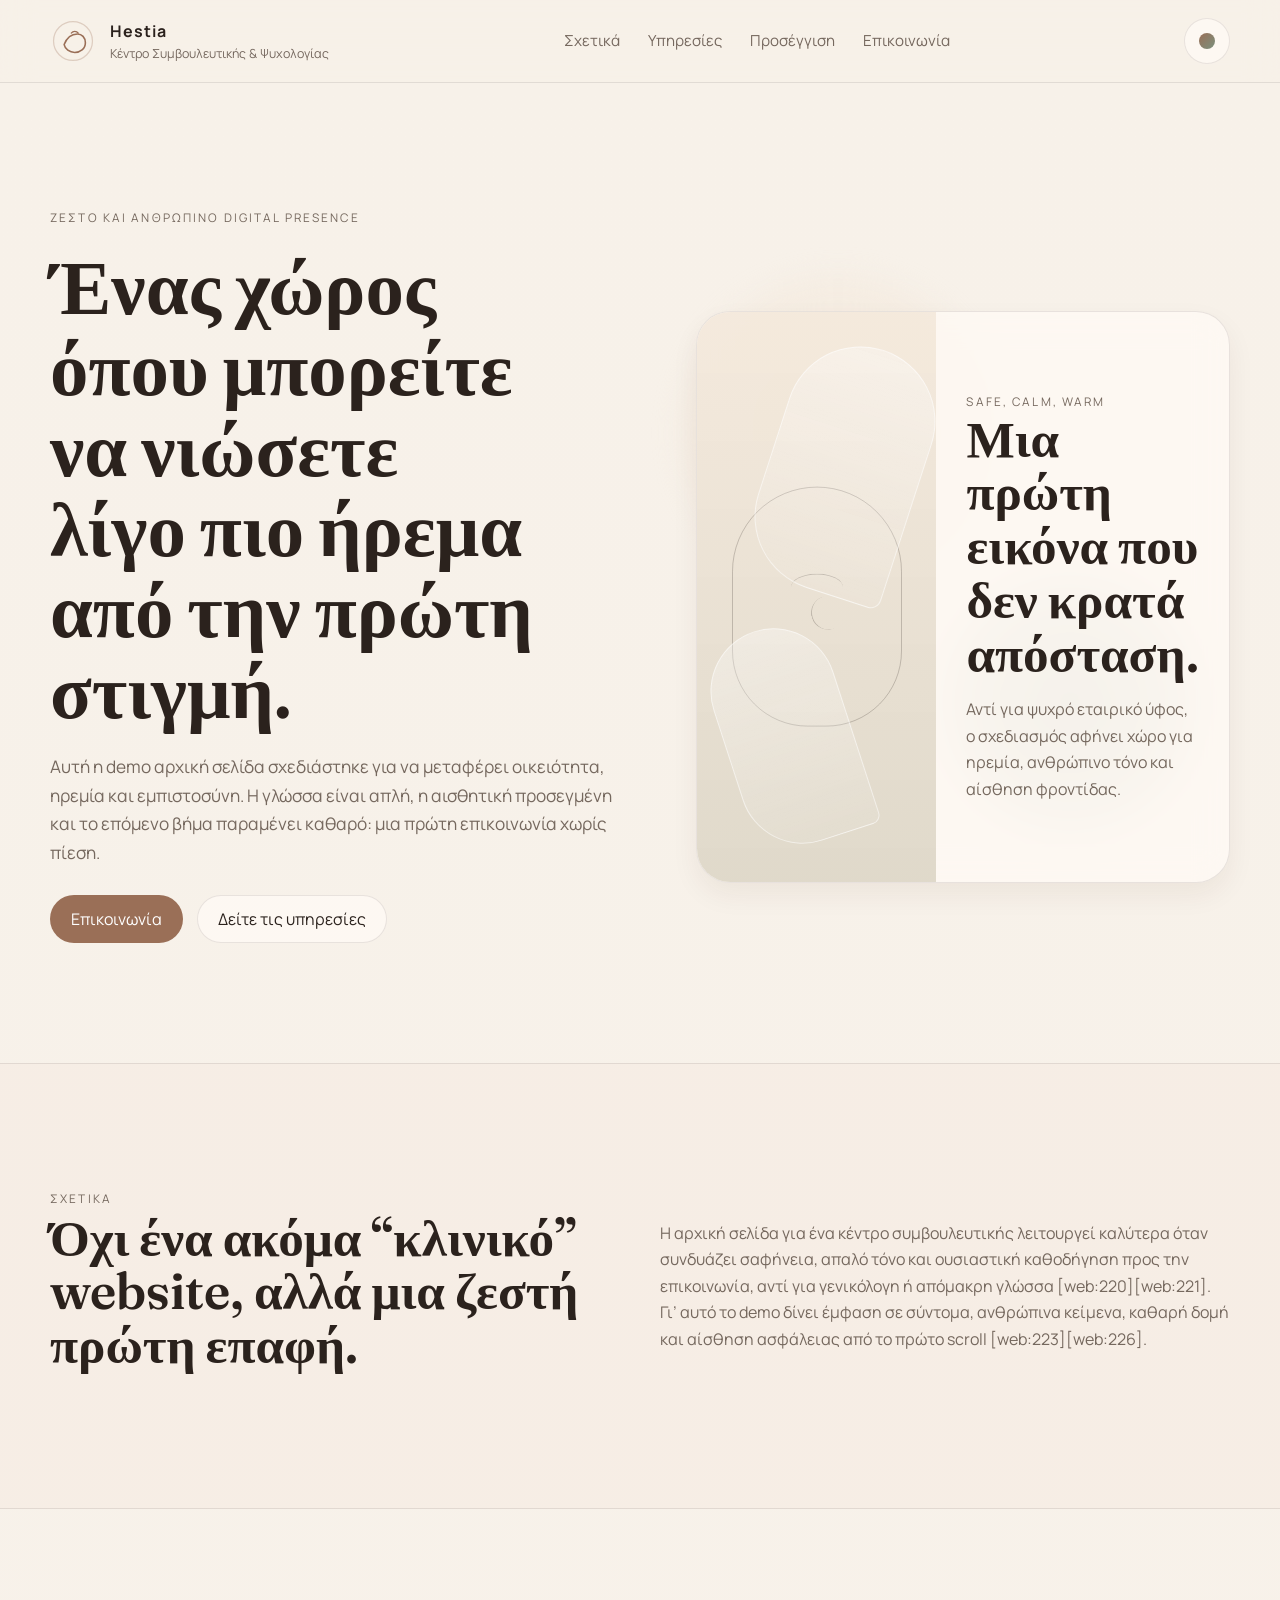
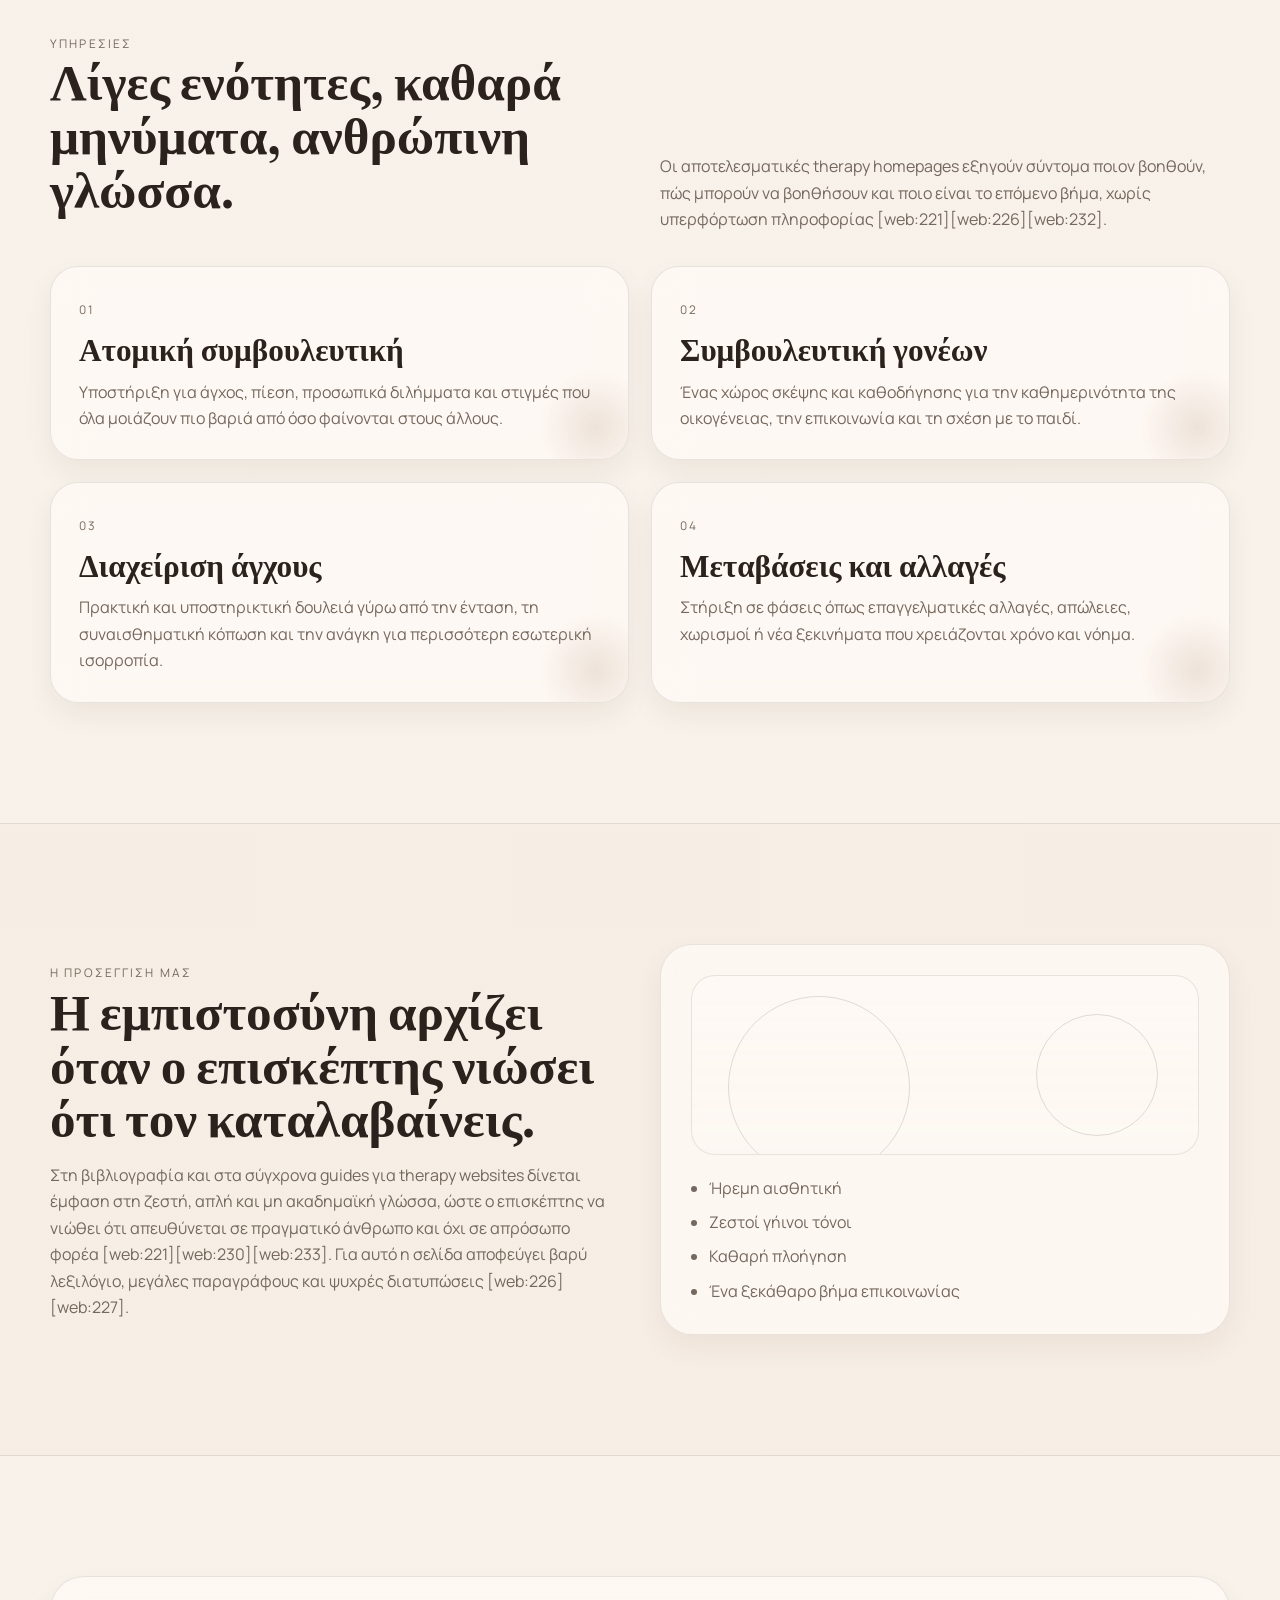
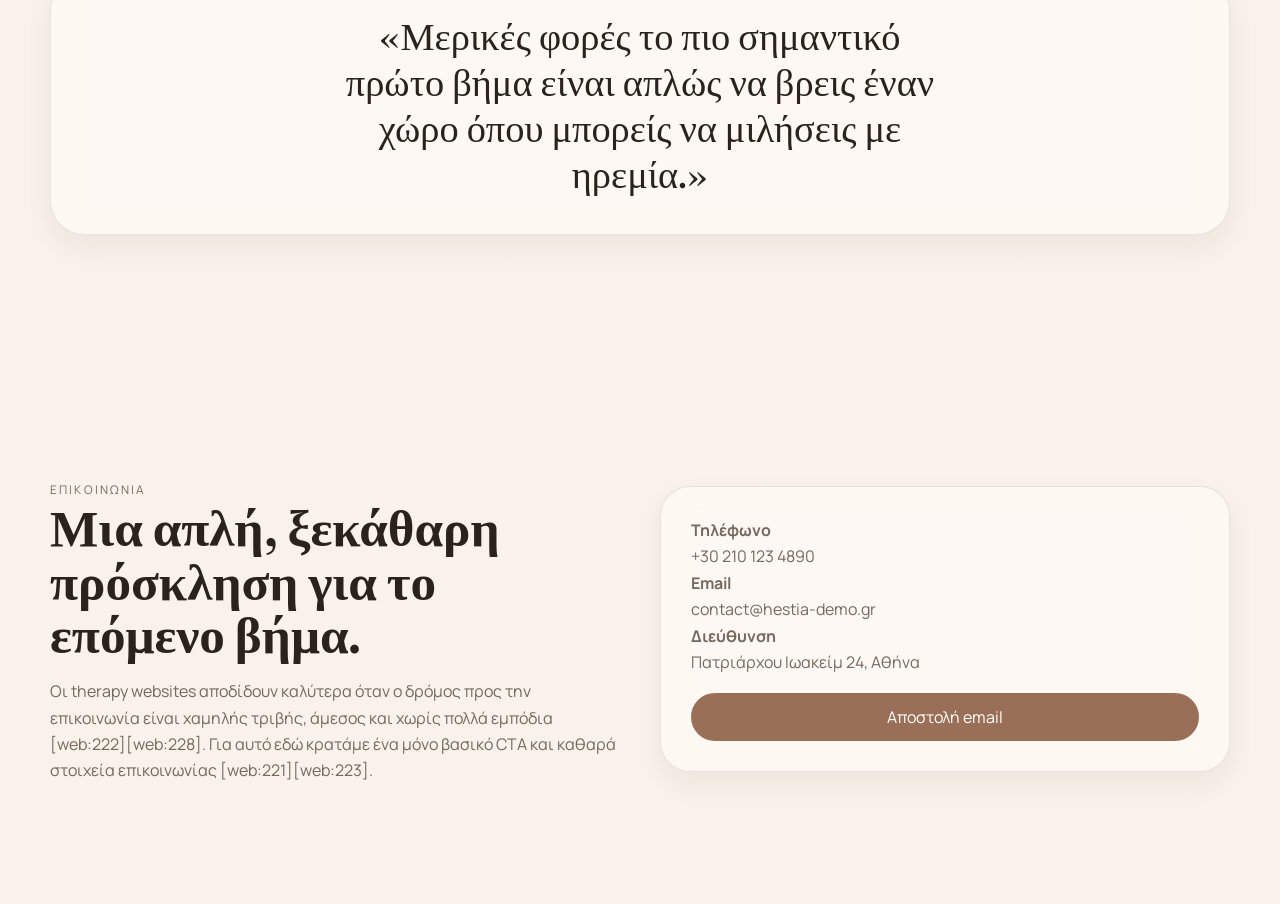
==== index.html @ 9607d393 "Add files via upload" ====
<!DOCTYPE html>
<html lang="el" data-theme="light">
<head>
  <meta charset="UTF-8" />
  <meta name="viewport" content="width=device-width, initial-scale=1.0" />
  <title>Hestia | Κέντρο Συμβουλευτικής & Ψυχολογίας</title>
  <meta name="description" content="Ζεστή και ανθρώπινη demo αρχική σελίδα για κέντρο συμβουλευτικής και ψυχολογίας." />
  <link rel="preconnect" href="https://fonts.googleapis.com">
  <link rel="preconnect" href="https://fonts.gstatic.com" crossorigin>
  <link href="https://fonts.googleapis.com/css2?family=Fraunces:opsz,wght@9..144,500;9..144,600&family=Manrope:wght@400;500;600;700&display=swap" rel="stylesheet">
  <link rel="stylesheet" href="style.css" />
</head>
<body>
  <a class="skip-link" href="#main-content">Μετάβαση στο περιεχόμενο</a>

  <header class="site-header">
    <div class="container nav-bar">
      <a href="#hero" class="brand" aria-label="Hestia αρχική">
        <svg class="brand-logo" viewBox="0 0 52 52" fill="none" aria-hidden="true">
          <circle cx="26" cy="26" r="22" stroke="currentColor" stroke-width="1.4" opacity="0.28"></circle>
          <path d="M16 30C19 22 25 18 31 18C36 18 40 22 40 28C40 35 34 39 28 39C22 39 17 35 16 30Z" stroke="currentColor" stroke-width="1.8" stroke-linecap="round" stroke-linejoin="round"></path>
          <path d="M24 17C24 17 25.5 15 28 15C30.5 15 32 17 32 17" stroke="currentColor" stroke-width="1.4" stroke-linecap="round"></path>
        </svg>
        <span>
          <strong>Hestia</strong>
          <small>Κέντρο Συμβουλευτικής & Ψυχολογίας</small>
        </span>
      </a>

      <nav class="main-nav" aria-label="Κύρια πλοήγηση">
        <a href="#about">Σχετικά</a>
        <a href="#services">Υπηρεσίες</a>
        <a href="#approach">Προσέγγιση</a>
        <a href="#contact">Επικοινωνία</a>
      </nav>

      <button class="theme-toggle" data-theme-toggle aria-label="Αλλαγή θέματος">
        <span class="theme-core"></span>
      </button>
    </div>
  </header>

  <main id="main-content">
    <section id="hero" class="hero section">
      <div class="container hero-grid">
        <div class="hero-copy reveal">
          <p class="eyebrow">Ζεστό και ανθρώπινο digital presence</p>
          <h1>Ένας χώρος όπου μπορείτε να νιώσετε λίγο πιο ήρεμα από την πρώτη στιγμή.</h1>
          <p class="lead">Αυτή η demo αρχική σελίδα σχεδιάστηκε για να μεταφέρει οικειότητα, ηρεμία και εμπιστοσύνη. Η γλώσσα είναι απλή, η αισθητική προσεγμένη και το επόμενο βήμα παραμένει καθαρό: μια πρώτη επικοινωνία χωρίς πίεση.</p>
          <div class="hero-actions">
            <a class="button button-primary" href="#contact">Επικοινωνία</a>
            <a class="button button-secondary" href="#services">Δείτε τις υπηρεσίες</a>
          </div>
        </div>

        <div class="hero-visual reveal" aria-hidden="true">
          <div class="warm-glow glow-a"></div>
          <div class="warm-glow glow-b"></div>
          <div class="portrait-card glass-card floating-card">
            <div class="portrait-illustration">
              <div class="face-outline"></div>
              <div class="leaf leaf-left"></div>
              <div class="leaf leaf-right"></div>
            </div>
            <div class="portrait-copy">
              <span class="mini-label">Safe, calm, warm</span>
              <h2>Μια πρώτη εικόνα που δεν κρατά απόσταση.</h2>
              <p>Αντί για ψυχρό εταιρικό ύφος, ο σχεδιασμός αφήνει χώρο για ηρεμία, ανθρώπινο τόνο και αίσθηση φροντίδας.</p>
            </div>
          </div>
        </div>
      </div>
    </section>

    <section id="about" class="section section-soft">
      <div class="container split-grid">
        <div class="reveal">
          <p class="section-kicker">Σχετικά</p>
          <h2>Όχι ένα ακόμα “κλινικό” website, αλλά μια ζεστή πρώτη επαφή.</h2>
        </div>
        <div class="reveal delay-1">
          <p>Η αρχική σελίδα για ένα κέντρο συμβουλευτικής λειτουργεί καλύτερα όταν συνδυάζει σαφήνεια, απαλό τόνο και ουσιαστική καθοδήγηση προς την επικοινωνία, αντί για γενικόλογη ή απόμακρη γλώσσα [web:220][web:221]. Γι’ αυτό το demo δίνει έμφαση σε σύντομα, ανθρώπινα κείμενα, καθαρή δομή και αίσθηση ασφάλειας από το πρώτο scroll [web:223][web:226].</p>
        </div>
      </div>
    </section>

    <section id="services" class="section">
      <div class="container">
        <div class="section-head reveal">
          <div>
            <p class="section-kicker">Υπηρεσίες</p>
            <h2>Λίγες ενότητες, καθαρά μηνύματα, ανθρώπινη γλώσσα.</h2>
          </div>
          <p>Οι αποτελεσματικές therapy homepages εξηγούν σύντομα ποιον βοηθούν, πώς μπορούν να βοηθήσουν και ποιο είναι το επόμενο βήμα, χωρίς υπερφόρτωση πληροφορίας [web:221][web:226][web:232].</p>
        </div>

        <div class="services-grid">
          <article class="service-card reveal">
            <span class="service-no">01</span>
            <h3>Ατομική συμβουλευτική</h3>
            <p>Υποστήριξη για άγχος, πίεση, προσωπικά διλήμματα και στιγμές που όλα μοιάζουν πιο βαριά από όσο φαίνονται στους άλλους.</p>
          </article>
          <article class="service-card reveal delay-1">
            <span class="service-no">02</span>
            <h3>Συμβουλευτική γονέων</h3>
            <p>Ένας χώρος σκέψης και καθοδήγησης για την καθημερινότητα της οικογένειας, την επικοινωνία και τη σχέση με το παιδί.</p>
          </article>
          <article class="service-card reveal delay-2">
            <span class="service-no">03</span>
            <h3>Διαχείριση άγχους</h3>
            <p>Πρακτική και υποστηρικτική δουλειά γύρω από την ένταση, τη συναισθηματική κόπωση και την ανάγκη για περισσότερη εσωτερική ισορροπία.</p>
          </article>
          <article class="service-card reveal delay-3">
            <span class="service-no">04</span>
            <h3>Μεταβάσεις και αλλαγές</h3>
            <p>Στήριξη σε φάσεις όπως επαγγελματικές αλλαγές, απώλειες, χωρισμοί ή νέα ξεκινήματα που χρειάζονται χρόνο και νόημα.</p>
          </article>
        </div>
      </div>
    </section>

    <section id="approach" class="section section-soft">
      <div class="container approach-grid">
        <div class="approach-copy reveal">
          <p class="section-kicker">Η προσέγγισή μας</p>
          <h2>Η εμπιστοσύνη αρχίζει όταν ο επισκέπτης νιώσει ότι τον καταλαβαίνεις.</h2>
          <p>Στη βιβλιογραφία και στα σύγχρονα guides για therapy websites δίνεται έμφαση στη ζεστή, απλή και μη ακαδημαϊκή γλώσσα, ώστε ο επισκέπτης να νιώθει ότι απευθύνεται σε πραγματικό άνθρωπο και όχι σε απρόσωπο φορέα [web:221][web:230][web:233]. Για αυτό η σελίδα αποφεύγει βαρύ λεξιλόγιο, μεγάλες παραγράφους και ψυχρές διατυπώσεις [web:226][web:227].</p>
        </div>
        <div class="approach-visual reveal delay-1" aria-hidden="true">
          <div class="approach-card glass-card">
            <div class="line-figure"></div>
            <ul>
              <li>Ήρεμη αισθητική</li>
              <li>Ζεστοί γήινοι τόνοι</li>
              <li>Καθαρή πλοήγηση</li>
              <li>Ένα ξεκάθαρο βήμα επικοινωνίας</li>
            </ul>
          </div>
        </div>
      </div>
    </section>

    <section class="section quote-section">
      <div class="container">
        <div class="quote-panel reveal">
          <p>«Μερικές φορές το πιο σημαντικό πρώτο βήμα είναι απλώς να βρεις έναν χώρο όπου μπορείς να μιλήσεις με ηρεμία.»</p>
        </div>
      </div>
    </section>

    <section id="contact" class="section contact-section">
      <div class="container contact-grid">
        <div class="reveal">
          <p class="section-kicker">Επικοινωνία</p>
          <h2>Μια απλή, ξεκάθαρη πρόσκληση για το επόμενο βήμα.</h2>
          <p>Οι therapy websites αποδίδουν καλύτερα όταν ο δρόμος προς την επικοινωνία είναι χαμηλής τριβής, άμεσος και χωρίς πολλά εμπόδια [web:222][web:228]. Για αυτό εδώ κρατάμε ένα μόνο βασικό CTA και καθαρά στοιχεία επικοινωνίας [web:221][web:223].</p>
        </div>
        <div class="contact-card glass-card reveal delay-1">
          <p><strong>Τηλέφωνο</strong><br><a href="tel:+302101234890">+30 210 123 4890</a></p>
          <p><strong>Email</strong><br><a href="mailto:contact@hestia-demo.gr">contact@hestia-demo.gr</a></p>
          <p><strong>Διεύθυνση</strong><br>Πατριάρχου Ιωακείμ 24, Αθήνα</p>
          <a class="button button-primary full-button" href="mailto:contact@hestia-demo.gr">Αποστολή email</a>
        </div>
      </div>
    </section>
  </main>

  <script src="script.js"></script>
</body>
</html>
---- style.css ----
:root,
[data-theme="light"] {
  --bg: #f7f1e9;
  --surface: rgba(255, 250, 245, 0.78);
  --surface-2: rgba(246, 237, 227, 0.9);
  --surface-strong: #eddcc8;
  --text: #2b221d;
  --muted: #75685e;
  --faint: #ad9f94;
  --line: rgba(43, 34, 29, 0.1);
  --primary: #9a6f57;
  --primary-hover: #835b45;
  --sage: #7a907d;
  --cream: #f3e7d9;
  --shadow-sm: 0 12px 28px rgba(63, 39, 20, 0.06);
  --shadow-lg: 0 30px 80px rgba(63, 39, 20, 0.11);
}

[data-theme="dark"] {
  --bg: #181412;
  --surface: rgba(39, 31, 27, 0.8);
  --surface-2: rgba(49, 40, 35, 0.92);
  --surface-strong: #3d2d24;
  --text: #efe3d8;
  --muted: #c1b1a4;
  --faint: #8e7f73;
  --line: rgba(239, 227, 216, 0.1);
  --primary: #c18d6e;
  --primary-hover: #d59f7f;
  --sage: #8da98f;
  --cream: #58453a;
  --shadow-sm: 0 12px 28px rgba(0, 0, 0, 0.2);
  --shadow-lg: 0 30px 80px rgba(0, 0, 0, 0.35);
}

* { box-sizing: border-box; }
html { scroll-behavior: smooth; }
body {
  margin: 0;
  min-height: 100vh;
  font-family: 'Manrope', sans-serif;
  color: var(--text);
  line-height: 1.65;
  overflow-x: hidden;
  background:
    radial-gradient(circle at 15% 15%, rgba(243, 231, 217, 0.95), transparent 0 26%),
    radial-gradient(circle at 86% 20%, rgba(122, 144, 125, 0.22), transparent 0 20%),
    linear-gradient(180deg, var(--bg) 0%, color-mix(in srgb, var(--bg) 92%, white 8%) 100%);
}

a { color: inherit; text-decoration: none; }
button { font: inherit; }

.skip-link {
  position: absolute;
  left: -9999px;
}
.skip-link:focus {
  left: 12px;
  top: 12px;
  padding: 12px 14px;
  background: var(--surface-strong);
  border-radius: 12px;
  z-index: 999;
}

.container {
  width: min(1180px, calc(100% - 40px));
  margin: 0 auto;
}

.section {
  padding: clamp(70px, 10vw, 120px) 0;
}

.site-header {
  position: sticky;
  top: 0;
  z-index: 50;
  background: color-mix(in srgb, var(--bg) 74%, transparent 26%);
  backdrop-filter: blur(16px);
  border-bottom: 1px solid var(--line);
}

.nav-bar {
  min-height: 82px;
  display: flex;
  align-items: center;
  justify-content: space-between;
  gap: 22px;
}

.brand {
  display: inline-flex;
  align-items: center;
  gap: 14px;
}

.brand-logo {
  width: 46px;
  height: 46px;
  color: var(--primary);
}

.brand strong {
  display: block;
  font-size: 1rem;
  letter-spacing: 0.06em;
}

.brand small {
  display: block;
  font-size: 0.78rem;
  color: var(--muted);
}

.main-nav {
  display: flex;
  gap: 28px;
}

.main-nav a {
  color: var(--muted);
  font-size: 0.95rem;
  position: relative;
}

.main-nav a::after {
  content: "";
  position: absolute;
  left: 0;
  bottom: -8px;
  width: 100%;
  height: 1px;
  background: currentColor;
  transform: scaleX(0);
  transform-origin: left;
  transition: transform 180ms ease;
}

.main-nav a:hover::after { transform: scaleX(1); }

.theme-toggle {
  width: 46px;
  height: 46px;
  border-radius: 999px;
  border: 1px solid var(--line);
  background: var(--surface);
  display: inline-flex;
  align-items: center;
  justify-content: center;
  cursor: pointer;
}

.theme-core {
  width: 16px;
  height: 16px;
  border-radius: 50%;
  background: linear-gradient(135deg, var(--primary), var(--sage));
}

.hero-grid,
.split-grid,
.approach-grid,
.contact-grid,
.section-head {
  display: grid;
  grid-template-columns: repeat(2, minmax(0, 1fr));
  gap: 40px;
  align-items: center;
}

.eyebrow,
.section-kicker,
.mini-label,
.service-no {
  display: inline-block;
  text-transform: uppercase;
  letter-spacing: 0.18em;
  font-size: 0.74rem;
  color: var(--muted);
}

h1, h2, h3 {
  margin: 0;
  font-family: 'Fraunces', serif;
  line-height: 1.05;
  font-weight: 600;
}

h1 {
  font-size: clamp(3.1rem, 6vw, 6.2rem);
  margin: 18px 0 22px;
  max-width: 10ch;
}

h2 {
  font-size: clamp(2.35rem, 4vw, 4rem);
  margin-bottom: 16px;
}

h3 {
  font-size: 1.95rem;
  margin: 12px 0 12px;
}

p {
  margin: 0;
  color: var(--muted);
  max-width: 68ch;
}

.lead {
  font-size: 1.08rem;
  max-width: 58ch;
}

.hero-actions {
  display: flex;
  flex-wrap: wrap;
  gap: 14px;
  margin-top: 28px;
}

.button {
  min-height: 48px;
  padding: 0 20px;
  border-radius: 999px;
  display: inline-flex;
  align-items: center;
  justify-content: center;
  border: 1px solid var(--line);
  transition: transform 180ms ease, background 180ms ease;
}

.button:hover { transform: translateY(-1px); }

.button-primary {
  background: var(--primary);
  color: white;
  border-color: transparent;
}

.button-primary:hover { background: var(--primary-hover); }

.button-secondary {
  background: var(--surface);
  color: var(--text);
}

.full-button {
  width: 100%;
  margin-top: 18px;
}

.hero-visual {
  position: relative;
  min-height: 620px;
}

.warm-glow {
  position: absolute;
  border-radius: 50%;
  filter: blur(12px);
  animation: drift 9s ease-in-out infinite;
}

.glow-a {
  width: 320px;
  height: 320px;
  background: radial-gradient(circle, rgba(243, 231, 217, 0.95), rgba(243, 231, 217, 0.06));
  left: 18px;
  top: 10px;
}

.glow-b {
  width: 260px;
  height: 260px;
  background: radial-gradient(circle, rgba(122, 144, 125, 0.32), rgba(122, 144, 125, 0.04));
  right: 30px;
  bottom: 50px;
  animation-delay: -2.5s;
}

.glass-card,
.service-card,
.approach-card,
.quote-panel,
.contact-card {
  background: var(--surface);
  border: 1px solid var(--line);
  backdrop-filter: blur(16px);
  box-shadow: var(--shadow-sm);
}

.portrait-card {
  position: absolute;
  inset: 48px 0 0 36px;
  display: grid;
  grid-template-columns: 0.9fr 1.1fr;
  gap: 0;
  border-radius: 34px;
  overflow: hidden;
}

.portrait-illustration {
  position: relative;
  min-height: 420px;
  background:
    linear-gradient(180deg, color-mix(in srgb, var(--cream) 85%, transparent 15%), color-mix(in srgb, var(--sage) 16%, var(--cream) 84%));
}

.face-outline {
  position: absolute;
  width: 170px;
  height: 240px;
  border: 1.4px solid rgba(43, 34, 29, 0.22);
  border-radius: 90px 90px 80px 80px;
  left: 50%;
  top: 50%;
  transform: translate(-50%, -46%);
}

.face-outline::before,
.face-outline::after {
  content: "";
  position: absolute;
  border-radius: 50%;
}

.face-outline::before {
  width: 52px;
  height: 26px;
  border-top: 1.4px solid rgba(43, 34, 29, 0.24);
  left: 58px;
  top: 86px;
}

.face-outline::after {
  width: 34px;
  height: 34px;
  border-left: 1.4px solid rgba(43, 34, 29, 0.24);
  left: 78px;
  top: 108px;
  transform: rotate(-18deg);
}

.leaf {
  position: absolute;
  border-radius: 110px 110px 16px 110px;
  border: 1px solid rgba(255,255,255,0.5);
  background: linear-gradient(180deg, rgba(255,255,255,0.34), rgba(255,255,255,0.08));
  animation: sway 8s ease-in-out infinite;
}

.leaf-left {
  width: 126px;
  height: 220px;
  left: 28px;
  bottom: 36px;
  transform: rotate(-18deg);
}

.leaf-right {
  width: 150px;
  height: 250px;
  right: 16px;
  top: 32px;
  transform: rotate(18deg);
  animation-delay: -2s;
}

.portrait-copy {
  padding: 34px 30px;
  display: flex;
  flex-direction: column;
  justify-content: center;
}

.section-soft {
  background: color-mix(in srgb, var(--surface-2) 76%, transparent 24%);
  border-top: 1px solid var(--line);
  border-bottom: 1px solid var(--line);
}

.section-head {
  align-items: end;
  margin-bottom: 34px;
}

.services-grid {
  display: grid;
  grid-template-columns: repeat(2, minmax(0, 1fr));
  gap: 22px;
}

.service-card {
  border-radius: 28px;
  padding: 28px;
  position: relative;
  overflow: hidden;
}

.service-card::after {
  content: "";
  position: absolute;
  right: -28px;
  bottom: -28px;
  width: 120px;
  height: 120px;
  border-radius: 50%;
  background: radial-gradient(circle, rgba(154, 111, 87, 0.16), transparent 68%);
}

.approach-card {
  border-radius: 32px;
  padding: 30px;
}

.line-figure {
  width: 100%;
  height: 180px;
  border-radius: 24px;
  background:
    radial-gradient(circle at 25% 30%, rgba(154,111,87,0.2), transparent 0 18%),
    radial-gradient(circle at 72% 62%, rgba(122,144,125,0.22), transparent 0 16%),
    linear-gradient(180deg, rgba(255,255,255,0.24), rgba(255,255,255,0.06));
  border: 1px solid var(--line);
  margin-bottom: 20px;
  position: relative;
  overflow: hidden;
}

.line-figure::before,
.line-figure::after {
  content: "";
  position: absolute;
  border: 1px solid rgba(43, 34, 29, 0.14);
  border-radius: 999px;
}

.line-figure::before {
  width: 180px;
  height: 180px;
  left: 36px;
  top: 20px;
}

.line-figure::after {
  width: 120px;
  height: 120px;
  right: 40px;
  bottom: 18px;
}

.approach-card ul {
  margin: 0;
  padding-left: 18px;
  color: var(--muted);
  display: grid;
  gap: 8px;
}

.quote-panel {
  border-radius: 34px;
  padding: 36px;
  text-align: center;
}

.quote-panel p {
  max-width: 24ch;
  margin: 0 auto;
  color: var(--text);
  font-family: 'Fraunces', serif;
  font-size: clamp(1.8rem, 3vw, 2.7rem);
  line-height: 1.2;
}

.contact-card {
  border-radius: 30px;
  padding: 30px;
}

.reveal {
  opacity: 0;
  transform: translateY(24px);
  transition: opacity 700ms ease, transform 700ms ease;
}

.reveal.is-visible {
  opacity: 1;
  transform: translateY(0);
}

.delay-1 { transition-delay: 120ms; }
.delay-2 { transition-delay: 220ms; }
.delay-3 { transition-delay: 320ms; }

.floating-card {
  animation: floaty 7s ease-in-out infinite;
}

@keyframes floaty {
  0%, 100% { transform: translateY(0px); }
  50% { transform: translateY(-10px); }
}

@keyframes drift {
  0%, 100% { transform: translate3d(0, 0, 0) scale(1); }
  50% { transform: translate3d(0, -10px, 0) scale(1.04); }
}

@keyframes sway {
  0%, 100% { transform: rotate(-18deg) translateY(0px); }
  50% { transform: rotate(-14deg) translateY(-8px); }
}

.leaf-right {
  animation-name: sway-right;
}

@keyframes sway-right {
  0%, 100% { transform: rotate(18deg) translateY(0px); }
  50% { transform: rotate(14deg) translateY(-8px); }
}

@media (max-width: 980px) {
  .hero-grid,
  .split-grid,
  .approach-grid,
  .contact-grid,
  .section-head,
  .services-grid {
    grid-template-columns: 1fr;
  }

  .main-nav {
    display: none;
  }

  .hero-visual {
    min-height: 520px;
  }

  .portrait-card {
    inset: 18px 0 0 0;
  }

  h1 {
    max-width: none;
  }
}

@media (max-width: 680px) {
  .container {
    width: min(calc(100% - 24px), 1180px);
  }

  .brand small {
    display: none;
  }

  .portrait-card {
    grid-template-columns: 1fr;
  }

  .portrait-illustration {
    min-height: 260px;
  }

  .portrait-copy,
  .service-card,
  .approach-card,
  .contact-card,
  .quote-panel {
    padding: 22px;
  }
}

@media (prefers-reduced-motion: reduce) {
  *, *::before, *::after {
    animation-duration: 0.01ms !important;
    animation-iteration-count: 1 !important;
    transition-duration: 0.01ms !important;
    scroll-behavior: auto !important;
  }

  .reveal {
    opacity: 1;
    transform: none;
  }
}
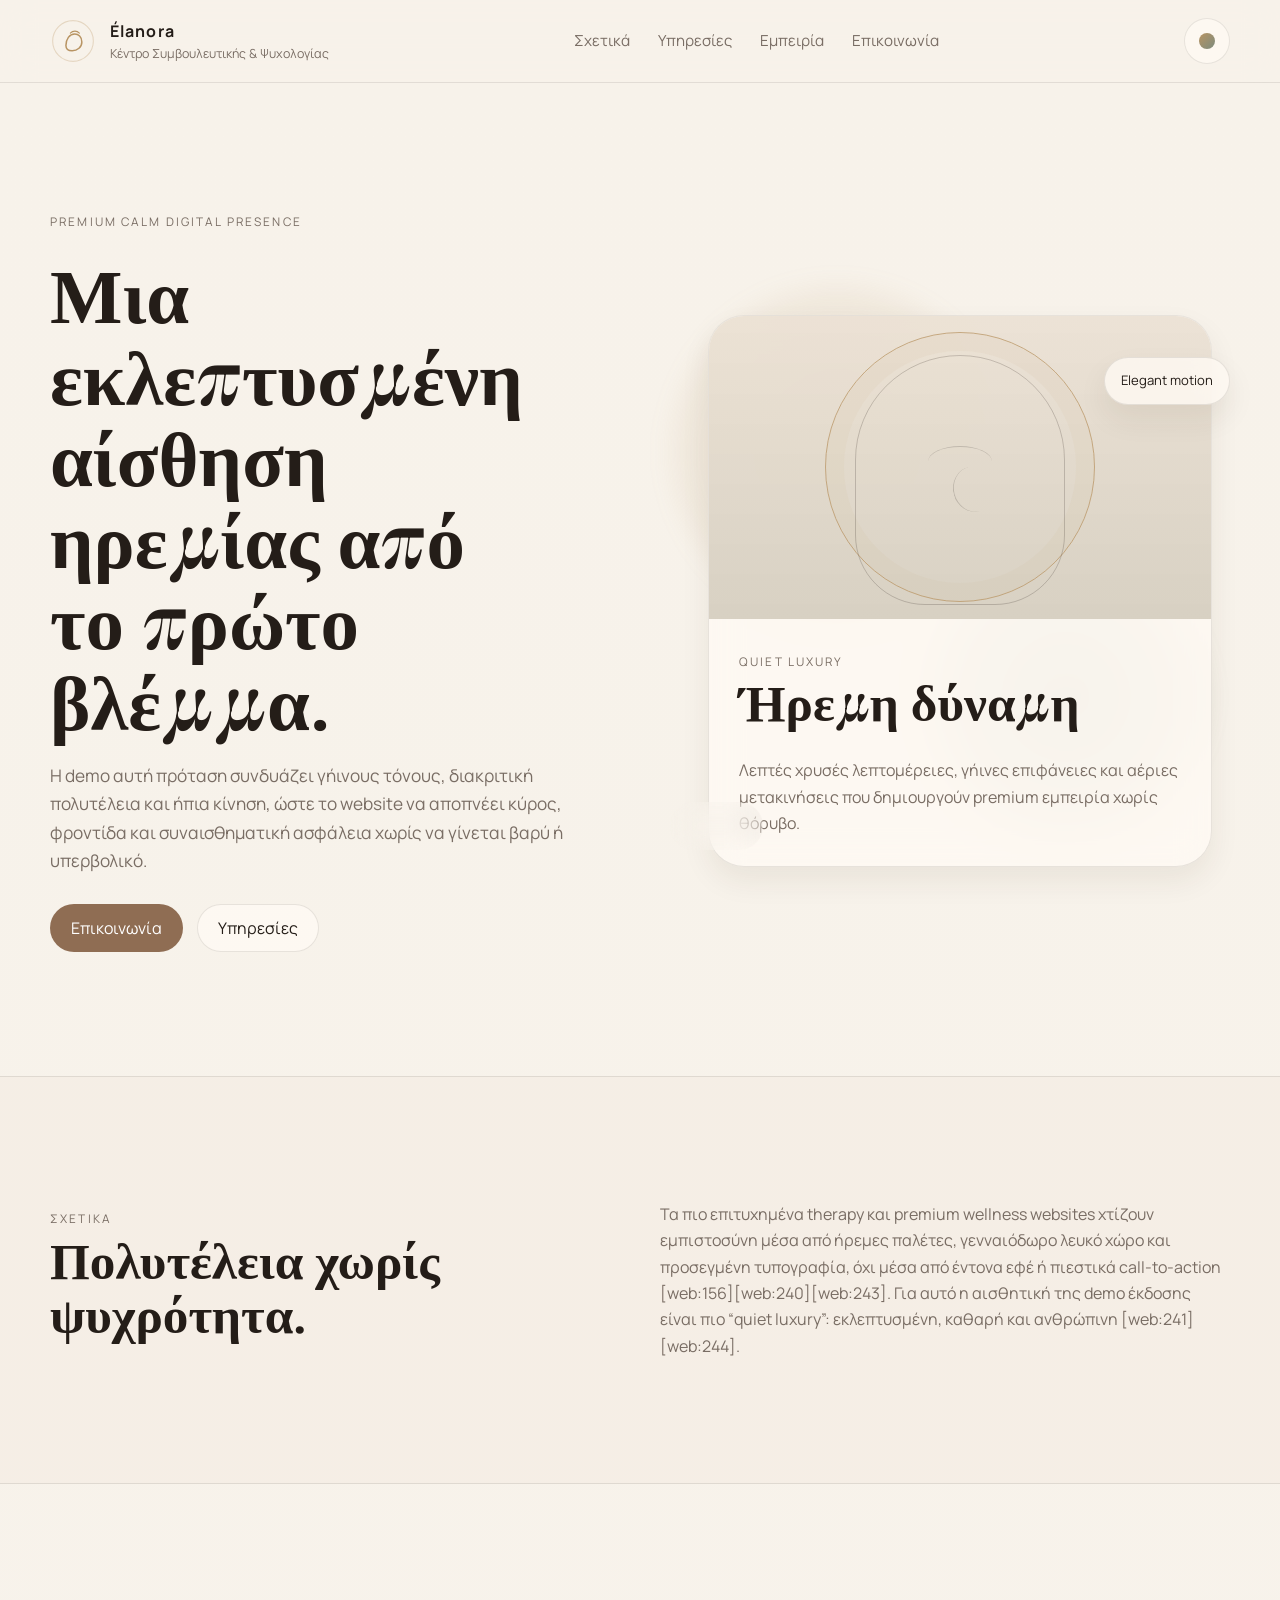
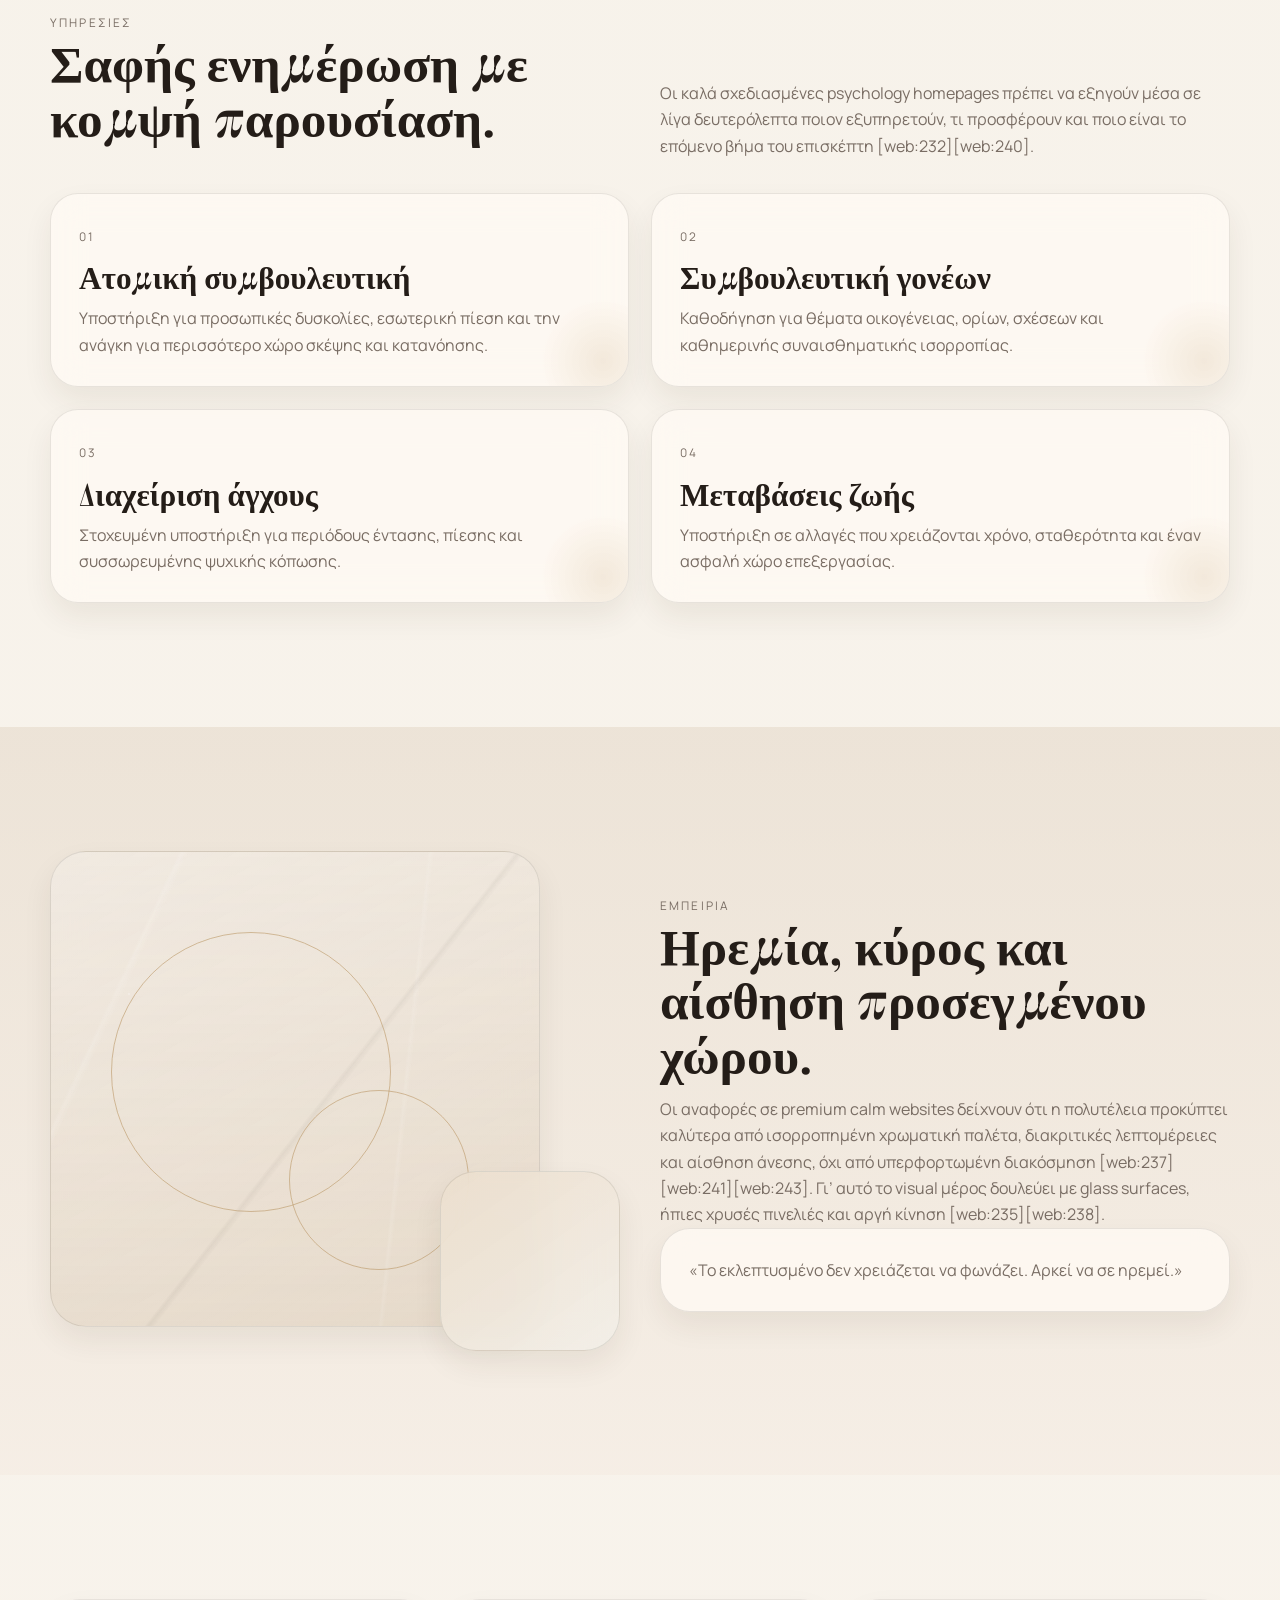
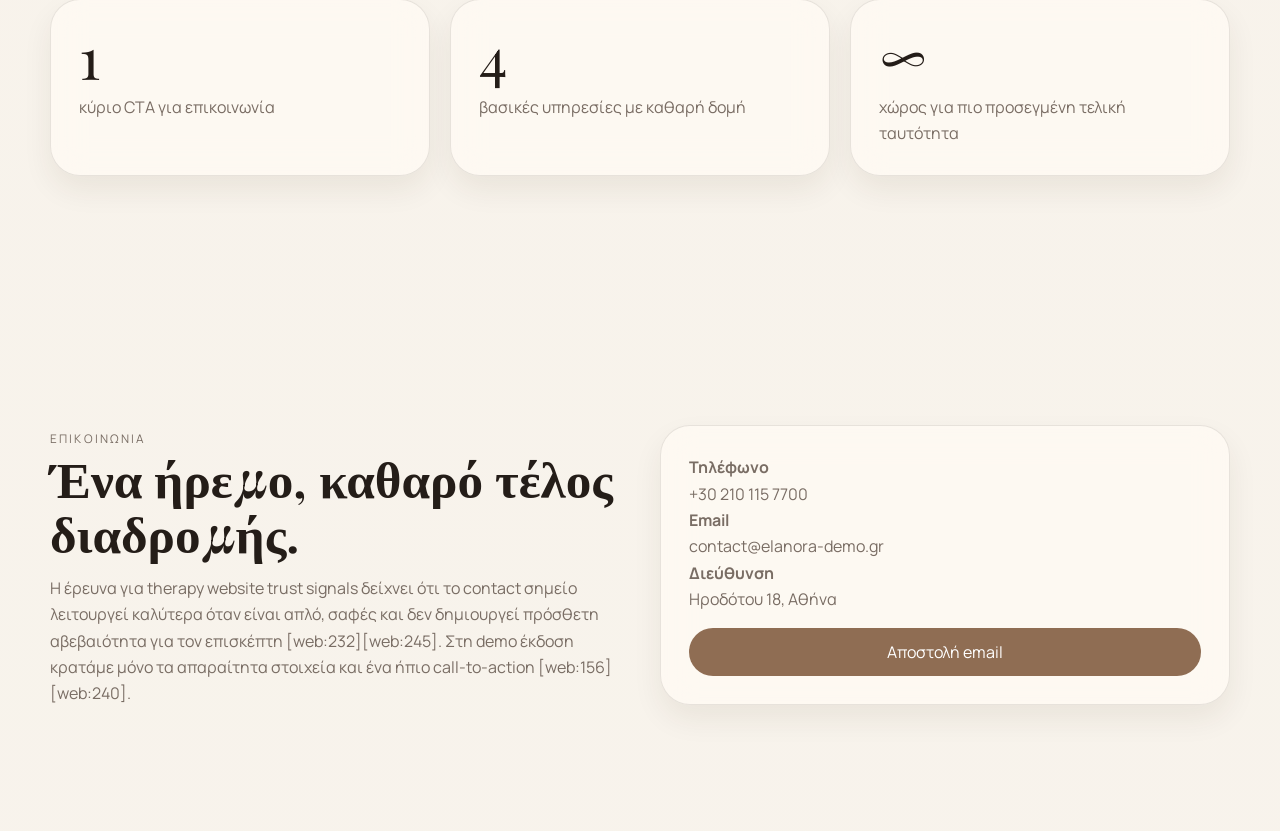
==== commit 4a3b48b5: "Add files via upload" ====
--- a/index.html
+++ b/index.html
@@ -3,11 +3,11 @@
 <head>
   <meta charset="UTF-8" />
   <meta name="viewport" content="width=device-width, initial-scale=1.0" />
-  <title>Hestia | Κέντρο Συμβουλευτικής & Ψυχολογίας</title>
-  <meta name="description" content="Ζεστή και ανθρώπινη demo αρχική σελίδα για κέντρο συμβουλευτικής και ψυχολογίας." />
+  <title>Élanora | Κέντρο Συμβουλευτικής & Ψυχολογίας</title>
+  <meta name="description" content="Πολυτελής και ήρεμη demo αρχική σελίδα για κέντρο συμβουλευτικής και ψυχολογίας." />
   <link rel="preconnect" href="https://fonts.googleapis.com">
   <link rel="preconnect" href="https://fonts.gstatic.com" crossorigin>
-  <link href="https://fonts.googleapis.com/css2?family=Fraunces:opsz,wght@9..144,500;9..144,600&family=Manrope:wght@400;500;600;700&display=swap" rel="stylesheet">
+  <link href="https://fonts.googleapis.com/css2?family=Manrope:wght@400;500;600;700&family=Playfair+Display:wght@500;600;700&display=swap" rel="stylesheet">
   <link rel="stylesheet" href="style.css" />
 </head>
 <body>
@@ -15,14 +15,14 @@
 
   <header class="site-header">
     <div class="container nav-bar">
-      <a href="#hero" class="brand" aria-label="Hestia αρχική">
+      <a href="#hero" class="brand" aria-label="Élanora αρχική">
         <svg class="brand-logo" viewBox="0 0 52 52" fill="none" aria-hidden="true">
-          <circle cx="26" cy="26" r="22" stroke="currentColor" stroke-width="1.4" opacity="0.28"></circle>
-          <path d="M16 30C19 22 25 18 31 18C36 18 40 22 40 28C40 35 34 39 28 39C22 39 17 35 16 30Z" stroke="currentColor" stroke-width="1.8" stroke-linecap="round" stroke-linejoin="round"></path>
-          <path d="M24 17C24 17 25.5 15 28 15C30.5 15 32 17 32 17" stroke="currentColor" stroke-width="1.4" stroke-linecap="round"></path>
+          <circle cx="26" cy="26" r="23" stroke="currentColor" stroke-width="1.25" opacity="0.3"></circle>
+          <path d="M18 31C18 24 22 18 28 18C32 18 36 21 36 27C36 33 31 37 25 37C21 37 18 35 18 31Z" stroke="currentColor" stroke-width="1.7" stroke-linecap="round" stroke-linejoin="round"></path>
+          <path d="M23 17C24.4 15.5 26 14.8 28.2 14.8C30.2 14.8 31.8 15.5 33.2 17" stroke="currentColor" stroke-width="1.3" stroke-linecap="round"></path>
         </svg>
         <span>
-          <strong>Hestia</strong>
+          <strong>Élanora</strong>
           <small>Κέντρο Συμβουλευτικής & Ψυχολογίας</small>
         </span>
       </a>
@@ -30,7 +30,7 @@
       <nav class="main-nav" aria-label="Κύρια πλοήγηση">
         <a href="#about">Σχετικά</a>
         <a href="#services">Υπηρεσίες</a>
-        <a href="#approach">Προσέγγιση</a>
+        <a href="#experience">Εμπειρία</a>
         <a href="#contact">Επικοινωνία</a>
       </nav>
 
@@ -44,29 +44,36 @@
     <section id="hero" class="hero section">
       <div class="container hero-grid">
         <div class="hero-copy reveal">
-          <p class="eyebrow">Ζεστό και ανθρώπινο digital presence</p>
-          <h1>Ένας χώρος όπου μπορείτε να νιώσετε λίγο πιο ήρεμα από την πρώτη στιγμή.</h1>
-          <p class="lead">Αυτή η demo αρχική σελίδα σχεδιάστηκε για να μεταφέρει οικειότητα, ηρεμία και εμπιστοσύνη. Η γλώσσα είναι απλή, η αισθητική προσεγμένη και το επόμενο βήμα παραμένει καθαρό: μια πρώτη επικοινωνία χωρίς πίεση.</p>
+          <p class="eyebrow">Premium calm digital presence</p>
+          <h1>Μια εκλεπτυσμένη αίσθηση ηρεμίας από το πρώτο βλέμμα.</h1>
+          <p class="lead">Η demo αυτή πρόταση συνδυάζει γήινους τόνους, διακριτική πολυτέλεια και ήπια κίνηση, ώστε το website να αποπνέει κύρος, φροντίδα και συναισθηματική ασφάλεια χωρίς να γίνεται βαρύ ή υπερβολικό.</p>
           <div class="hero-actions">
             <a class="button button-primary" href="#contact">Επικοινωνία</a>
-            <a class="button button-secondary" href="#services">Δείτε τις υπηρεσίες</a>
+            <a class="button button-secondary" href="#services">Υπηρεσίες</a>
           </div>
         </div>
 
         <div class="hero-visual reveal" aria-hidden="true">
-          <div class="warm-glow glow-a"></div>
-          <div class="warm-glow glow-b"></div>
-          <div class="portrait-card glass-card floating-card">
-            <div class="portrait-illustration">
-              <div class="face-outline"></div>
-              <div class="leaf leaf-left"></div>
-              <div class="leaf leaf-right"></div>
+          <div class="halo halo-one"></div>
+          <div class="halo halo-two"></div>
+          <div class="composition-frame glass-card floating-card">
+            <div class="composition-top">
+              <div class="gold-ring"></div>
+              <div class="silhouette-line"></div>
             </div>
-            <div class="portrait-copy">
-              <span class="mini-label">Safe, calm, warm</span>
-              <h2>Μια πρώτη εικόνα που δεν κρατά απόσταση.</h2>
-              <p>Αντί για ψυχρό εταιρικό ύφος, ο σχεδιασμός αφήνει χώρο για ηρεμία, ανθρώπινο τόνο και αίσθηση φροντίδας.</p>
+            <div class="composition-bottom">
+              <div>
+                <span class="mini-label">Quiet luxury</span>
+                <h2>Ήρεμη δύναμη</h2>
+              </div>
+              <p>Λεπτές χρυσές λεπτομέρειες, γήινες επιφάνειες και αέριες μετακινήσεις που δημιουργούν premium εμπειρία χωρίς θόρυβο.</p>
             </div>
+          </div>
+          <div class="floating-note glass-card note-a">
+            <span>Elegant motion</span>
+          </div>
+          <div class="floating-note glass-card note-b">
+            <span>Soft trust</span>
           </div>
         </div>
       </div>
@@ -76,10 +83,10 @@
       <div class="container split-grid">
         <div class="reveal">
           <p class="section-kicker">Σχετικά</p>
-          <h2>Όχι ένα ακόμα “κλινικό” website, αλλά μια ζεστή πρώτη επαφή.</h2>
+          <h2>Πολυτέλεια χωρίς ψυχρότητα.</h2>
         </div>
         <div class="reveal delay-1">
-          <p>Η αρχική σελίδα για ένα κέντρο συμβουλευτικής λειτουργεί καλύτερα όταν συνδυάζει σαφήνεια, απαλό τόνο και ουσιαστική καθοδήγηση προς την επικοινωνία, αντί για γενικόλογη ή απόμακρη γλώσσα [web:220][web:221]. Γι’ αυτό το demo δίνει έμφαση σε σύντομα, ανθρώπινα κείμενα, καθαρή δομή και αίσθηση ασφάλειας από το πρώτο scroll [web:223][web:226].</p>
+          <p>Τα πιο επιτυχημένα therapy και premium wellness websites χτίζουν εμπιστοσύνη μέσα από ήρεμες παλέτες, γενναιόδωρο λευκό χώρο και προσεγμένη τυπογραφία, όχι μέσα από έντονα εφέ ή πιεστικά call-to-action [web:156][web:240][web:243]. Για αυτό η αισθητική της demo έκδοσης είναι πιο “quiet luxury”: εκλεπτυσμένη, καθαρή και ανθρώπινη [web:241][web:244].</p>
         </div>
       </div>
     </section>
@@ -89,61 +96,70 @@
         <div class="section-head reveal">
           <div>
             <p class="section-kicker">Υπηρεσίες</p>
-            <h2>Λίγες ενότητες, καθαρά μηνύματα, ανθρώπινη γλώσσα.</h2>
+            <h2>Σαφής ενημέρωση με κομψή παρουσίαση.</h2>
           </div>
-          <p>Οι αποτελεσματικές therapy homepages εξηγούν σύντομα ποιον βοηθούν, πώς μπορούν να βοηθήσουν και ποιο είναι το επόμενο βήμα, χωρίς υπερφόρτωση πληροφορίας [web:221][web:226][web:232].</p>
+          <p>Οι καλά σχεδιασμένες psychology homepages πρέπει να εξηγούν μέσα σε λίγα δευτερόλεπτα ποιον εξυπηρετούν, τι προσφέρουν και ποιο είναι το επόμενο βήμα του επισκέπτη [web:232][web:240].</p>
         </div>
 
         <div class="services-grid">
           <article class="service-card reveal">
             <span class="service-no">01</span>
             <h3>Ατομική συμβουλευτική</h3>
-            <p>Υποστήριξη για άγχος, πίεση, προσωπικά διλήμματα και στιγμές που όλα μοιάζουν πιο βαριά από όσο φαίνονται στους άλλους.</p>
+            <p>Υποστήριξη για προσωπικές δυσκολίες, εσωτερική πίεση και την ανάγκη για περισσότερο χώρο σκέψης και κατανόησης.</p>
           </article>
           <article class="service-card reveal delay-1">
             <span class="service-no">02</span>
             <h3>Συμβουλευτική γονέων</h3>
-            <p>Ένας χώρος σκέψης και καθοδήγησης για την καθημερινότητα της οικογένειας, την επικοινωνία και τη σχέση με το παιδί.</p>
+            <p>Καθοδήγηση για θέματα οικογένειας, ορίων, σχέσεων και καθημερινής συναισθηματικής ισορροπίας.</p>
           </article>
           <article class="service-card reveal delay-2">
             <span class="service-no">03</span>
             <h3>Διαχείριση άγχους</h3>
-            <p>Πρακτική και υποστηρικτική δουλειά γύρω από την ένταση, τη συναισθηματική κόπωση και την ανάγκη για περισσότερη εσωτερική ισορροπία.</p>
+            <p>Στοχευμένη υποστήριξη για περιόδους έντασης, πίεσης και συσσωρευμένης ψυχικής κόπωσης.</p>
           </article>
           <article class="service-card reveal delay-3">
             <span class="service-no">04</span>
-            <h3>Μεταβάσεις και αλλαγές</h3>
-            <p>Στήριξη σε φάσεις όπως επαγγελματικές αλλαγές, απώλειες, χωρισμοί ή νέα ξεκινήματα που χρειάζονται χρόνο και νόημα.</p>
+            <h3>Μεταβάσεις ζωής</h3>
+            <p>Υποστήριξη σε αλλαγές που χρειάζονται χρόνο, σταθερότητα και έναν ασφαλή χώρο επεξεργασίας.</p>
           </article>
         </div>
       </div>
     </section>
 
-    <section id="approach" class="section section-soft">
-      <div class="container approach-grid">
-        <div class="approach-copy reveal">
-          <p class="section-kicker">Η προσέγγισή μας</p>
-          <h2>Η εμπιστοσύνη αρχίζει όταν ο επισκέπτης νιώσει ότι τον καταλαβαίνεις.</h2>
-          <p>Στη βιβλιογραφία και στα σύγχρονα guides για therapy websites δίνεται έμφαση στη ζεστή, απλή και μη ακαδημαϊκή γλώσσα, ώστε ο επισκέπτης να νιώθει ότι απευθύνεται σε πραγματικό άνθρωπο και όχι σε απρόσωπο φορέα [web:221][web:230][web:233]. Για αυτό η σελίδα αποφεύγει βαρύ λεξιλόγιο, μεγάλες παραγράφους και ψυχρές διατυπώσεις [web:226][web:227].</p>
+    <section id="experience" class="section section-darkband">
+      <div class="container experience-grid">
+        <div class="experience-visual reveal" aria-hidden="true">
+          <div class="slab large-slab">
+            <div class="marble-lines"></div>
+            <div class="gold-arc gold-arc-one"></div>
+            <div class="gold-arc gold-arc-two"></div>
+          </div>
+          <div class="slab small-slab floating-card-soft"></div>
         </div>
-        <div class="approach-visual reveal delay-1" aria-hidden="true">
-          <div class="approach-card glass-card">
-            <div class="line-figure"></div>
-            <ul>
-              <li>Ήρεμη αισθητική</li>
-              <li>Ζεστοί γήινοι τόνοι</li>
-              <li>Καθαρή πλοήγηση</li>
-              <li>Ένα ξεκάθαρο βήμα επικοινωνίας</li>
-            </ul>
+        <div class="experience-copy reveal delay-1">
+          <p class="section-kicker">Εμπειρία</p>
+          <h2>Ηρεμία, κύρος και αίσθηση προσεγμένου χώρου.</h2>
+          <p>Οι αναφορές σε premium calm websites δείχνουν ότι η πολυτέλεια προκύπτει καλύτερα από ισορροπημένη χρωματική παλέτα, διακριτικές λεπτομέρειες και αίσθηση άνεσης, όχι από υπερφορτωμένη διακόσμηση [web:237][web:241][web:243]. Γι’ αυτό το visual μέρος δουλεύει με glass surfaces, ήπιες χρυσές πινελιές και αργή κίνηση [web:235][web:238].</p>
+          <div class="quote-card glass-card">
+            <p>«Το εκλεπτυσμένο δεν χρειάζεται να φωνάζει. Αρκεί να σε ηρεμεί.»</p>
           </div>
         </div>
       </div>
     </section>
 
-    <section class="section quote-section">
-      <div class="container">
-        <div class="quote-panel reveal">
-          <p>«Μερικές φορές το πιο σημαντικό πρώτο βήμα είναι απλώς να βρεις έναν χώρο όπου μπορείς να μιλήσεις με ηρεμία.»</p>
+    <section class="section metrics-section">
+      <div class="container metrics-grid">
+        <div class="metric-card reveal">
+          <span class="metric-value">1</span>
+          <span class="metric-label">κύριο CTA για επικοινωνία</span>
+        </div>
+        <div class="metric-card reveal delay-1">
+          <span class="metric-value">4</span>
+          <span class="metric-label">βασικές υπηρεσίες με καθαρή δομή</span>
+        </div>
+        <div class="metric-card reveal delay-2">
+          <span class="metric-value">∞</span>
+          <span class="metric-label">χώρος για πιο προσεγμένη τελική ταυτότητα</span>
         </div>
       </div>
     </section>
@@ -152,14 +168,14 @@
       <div class="container contact-grid">
         <div class="reveal">
           <p class="section-kicker">Επικοινωνία</p>
-          <h2>Μια απλή, ξεκάθαρη πρόσκληση για το επόμενο βήμα.</h2>
-          <p>Οι therapy websites αποδίδουν καλύτερα όταν ο δρόμος προς την επικοινωνία είναι χαμηλής τριβής, άμεσος και χωρίς πολλά εμπόδια [web:222][web:228]. Για αυτό εδώ κρατάμε ένα μόνο βασικό CTA και καθαρά στοιχεία επικοινωνίας [web:221][web:223].</p>
+          <h2>Ένα ήρεμο, καθαρό τέλος διαδρομής.</h2>
+          <p>Η έρευνα για therapy website trust signals δείχνει ότι το contact σημείο λειτουργεί καλύτερα όταν είναι απλό, σαφές και δεν δημιουργεί πρόσθετη αβεβαιότητα για τον επισκέπτη [web:232][web:245]. Στη demo έκδοση κρατάμε μόνο τα απαραίτητα στοιχεία και ένα ήπιο call-to-action [web:156][web:240].</p>
         </div>
         <div class="contact-card glass-card reveal delay-1">
-          <p><strong>Τηλέφωνο</strong><br><a href="tel:+302101234890">+30 210 123 4890</a></p>
-          <p><strong>Email</strong><br><a href="mailto:contact@hestia-demo.gr">contact@hestia-demo.gr</a></p>
-          <p><strong>Διεύθυνση</strong><br>Πατριάρχου Ιωακείμ 24, Αθήνα</p>
-          <a class="button button-primary full-button" href="mailto:contact@hestia-demo.gr">Αποστολή email</a>
+          <p><strong>Τηλέφωνο</strong><br><a href="tel:+302101157700">+30 210 115 7700</a></p>
+          <p><strong>Email</strong><br><a href="mailto:contact@elanora-demo.gr">contact@elanora-demo.gr</a></p>
+          <p><strong>Διεύθυνση</strong><br>Ηροδότου 18, Αθήνα</p>
+          <a class="button button-primary full-button" href="mailto:contact@elanora-demo.gr">Αποστολή email</a>
         </div>
       </div>
     </section>
--- a/style.css
+++ b/style.css
@@ -1,36 +1,36 @@
 :root,
 [data-theme="light"] {
-  --bg: #f7f1e9;
-  --surface: rgba(255, 250, 245, 0.78);
-  --surface-2: rgba(246, 237, 227, 0.9);
-  --surface-strong: #eddcc8;
-  --text: #2b221d;
-  --muted: #75685e;
-  --faint: #ad9f94;
-  --line: rgba(43, 34, 29, 0.1);
-  --primary: #9a6f57;
-  --primary-hover: #835b45;
-  --sage: #7a907d;
-  --cream: #f3e7d9;
-  --shadow-sm: 0 12px 28px rgba(63, 39, 20, 0.06);
-  --shadow-lg: 0 30px 80px rgba(63, 39, 20, 0.11);
+  --bg: #f7f2ea;
+  --surface: rgba(255, 250, 244, 0.78);
+  --surface-2: rgba(245, 237, 228, 0.9);
+  --surface-deep: #e8ddcf;
+  --text: #241d18;
+  --muted: #796d64;
+  --faint: #ab9d92;
+  --line: rgba(36, 29, 24, 0.1);
+  --primary: #8f6d53;
+  --primary-hover: #765741;
+  --gold: #b89463;
+  --sage: #7c8b7d;
+  --shadow-sm: 0 14px 30px rgba(55, 37, 20, 0.07);
+  --shadow-lg: 0 32px 90px rgba(55, 37, 20, 0.12);
 }
 
 [data-theme="dark"] {
-  --bg: #181412;
-  --surface: rgba(39, 31, 27, 0.8);
-  --surface-2: rgba(49, 40, 35, 0.92);
-  --surface-strong: #3d2d24;
-  --text: #efe3d8;
-  --muted: #c1b1a4;
-  --faint: #8e7f73;
-  --line: rgba(239, 227, 216, 0.1);
-  --primary: #c18d6e;
-  --primary-hover: #d59f7f;
-  --sage: #8da98f;
-  --cream: #58453a;
-  --shadow-sm: 0 12px 28px rgba(0, 0, 0, 0.2);
-  --shadow-lg: 0 30px 80px rgba(0, 0, 0, 0.35);
+  --bg: #151210;
+  --surface: rgba(35, 29, 25, 0.82);
+  --surface-2: rgba(45, 37, 32, 0.92);
+  --surface-deep: #342b25;
+  --text: #efe5dc;
+  --muted: #c0b2a5;
+  --faint: #8f8278;
+  --line: rgba(239, 229, 220, 0.1);
+  --primary: #c09a77;
+  --primary-hover: #d4ab86;
+  --gold: #d2b07a;
+  --sage: #95a191;
+  --shadow-sm: 0 14px 30px rgba(0, 0, 0, 0.22);
+  --shadow-lg: 0 32px 90px rgba(0, 0, 0, 0.35);
 }
 
 * { box-sizing: border-box; }
@@ -38,13 +38,13 @@
 body {
   margin: 0;
   min-height: 100vh;
+  overflow-x: hidden;
   font-family: 'Manrope', sans-serif;
   color: var(--text);
   line-height: 1.65;
-  overflow-x: hidden;
   background:
-    radial-gradient(circle at 15% 15%, rgba(243, 231, 217, 0.95), transparent 0 26%),
-    radial-gradient(circle at 86% 20%, rgba(122, 144, 125, 0.22), transparent 0 20%),
+    radial-gradient(circle at 14% 14%, rgba(232, 221, 207, 0.8), transparent 0 24%),
+    radial-gradient(circle at 86% 18%, rgba(124, 139, 125, 0.18), transparent 0 18%),
     linear-gradient(180deg, var(--bg) 0%, color-mix(in srgb, var(--bg) 92%, white 8%) 100%);
 }
 
@@ -59,7 +59,7 @@
   left: 12px;
   top: 12px;
   padding: 12px 14px;
-  background: var(--surface-strong);
+  background: var(--surface-deep);
   border-radius: 12px;
   z-index: 999;
 }
@@ -70,14 +70,14 @@
 }
 
 .section {
-  padding: clamp(70px, 10vw, 120px) 0;
+  padding: clamp(74px, 10vw, 124px) 0;
 }
 
 .site-header {
   position: sticky;
   top: 0;
   z-index: 50;
-  background: color-mix(in srgb, var(--bg) 74%, transparent 26%);
+  background: color-mix(in srgb, var(--bg) 76%, transparent 24%);
   backdrop-filter: blur(16px);
   border-bottom: 1px solid var(--line);
 }
@@ -87,7 +87,7 @@
   display: flex;
   align-items: center;
   justify-content: space-between;
-  gap: 22px;
+  gap: 24px;
 }
 
 .brand {
@@ -99,13 +99,13 @@
 .brand-logo {
   width: 46px;
   height: 46px;
-  color: var(--primary);
+  color: var(--gold);
 }
 
 .brand strong {
   display: block;
   font-size: 1rem;
-  letter-spacing: 0.06em;
+  letter-spacing: 0.07em;
 }
 
 .brand small {
@@ -156,12 +156,12 @@
   width: 16px;
   height: 16px;
   border-radius: 50%;
-  background: linear-gradient(135deg, var(--primary), var(--sage));
+  background: linear-gradient(135deg, var(--gold), var(--sage));
 }
 
 .hero-grid,
 .split-grid,
-.approach-grid,
+.experience-grid,
 .contact-grid,
 .section-head {
   display: grid;
@@ -183,13 +183,13 @@
 
 h1, h2, h3 {
   margin: 0;
-  font-family: 'Fraunces', serif;
-  line-height: 1.05;
+  font-family: 'Playfair Display', serif;
+  line-height: 1.06;
   font-weight: 600;
 }
 
 h1 {
-  font-size: clamp(3.1rem, 6vw, 6.2rem);
+  font-size: clamp(3.2rem, 6vw, 6.3rem);
   margin: 18px 0 22px;
   max-width: 10ch;
 }
@@ -212,7 +212,7 @@
 
 .lead {
   font-size: 1.08rem;
-  max-width: 58ch;
+  max-width: 56ch;
 }
 
 .hero-actions {
@@ -250,7 +250,7 @@
 
 .full-button {
   width: 100%;
-  margin-top: 18px;
+  margin-top: 16px;
 }
 
 .hero-visual {
@@ -258,127 +258,135 @@
   min-height: 620px;
 }
 
-.warm-glow {
+.halo {
   position: absolute;
   border-radius: 50%;
   filter: blur(12px);
-  animation: drift 9s ease-in-out infinite;
-}
-
-.glow-a {
-  width: 320px;
-  height: 320px;
-  background: radial-gradient(circle, rgba(243, 231, 217, 0.95), rgba(243, 231, 217, 0.06));
-  left: 18px;
-  top: 10px;
-}
-
-.glow-b {
-  width: 260px;
-  height: 260px;
-  background: radial-gradient(circle, rgba(122, 144, 125, 0.32), rgba(122, 144, 125, 0.04));
-  right: 30px;
-  bottom: 50px;
-  animation-delay: -2.5s;
+  animation: drift 10s ease-in-out infinite;
+}
+
+.halo-one {
+  width: 330px;
+  height: 330px;
+  background: radial-gradient(circle, rgba(184, 148, 99, 0.22), rgba(184, 148, 99, 0.03));
+  left: 12px;
+  top: 18px;
+}
+
+.halo-two {
+  width: 280px;
+  height: 280px;
+  background: radial-gradient(circle, rgba(124, 139, 125, 0.24), rgba(124, 139, 125, 0.03));
+  right: 24px;
+  bottom: 52px;
+  animation-delay: -3s;
 }
 
 .glass-card,
 .service-card,
-.approach-card,
-.quote-panel,
-.contact-card {
+.quote-card,
+.metric-card,
+.contact-card,
+.slab,
+.floating-note {
   background: var(--surface);
   border: 1px solid var(--line);
   backdrop-filter: blur(16px);
   box-shadow: var(--shadow-sm);
 }
 
-.portrait-card {
-  position: absolute;
-  inset: 48px 0 0 36px;
+.composition-frame {
+  position: absolute;
+  inset: 46px 18px 22px 48px;
+  border-radius: 36px;
+  overflow: hidden;
   display: grid;
-  grid-template-columns: 0.9fr 1.1fr;
-  gap: 0;
-  border-radius: 34px;
-  overflow: hidden;
-}
-
-.portrait-illustration {
+  grid-template-rows: 1.1fr 0.9fr;
+}
+
+.composition-top {
   position: relative;
-  min-height: 420px;
   background:
-    linear-gradient(180deg, color-mix(in srgb, var(--cream) 85%, transparent 15%), color-mix(in srgb, var(--sage) 16%, var(--cream) 84%));
-}
-
-.face-outline {
-  position: absolute;
-  width: 170px;
-  height: 240px;
-  border: 1.4px solid rgba(43, 34, 29, 0.22);
-  border-radius: 90px 90px 80px 80px;
+    linear-gradient(180deg, color-mix(in srgb, var(--surface-deep) 82%, transparent 18%), color-mix(in srgb, var(--sage) 15%, var(--surface-deep) 85%));
+}
+
+.gold-ring {
+  position: absolute;
+  width: 270px;
+  height: 270px;
+  border-radius: 50%;
+  border: 1px solid rgba(184, 148, 99, 0.75);
   left: 50%;
   top: 50%;
-  transform: translate(-50%, -46%);
-}
-
-.face-outline::before,
-.face-outline::after {
+  transform: translate(-50%, -50%);
+  box-shadow: inset 0 0 0 18px rgba(184, 148, 99, 0.06);
+}
+
+.silhouette-line {
+  position: absolute;
+  width: 210px;
+  height: 250px;
+  left: 50%;
+  top: 54%;
+  transform: translate(-50%, -50%);
+  border: 1.4px solid rgba(36, 29, 24, 0.2);
+  border-radius: 120px 120px 80px 80px;
+}
+
+.silhouette-line::before,
+.silhouette-line::after {
   content: "";
   position: absolute;
   border-radius: 50%;
 }
 
-.face-outline::before {
-  width: 52px;
-  height: 26px;
-  border-top: 1.4px solid rgba(43, 34, 29, 0.24);
-  left: 58px;
-  top: 86px;
-}
-
-.face-outline::after {
-  width: 34px;
-  height: 34px;
-  border-left: 1.4px solid rgba(43, 34, 29, 0.24);
-  left: 78px;
-  top: 108px;
-  transform: rotate(-18deg);
-}
-
-.leaf {
-  position: absolute;
-  border-radius: 110px 110px 16px 110px;
-  border: 1px solid rgba(255,255,255,0.5);
-  background: linear-gradient(180deg, rgba(255,255,255,0.34), rgba(255,255,255,0.08));
-  animation: sway 8s ease-in-out infinite;
-}
-
-.leaf-left {
-  width: 126px;
-  height: 220px;
-  left: 28px;
-  bottom: 36px;
-  transform: rotate(-18deg);
-}
-
-.leaf-right {
-  width: 150px;
-  height: 250px;
-  right: 16px;
-  top: 32px;
-  transform: rotate(18deg);
-  animation-delay: -2s;
-}
-
-.portrait-copy {
-  padding: 34px 30px;
-  display: flex;
-  flex-direction: column;
-  justify-content: center;
+.silhouette-line::before {
+  width: 64px;
+  height: 30px;
+  border-top: 1.4px solid rgba(36, 29, 24, 0.18);
+  left: 72px;
+  top: 90px;
+}
+
+.silhouette-line::after {
+  width: 42px;
+  height: 46px;
+  border-left: 1.4px solid rgba(36, 29, 24, 0.18);
+  left: 97px;
+  top: 110px;
+  transform: rotate(-14deg);
+}
+
+.composition-bottom {
+  padding: 28px 30px 30px;
+  display: grid;
+  align-content: center;
+  gap: 14px;
+}
+
+.floating-card { animation: floaty 8s ease-in-out infinite; }
+.floating-card-soft { animation: floaty 9s ease-in-out infinite; }
+
+.floating-note {
+  position: absolute;
+  padding: 12px 16px;
+  border-radius: 999px;
+  color: var(--text);
+  font-size: 0.82rem;
+}
+
+.note-a {
+  top: 88px;
+  right: 0;
+}
+
+.note-b {
+  left: 10px;
+  bottom: 40px;
 }
 
 .section-soft {
-  background: color-mix(in srgb, var(--surface-2) 76%, transparent 24%);
+  background: color-mix(in srgb, var(--surface-2) 78%, transparent 22%);
   border-top: 1px solid var(--line);
   border-bottom: 1px solid var(--line);
 }
@@ -404,81 +412,101 @@
 .service-card::after {
   content: "";
   position: absolute;
-  right: -28px;
-  bottom: -28px;
-  width: 120px;
-  height: 120px;
+  right: -40px;
+  bottom: -40px;
+  width: 130px;
+  height: 130px;
   border-radius: 50%;
-  background: radial-gradient(circle, rgba(154, 111, 87, 0.16), transparent 68%);
-}
-
-.approach-card {
-  border-radius: 32px;
-  padding: 30px;
-}
-
-.line-figure {
-  width: 100%;
-  height: 180px;
-  border-radius: 24px;
+  background: radial-gradient(circle, rgba(184, 148, 99, 0.16), transparent 68%);
+}
+
+.section-darkband {
+  background: linear-gradient(180deg, color-mix(in srgb, var(--surface-deep) 70%, transparent 30%), color-mix(in srgb, var(--surface-2) 90%, transparent 10%));
+}
+
+.experience-visual {
+  position: relative;
+  min-height: 500px;
+}
+
+.slab {
+  position: absolute;
+  border-radius: 36px;
+}
+
+.large-slab {
+  inset: 0 80px 24px 0;
+  overflow: hidden;
   background:
-    radial-gradient(circle at 25% 30%, rgba(154,111,87,0.2), transparent 0 18%),
-    radial-gradient(circle at 72% 62%, rgba(122,144,125,0.22), transparent 0 16%),
-    linear-gradient(180deg, rgba(255,255,255,0.24), rgba(255,255,255,0.06));
-  border: 1px solid var(--line);
-  margin-bottom: 20px;
-  position: relative;
-  overflow: hidden;
-}
-
-.line-figure::before,
-.line-figure::after {
-  content: "";
-  position: absolute;
-  border: 1px solid rgba(43, 34, 29, 0.14);
-  border-radius: 999px;
-}
-
-.line-figure::before {
+    linear-gradient(150deg, rgba(255,255,255,0.34), rgba(255,255,255,0.08)),
+    linear-gradient(180deg, color-mix(in srgb, var(--surface-deep) 80%, transparent 20%), color-mix(in srgb, var(--gold) 10%, var(--surface-deep) 90%));
+}
+
+.small-slab {
   width: 180px;
   height: 180px;
-  left: 36px;
-  top: 20px;
-}
-
-.line-figure::after {
-  width: 120px;
-  height: 120px;
-  right: 40px;
-  bottom: 18px;
-}
-
-.approach-card ul {
-  margin: 0;
-  padding-left: 18px;
+  right: 0;
+  bottom: 0;
+  background:
+    linear-gradient(145deg, color-mix(in srgb, var(--gold) 22%, var(--surface) 78%), color-mix(in srgb, var(--sage) 8%, var(--surface) 92%));
+}
+
+.marble-lines {
+  position: absolute;
+  inset: 0;
+  background-image:
+    radial-gradient(circle at 16% 30%, rgba(255,255,255,0.38) 0 1px, transparent 1px),
+    linear-gradient(115deg, transparent 0 18%, rgba(255,255,255,0.22) 18.5%, transparent 19.5%),
+    linear-gradient(128deg, transparent 0 54%, rgba(36,29,24,0.08) 54.5%, transparent 55.3%),
+    linear-gradient(96deg, transparent 0 70%, rgba(255,255,255,0.18) 70.5%, transparent 71.3%);
+  opacity: 0.6;
+}
+
+.gold-arc {
+  position: absolute;
+  border: 1px solid rgba(184, 148, 99, 0.58);
+  border-radius: 50%;
+}
+
+.gold-arc-one {
+  width: 280px;
+  height: 280px;
+  left: 60px;
+  top: 80px;
+}
+
+.gold-arc-two {
+  width: 180px;
+  height: 180px;
+  right: 70px;
+  bottom: 56px;
+}
+
+.quote-card,
+.contact-card,
+.metric-card {
+  border-radius: 30px;
+  padding: 28px;
+}
+
+.metrics-grid {
+  display: grid;
+  grid-template-columns: repeat(3, minmax(0, 1fr));
+  gap: 20px;
+}
+
+.metric-value {
+  display: block;
+  font-family: 'Playfair Display', serif;
+  font-size: 3.6rem;
+  line-height: 1;
+  color: var(--text);
+}
+
+.metric-label {
+  display: block;
+  margin-top: 8px;
   color: var(--muted);
-  display: grid;
-  gap: 8px;
-}
-
-.quote-panel {
-  border-radius: 34px;
-  padding: 36px;
-  text-align: center;
-}
-
-.quote-panel p {
-  max-width: 24ch;
-  margin: 0 auto;
-  color: var(--text);
-  font-family: 'Fraunces', serif;
-  font-size: clamp(1.8rem, 3vw, 2.7rem);
-  line-height: 1.2;
-}
-
-.contact-card {
-  border-radius: 30px;
-  padding: 30px;
 }
 
 .reveal {
@@ -496,10 +524,6 @@
 .delay-2 { transition-delay: 220ms; }
 .delay-3 { transition-delay: 320ms; }
 
-.floating-card {
-  animation: floaty 7s ease-in-out infinite;
-}
-
 @keyframes floaty {
   0%, 100% { transform: translateY(0px); }
   50% { transform: translateY(-10px); }
@@ -507,30 +531,17 @@
 
 @keyframes drift {
   0%, 100% { transform: translate3d(0, 0, 0) scale(1); }
-  50% { transform: translate3d(0, -10px, 0) scale(1.04); }
-}
-
-@keyframes sway {
-  0%, 100% { transform: rotate(-18deg) translateY(0px); }
-  50% { transform: rotate(-14deg) translateY(-8px); }
-}
-
-.leaf-right {
-  animation-name: sway-right;
-}
-
-@keyframes sway-right {
-  0%, 100% { transform: rotate(18deg) translateY(0px); }
-  50% { transform: rotate(14deg) translateY(-8px); }
+  50% { transform: translate3d(0, -12px, 0) scale(1.03); }
 }
 
 @media (max-width: 980px) {
   .hero-grid,
   .split-grid,
-  .approach-grid,
+  .experience-grid,
   .contact-grid,
   .section-head,
-  .services-grid {
+  .services-grid,
+  .metrics-grid {
     grid-template-columns: 1fr;
   }
 
@@ -538,12 +549,13 @@
     display: none;
   }
 
-  .hero-visual {
-    min-height: 520px;
-  }
-
-  .portrait-card {
-    inset: 18px 0 0 0;
+  .hero-visual,
+  .experience-visual {
+    min-height: 420px;
+  }
+
+  .composition-frame {
+    inset: 12px 0 12px 0;
   }
 
   h1 {
@@ -560,20 +572,22 @@
     display: none;
   }
 
-  .portrait-card {
-    grid-template-columns: 1fr;
-  }
-
-  .portrait-illustration {
-    min-height: 260px;
-  }
-
-  .portrait-copy,
   .service-card,
-  .approach-card,
+  .quote-card,
+  .metric-card,
   .contact-card,
-  .quote-panel {
+  .composition-bottom {
     padding: 22px;
+  }
+
+  .note-a {
+    top: 20px;
+    right: 4px;
+  }
+
+  .note-b {
+    left: 4px;
+    bottom: 16px;
   }
 }
 
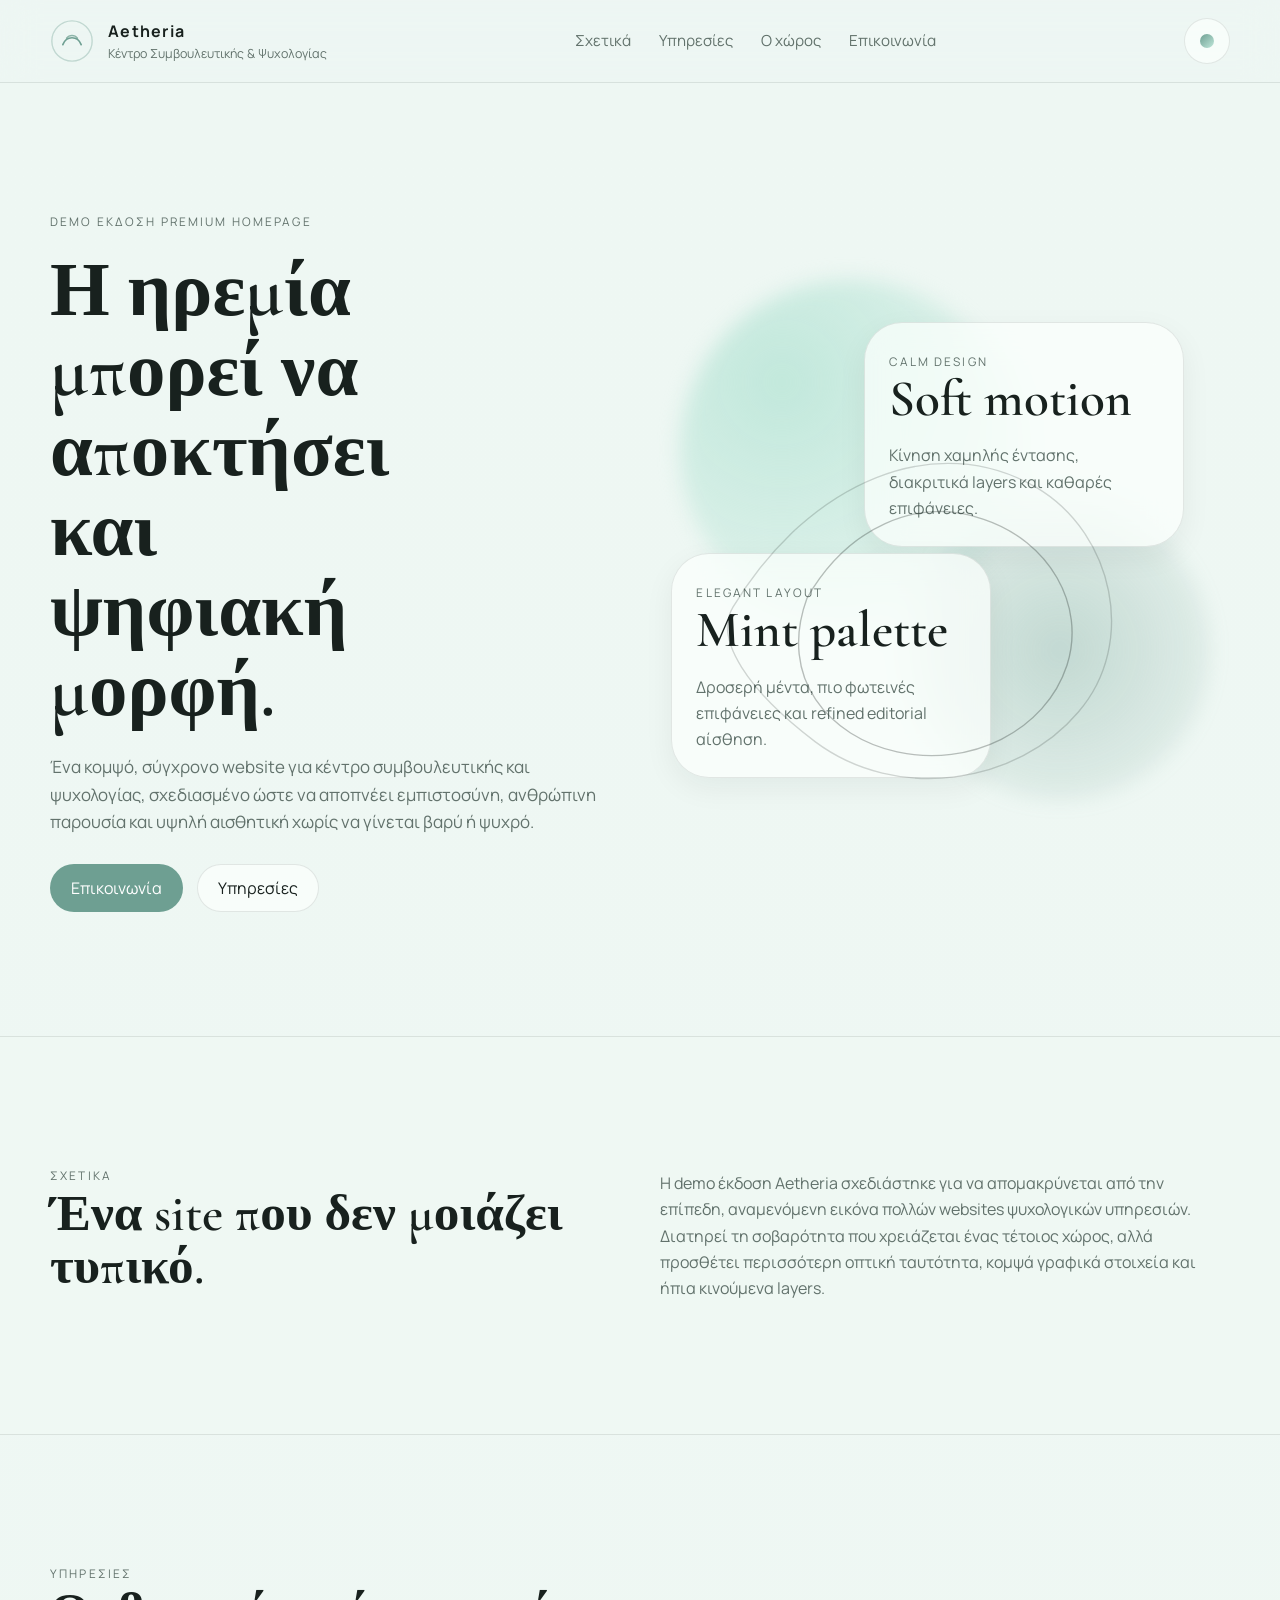
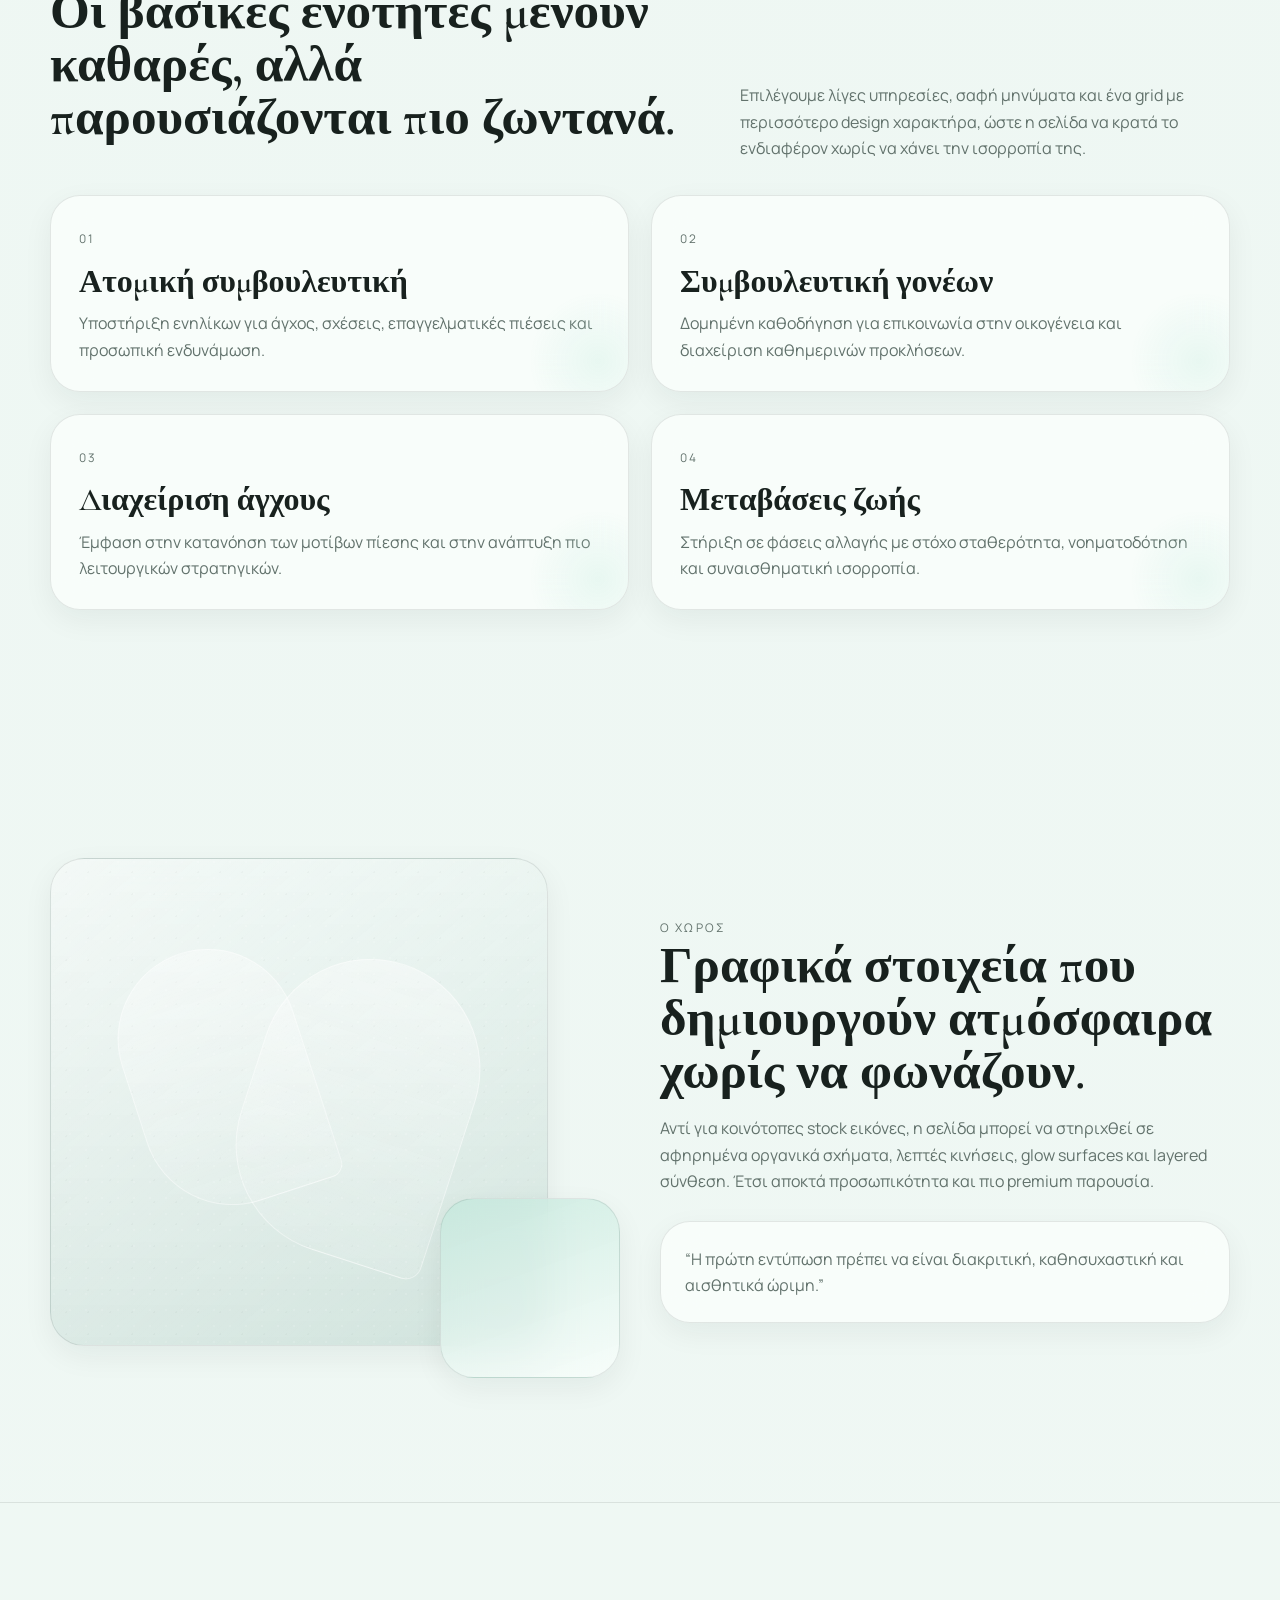
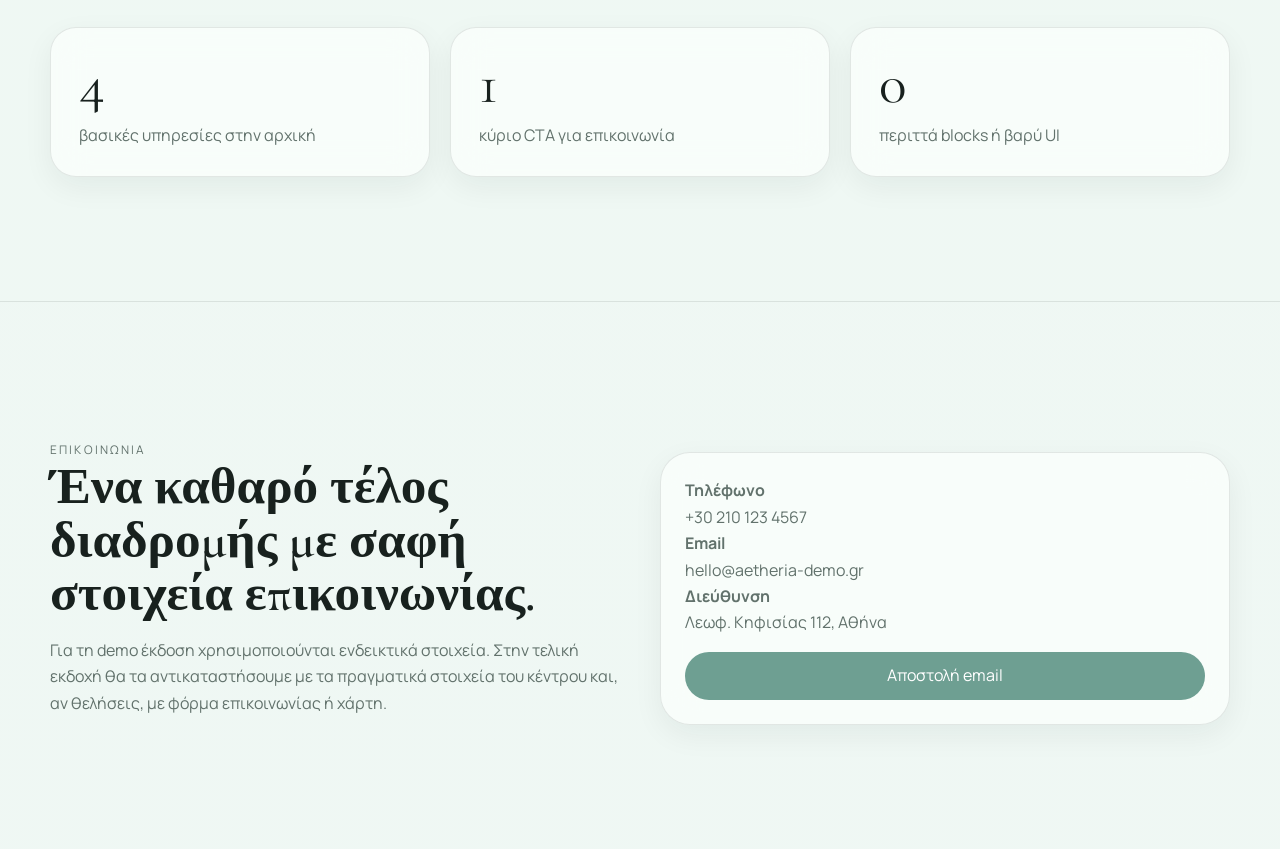
==== commit 67a11fed: "Add files via upload" ====
--- a/index.html
+++ b/index.html
@@ -3,11 +3,11 @@
 <head>
   <meta charset="UTF-8" />
   <meta name="viewport" content="width=device-width, initial-scale=1.0" />
-  <title>Élanora | Κέντρο Συμβουλευτικής & Ψυχολογίας</title>
-  <meta name="description" content="Πολυτελής και ήρεμη demo αρχική σελίδα για κέντρο συμβουλευτικής και ψυχολογίας." />
+  <title>Aetheria | Κέντρο Συμβουλευτικής & Ψυχολογίας</title>
+  <meta name="description" content="Demo premium ιστοσελίδα για κέντρο συμβουλευτικής και ψυχολογίας με κομψή αισθητική και μέντα χρωματική παλέτα." />
   <link rel="preconnect" href="https://fonts.googleapis.com">
   <link rel="preconnect" href="https://fonts.gstatic.com" crossorigin>
-  <link href="https://fonts.googleapis.com/css2?family=Manrope:wght@400;500;600;700&family=Playfair+Display:wght@500;600;700&display=swap" rel="stylesheet">
+  <link href="https://fonts.googleapis.com/css2?family=Manrope:wght@400;500;600;700&family=Cormorant+Garamond:wght@500;600;700&display=swap" rel="stylesheet">
   <link rel="stylesheet" href="style.css" />
 </head>
 <body>
@@ -15,14 +15,14 @@
 
   <header class="site-header">
     <div class="container nav-bar">
-      <a href="#hero" class="brand" aria-label="Élanora αρχική">
-        <svg class="brand-logo" viewBox="0 0 52 52" fill="none" aria-hidden="true">
-          <circle cx="26" cy="26" r="23" stroke="currentColor" stroke-width="1.25" opacity="0.3"></circle>
-          <path d="M18 31C18 24 22 18 28 18C32 18 36 21 36 27C36 33 31 37 25 37C21 37 18 35 18 31Z" stroke="currentColor" stroke-width="1.7" stroke-linecap="round" stroke-linejoin="round"></path>
-          <path d="M23 17C24.4 15.5 26 14.8 28.2 14.8C30.2 14.8 31.8 15.5 33.2 17" stroke="currentColor" stroke-width="1.3" stroke-linecap="round"></path>
+      <a href="#hero" class="brand" aria-label="Aetheria αρχική">
+        <svg class="brand-logo" viewBox="0 0 48 48" fill="none" aria-hidden="true">
+          <circle cx="24" cy="24" r="22" stroke="currentColor" stroke-width="1.5" opacity="0.35"/>
+          <path d="M14 28C18 18 30 18 34 28" stroke="currentColor" stroke-width="1.8" stroke-linecap="round"/>
+          <path d="M18 21C21 17 27 17 30 21" stroke="currentColor" stroke-width="1.5" stroke-linecap="round" opacity="0.75"/>
         </svg>
         <span>
-          <strong>Élanora</strong>
+          <strong>Aetheria</strong>
           <small>Κέντρο Συμβουλευτικής & Ψυχολογίας</small>
         </span>
       </a>
@@ -30,12 +30,12 @@
       <nav class="main-nav" aria-label="Κύρια πλοήγηση">
         <a href="#about">Σχετικά</a>
         <a href="#services">Υπηρεσίες</a>
-        <a href="#experience">Εμπειρία</a>
+        <a href="#space">Ο χώρος</a>
         <a href="#contact">Επικοινωνία</a>
       </nav>
 
-      <button class="theme-toggle" data-theme-toggle aria-label="Αλλαγή θέματος">
-        <span class="theme-core"></span>
+      <button class="theme-toggle" data-theme-toggle aria-label="Switch theme">
+        <span class="theme-dot"></span>
       </button>
     </div>
   </header>
@@ -44,9 +44,9 @@
     <section id="hero" class="hero section">
       <div class="container hero-grid">
         <div class="hero-copy reveal">
-          <p class="eyebrow">Premium calm digital presence</p>
-          <h1>Μια εκλεπτυσμένη αίσθηση ηρεμίας από το πρώτο βλέμμα.</h1>
-          <p class="lead">Η demo αυτή πρόταση συνδυάζει γήινους τόνους, διακριτική πολυτέλεια και ήπια κίνηση, ώστε το website να αποπνέει κύρος, φροντίδα και συναισθηματική ασφάλεια χωρίς να γίνεται βαρύ ή υπερβολικό.</p>
+          <p class="eyebrow">Demo έκδοση premium homepage</p>
+          <h1>Η ηρεμία μπορεί να αποκτήσει και ψηφιακή μορφή.</h1>
+          <p class="lead">Ένα κομψό, σύγχρονο website για κέντρο συμβουλευτικής και ψυχολογίας, σχεδιασμένο ώστε να αποπνέει εμπιστοσύνη, ανθρώπινη παρουσία και υψηλή αισθητική χωρίς να γίνεται βαρύ ή ψυχρό.</p>
           <div class="hero-actions">
             <a class="button button-primary" href="#contact">Επικοινωνία</a>
             <a class="button button-secondary" href="#services">Υπηρεσίες</a>
@@ -54,39 +54,34 @@
         </div>
 
         <div class="hero-visual reveal" aria-hidden="true">
-          <div class="halo halo-one"></div>
-          <div class="halo halo-two"></div>
-          <div class="composition-frame glass-card floating-card">
-            <div class="composition-top">
-              <div class="gold-ring"></div>
-              <div class="silhouette-line"></div>
-            </div>
-            <div class="composition-bottom">
-              <div>
-                <span class="mini-label">Quiet luxury</span>
-                <h2>Ήρεμη δύναμη</h2>
-              </div>
-              <p>Λεπτές χρυσές λεπτομέρειες, γήινες επιφάνειες και αέριες μετακινήσεις που δημιουργούν premium εμπειρία χωρίς θόρυβο.</p>
-            </div>
+          <div class="orb orb-one"></div>
+          <div class="orb orb-two"></div>
+          <div class="hero-panel glass-card floating-card card-a">
+            <span class="mini-label">Calm design</span>
+            <h2>Soft motion</h2>
+            <p>Κίνηση χαμηλής έντασης, διακριτικά layers και καθαρές επιφάνειες.</p>
           </div>
-          <div class="floating-note glass-card note-a">
-            <span>Elegant motion</span>
+          <div class="hero-panel glass-card floating-card card-b">
+            <span class="mini-label">Elegant layout</span>
+            <h2>Mint palette</h2>
+            <p>Δροσερή μέντα, πιο φωτεινές επιφάνειες και refined editorial αίσθηση.</p>
           </div>
-          <div class="floating-note glass-card note-b">
-            <span>Soft trust</span>
-          </div>
+          <svg class="line-art" viewBox="0 0 500 500" fill="none">
+            <path d="M64 265C132 153 243 109 330 160C398 200 419 297 367 357C314 420 208 437 136 383C77 338 47 293 64 265Z" stroke="currentColor" stroke-width="1.2" opacity="0.35"/>
+            <path d="M129 257C164 196 225 167 284 188C341 207 374 263 357 316C338 374 272 406 208 392C149 379 103 328 129 257Z" stroke="currentColor" stroke-width="1.2" opacity="0.55"/>
+          </svg>
         </div>
       </div>
     </section>
 
     <section id="about" class="section section-soft">
-      <div class="container split-grid">
+      <div class="container two-col">
         <div class="reveal">
           <p class="section-kicker">Σχετικά</p>
-          <h2>Πολυτέλεια χωρίς ψυχρότητα.</h2>
+          <h2>Ένα site που δεν μοιάζει τυπικό.</h2>
         </div>
-        <div class="reveal delay-1">
-          <p>Τα πιο επιτυχημένα therapy και premium wellness websites χτίζουν εμπιστοσύνη μέσα από ήρεμες παλέτες, γενναιόδωρο λευκό χώρο και προσεγμένη τυπογραφία, όχι μέσα από έντονα εφέ ή πιεστικά call-to-action [web:156][web:240][web:243]. Για αυτό η αισθητική της demo έκδοσης είναι πιο “quiet luxury”: εκλεπτυσμένη, καθαρή και ανθρώπινη [web:241][web:244].</p>
+        <div class="reveal">
+          <p>Η demo έκδοση Aetheria σχεδιάστηκε για να απομακρύνεται από την επίπεδη, αναμενόμενη εικόνα πολλών websites ψυχολογικών υπηρεσιών. Διατηρεί τη σοβαρότητα που χρειάζεται ένας τέτοιος χώρος, αλλά προσθέτει περισσότερη οπτική ταυτότητα, κομψά γραφικά στοιχεία και ήπια κινούμενα layers.</p>
         </div>
       </div>
     </section>
@@ -96,70 +91,70 @@
         <div class="section-head reveal">
           <div>
             <p class="section-kicker">Υπηρεσίες</p>
-            <h2>Σαφής ενημέρωση με κομψή παρουσίαση.</h2>
+            <h2>Οι βασικές ενότητες μένουν καθαρές, αλλά παρουσιάζονται πιο ζωντανά.</h2>
           </div>
-          <p>Οι καλά σχεδιασμένες psychology homepages πρέπει να εξηγούν μέσα σε λίγα δευτερόλεπτα ποιον εξυπηρετούν, τι προσφέρουν και ποιο είναι το επόμενο βήμα του επισκέπτη [web:232][web:240].</p>
+          <p>Επιλέγουμε λίγες υπηρεσίες, σαφή μηνύματα και ένα grid με περισσότερο design χαρακτήρα, ώστε η σελίδα να κρατά το ενδιαφέρον χωρίς να χάνει την ισορροπία της.</p>
         </div>
 
         <div class="services-grid">
           <article class="service-card reveal">
-            <span class="service-no">01</span>
+            <span class="service-index">01</span>
             <h3>Ατομική συμβουλευτική</h3>
-            <p>Υποστήριξη για προσωπικές δυσκολίες, εσωτερική πίεση και την ανάγκη για περισσότερο χώρο σκέψης και κατανόησης.</p>
+            <p>Υποστήριξη ενηλίκων για άγχος, σχέσεις, επαγγελματικές πιέσεις και προσωπική ενδυνάμωση.</p>
           </article>
           <article class="service-card reveal delay-1">
-            <span class="service-no">02</span>
+            <span class="service-index">02</span>
             <h3>Συμβουλευτική γονέων</h3>
-            <p>Καθοδήγηση για θέματα οικογένειας, ορίων, σχέσεων και καθημερινής συναισθηματικής ισορροπίας.</p>
+            <p>Δομημένη καθοδήγηση για επικοινωνία στην οικογένεια και διαχείριση καθημερινών προκλήσεων.</p>
           </article>
           <article class="service-card reveal delay-2">
-            <span class="service-no">03</span>
+            <span class="service-index">03</span>
             <h3>Διαχείριση άγχους</h3>
-            <p>Στοχευμένη υποστήριξη για περιόδους έντασης, πίεσης και συσσωρευμένης ψυχικής κόπωσης.</p>
+            <p>Έμφαση στην κατανόηση των μοτίβων πίεσης και στην ανάπτυξη πιο λειτουργικών στρατηγικών.</p>
           </article>
           <article class="service-card reveal delay-3">
-            <span class="service-no">04</span>
+            <span class="service-index">04</span>
             <h3>Μεταβάσεις ζωής</h3>
-            <p>Υποστήριξη σε αλλαγές που χρειάζονται χρόνο, σταθερότητα και έναν ασφαλή χώρο επεξεργασίας.</p>
+            <p>Στήριξη σε φάσεις αλλαγής με στόχο σταθερότητα, νοηματοδότηση και συναισθηματική ισορροπία.</p>
           </article>
         </div>
       </div>
     </section>
 
-    <section id="experience" class="section section-darkband">
-      <div class="container experience-grid">
-        <div class="experience-visual reveal" aria-hidden="true">
-          <div class="slab large-slab">
-            <div class="marble-lines"></div>
-            <div class="gold-arc gold-arc-one"></div>
-            <div class="gold-arc gold-arc-two"></div>
+    <section id="space" class="section editorial-band">
+      <div class="container editorial-grid">
+        <div class="visual-stack reveal" aria-hidden="true">
+          <div class="editorial-card large-card">
+            <div class="grain"></div>
+            <div class="abstract-leaf abstract-leaf-one"></div>
+            <div class="abstract-leaf abstract-leaf-two"></div>
           </div>
-          <div class="slab small-slab floating-card-soft"></div>
+          <div class="editorial-card small-card floating-card-soft"></div>
         </div>
-        <div class="experience-copy reveal delay-1">
-          <p class="section-kicker">Εμπειρία</p>
-          <h2>Ηρεμία, κύρος και αίσθηση προσεγμένου χώρου.</h2>
-          <p>Οι αναφορές σε premium calm websites δείχνουν ότι η πολυτέλεια προκύπτει καλύτερα από ισορροπημένη χρωματική παλέτα, διακριτικές λεπτομέρειες και αίσθηση άνεσης, όχι από υπερφορτωμένη διακόσμηση [web:237][web:241][web:243]. Γι’ αυτό το visual μέρος δουλεύει με glass surfaces, ήπιες χρυσές πινελιές και αργή κίνηση [web:235][web:238].</p>
+        <div class="editorial-copy reveal delay-1">
+          <p class="section-kicker">Ο χώρος</p>
+          <h2>Γραφικά στοιχεία που δημιουργούν ατμόσφαιρα χωρίς να φωνάζουν.</h2>
+          <p>Αντί για κοινότοπες stock εικόνες, η σελίδα μπορεί να στηριχθεί σε αφηρημένα οργανικά σχήματα, λεπτές κινήσεις, glow surfaces και layered σύνθεση. Έτσι αποκτά προσωπικότητα και πιο premium παρουσία.</p>
           <div class="quote-card glass-card">
-            <p>«Το εκλεπτυσμένο δεν χρειάζεται να φωνάζει. Αρκεί να σε ηρεμεί.»</p>
+            <p>“Η πρώτη εντύπωση πρέπει να είναι διακριτική, καθησυχαστική και αισθητικά ώριμη.”</p>
           </div>
         </div>
       </div>
     </section>
 
-    <section class="section metrics-section">
+    <section class="section section-soft metrics-section">
       <div class="container metrics-grid">
         <div class="metric-card reveal">
+          <span class="metric-value">4</span>
+          <span class="metric-label">βασικές υπηρεσίες στην αρχική</span>
+        </div>
+        <div class="metric-card reveal delay-1">
           <span class="metric-value">1</span>
           <span class="metric-label">κύριο CTA για επικοινωνία</span>
         </div>
-        <div class="metric-card reveal delay-1">
-          <span class="metric-value">4</span>
-          <span class="metric-label">βασικές υπηρεσίες με καθαρή δομή</span>
-        </div>
         <div class="metric-card reveal delay-2">
-          <span class="metric-value">∞</span>
-          <span class="metric-label">χώρος για πιο προσεγμένη τελική ταυτότητα</span>
+          <span class="metric-value">0</span>
+          <span class="metric-label">περιττά blocks ή βαρύ UI</span>
         </div>
       </div>
     </section>
@@ -168,14 +163,14 @@
       <div class="container contact-grid">
         <div class="reveal">
           <p class="section-kicker">Επικοινωνία</p>
-          <h2>Ένα ήρεμο, καθαρό τέλος διαδρομής.</h2>
-          <p>Η έρευνα για therapy website trust signals δείχνει ότι το contact σημείο λειτουργεί καλύτερα όταν είναι απλό, σαφές και δεν δημιουργεί πρόσθετη αβεβαιότητα για τον επισκέπτη [web:232][web:245]. Στη demo έκδοση κρατάμε μόνο τα απαραίτητα στοιχεία και ένα ήπιο call-to-action [web:156][web:240].</p>
+          <h2>Ένα καθαρό τέλος διαδρομής με σαφή στοιχεία επικοινωνίας.</h2>
+          <p>Για τη demo έκδοση χρησιμοποιούνται ενδεικτικά στοιχεία. Στην τελική εκδοχή θα τα αντικαταστήσουμε με τα πραγματικά στοιχεία του κέντρου και, αν θελήσεις, με φόρμα επικοινωνίας ή χάρτη.</p>
         </div>
         <div class="contact-card glass-card reveal delay-1">
-          <p><strong>Τηλέφωνο</strong><br><a href="tel:+302101157700">+30 210 115 7700</a></p>
-          <p><strong>Email</strong><br><a href="mailto:contact@elanora-demo.gr">contact@elanora-demo.gr</a></p>
-          <p><strong>Διεύθυνση</strong><br>Ηροδότου 18, Αθήνα</p>
-          <a class="button button-primary full-button" href="mailto:contact@elanora-demo.gr">Αποστολή email</a>
+          <p><strong>Τηλέφωνο</strong><br><a href="tel:+302101234567">+30 210 123 4567</a></p>
+          <p><strong>Email</strong><br><a href="mailto:hello@aetheria-demo.gr">hello@aetheria-demo.gr</a></p>
+          <p><strong>Διεύθυνση</strong><br>Λεωφ. Κηφισίας 112, Αθήνα</p>
+          <a class="button button-primary full-button" href="mailto:hello@aetheria-demo.gr">Αποστολή email</a>
         </div>
       </div>
     </section>
--- a/style.css
+++ b/style.css
@@ -1,36 +1,39 @@
 :root,
 [data-theme="light"] {
-  --bg: #f7f2ea;
-  --surface: rgba(255, 250, 244, 0.78);
-  --surface-2: rgba(245, 237, 228, 0.9);
-  --surface-deep: #e8ddcf;
-  --text: #241d18;
-  --muted: #796d64;
-  --faint: #ab9d92;
-  --line: rgba(36, 29, 24, 0.1);
-  --primary: #8f6d53;
-  --primary-hover: #765741;
-  --gold: #b89463;
-  --sage: #7c8b7d;
-  --shadow-sm: 0 14px 30px rgba(55, 37, 20, 0.07);
-  --shadow-lg: 0 32px 90px rgba(55, 37, 20, 0.12);
+  --bg: #eef7f3;
+  --surface: rgba(251, 255, 253, 0.74);
+  --surface-2: rgba(240, 249, 245, 0.9);
+  --surface-strong: #dfeee8;
+  --text: #18211e;
+  --muted: #62726c;
+  --faint: #91a29c;
+  --line: rgba(24, 33, 30, 0.1);
+  --primary: #6e9f92;
+  --primary-dark: #4f7f73;
+  --highlight: #bfe7da;
+  --accent-soft: #d8f2ea;
+  --shadow-sm: 0 10px 30px rgba(16, 38, 32, 0.06);
+  --shadow-lg: 0 24px 80px rgba(16, 38, 32, 0.1);
+  --radius-sm: 18px;
+  --radius-lg: 30px;
+  --radius-xl: 38px;
 }
 
 [data-theme="dark"] {
-  --bg: #151210;
-  --surface: rgba(35, 29, 25, 0.82);
-  --surface-2: rgba(45, 37, 32, 0.92);
-  --surface-deep: #342b25;
-  --text: #efe5dc;
-  --muted: #c0b2a5;
-  --faint: #8f8278;
-  --line: rgba(239, 229, 220, 0.1);
-  --primary: #c09a77;
-  --primary-hover: #d4ab86;
-  --gold: #d2b07a;
-  --sage: #95a191;
-  --shadow-sm: 0 14px 30px rgba(0, 0, 0, 0.22);
-  --shadow-lg: 0 32px 90px rgba(0, 0, 0, 0.35);
+  --bg: #111816;
+  --surface: rgba(25, 35, 31, 0.78);
+  --surface-2: rgba(31, 44, 39, 0.9);
+  --surface-strong: #22302a;
+  --text: #e8f2ee;
+  --muted: #afc2bb;
+  --faint: #72857f;
+  --line: rgba(232, 242, 238, 0.1);
+  --primary: #8bc2b2;
+  --primary-dark: #6fa695;
+  --highlight: #5d897c;
+  --accent-soft: #183029;
+  --shadow-sm: 0 10px 30px rgba(0, 0, 0, 0.22);
+  --shadow-lg: 0 24px 80px rgba(0, 0, 0, 0.35);
 }
 
 * { box-sizing: border-box; }
@@ -38,30 +41,31 @@
 body {
   margin: 0;
   min-height: 100vh;
-  overflow-x: hidden;
   font-family: 'Manrope', sans-serif;
+  background:
+    radial-gradient(circle at 12% 18%, rgba(191, 231, 218, 0.34), transparent 0 32%),
+    radial-gradient(circle at 85% 22%, rgba(110, 159, 146, 0.18), transparent 0 26%),
+    linear-gradient(180deg, var(--bg) 0%, color-mix(in srgb, var(--bg) 94%, #ffffff 6%) 100%);
   color: var(--text);
   line-height: 1.65;
-  background:
-    radial-gradient(circle at 14% 14%, rgba(232, 221, 207, 0.8), transparent 0 24%),
-    radial-gradient(circle at 86% 18%, rgba(124, 139, 125, 0.18), transparent 0 18%),
-    linear-gradient(180deg, var(--bg) 0%, color-mix(in srgb, var(--bg) 92%, white 8%) 100%);
+  overflow-x: hidden;
 }
 
 a { color: inherit; text-decoration: none; }
 button { font: inherit; }
+svg { display: block; }
 
 .skip-link {
   position: absolute;
   left: -9999px;
 }
 .skip-link:focus {
-  left: 12px;
-  top: 12px;
-  padding: 12px 14px;
-  background: var(--surface-deep);
+  left: 14px;
+  top: 14px;
+  background: var(--surface-strong);
+  padding: 12px 16px;
   border-radius: 12px;
-  z-index: 999;
+  z-index: 1000;
 }
 
 .container {
@@ -70,15 +74,15 @@
 }
 
 .section {
-  padding: clamp(74px, 10vw, 124px) 0;
+  padding: clamp(72px, 10vw, 124px) 0;
 }
 
 .site-header {
   position: sticky;
   top: 0;
-  z-index: 50;
-  background: color-mix(in srgb, var(--bg) 76%, transparent 24%);
-  backdrop-filter: blur(16px);
+  z-index: 40;
+  backdrop-filter: blur(18px);
+  background: color-mix(in srgb, var(--bg) 78%, transparent 22%);
   border-bottom: 1px solid var(--line);
 }
 
@@ -94,24 +98,26 @@
   display: inline-flex;
   align-items: center;
   gap: 14px;
+  min-width: 0;
 }
 
 .brand-logo {
-  width: 46px;
-  height: 46px;
-  color: var(--gold);
+  width: 44px;
+  height: 44px;
+  color: var(--primary);
+  flex: 0 0 auto;
 }
 
 .brand strong {
   display: block;
   font-size: 1rem;
-  letter-spacing: 0.07em;
+  letter-spacing: 0.08em;
 }
 
 .brand small {
   display: block;
+  color: var(--muted);
   font-size: 0.78rem;
-  color: var(--muted);
 }
 
 .main-nav {
@@ -152,18 +158,17 @@
   cursor: pointer;
 }
 
-.theme-core {
-  width: 16px;
-  height: 16px;
+.theme-dot {
+  width: 14px;
+  height: 14px;
   border-radius: 50%;
-  background: linear-gradient(135deg, var(--gold), var(--sage));
+  background: linear-gradient(135deg, var(--primary), var(--highlight));
 }
 
 .hero-grid,
-.split-grid,
-.experience-grid,
-.contact-grid,
-.section-head {
+.two-col,
+.editorial-grid,
+.contact-grid {
   display: grid;
   grid-template-columns: repeat(2, minmax(0, 1fr));
   gap: 40px;
@@ -173,7 +178,7 @@
 .eyebrow,
 .section-kicker,
 .mini-label,
-.service-no {
+.service-index {
   display: inline-block;
   text-transform: uppercase;
   letter-spacing: 0.18em;
@@ -183,25 +188,25 @@
 
 h1, h2, h3 {
   margin: 0;
-  font-family: 'Playfair Display', serif;
-  line-height: 1.06;
+  font-family: 'Cormorant Garamond', serif;
+  line-height: 1.04;
   font-weight: 600;
 }
 
 h1 {
-  font-size: clamp(3.2rem, 6vw, 6.3rem);
+  font-size: clamp(3.2rem, 6vw, 6.4rem);
   margin: 18px 0 22px;
   max-width: 10ch;
 }
 
 h2 {
-  font-size: clamp(2.35rem, 4vw, 4rem);
+  font-size: clamp(2.4rem, 4vw, 4rem);
   margin-bottom: 16px;
 }
 
 h3 {
-  font-size: 1.95rem;
-  margin: 12px 0 12px;
+  font-size: 2rem;
+  margin: 14px 0 12px;
 }
 
 p {
@@ -211,8 +216,8 @@
 }
 
 .lead {
-  font-size: 1.08rem;
-  max-width: 56ch;
+  font-size: 1.06rem;
+  max-width: 58ch;
 }
 
 .hero-actions {
@@ -230,7 +235,7 @@
   align-items: center;
   justify-content: center;
   border: 1px solid var(--line);
-  transition: transform 180ms ease, background 180ms ease;
+  transition: transform 180ms ease, background 180ms ease, border-color 180ms ease;
 }
 
 .button:hover { transform: translateY(-1px); }
@@ -241,7 +246,7 @@
   border-color: transparent;
 }
 
-.button-primary:hover { background: var(--primary-hover); }
+.button-primary:hover { background: var(--primary-dark); }
 
 .button-secondary {
   background: var(--surface);
@@ -258,140 +263,74 @@
   min-height: 620px;
 }
 
-.halo {
+.orb {
   position: absolute;
   border-radius: 50%;
-  filter: blur(12px);
+  filter: blur(10px);
   animation: drift 10s ease-in-out infinite;
 }
 
-.halo-one {
-  width: 330px;
-  height: 330px;
-  background: radial-gradient(circle, rgba(184, 148, 99, 0.22), rgba(184, 148, 99, 0.03));
-  left: 12px;
-  top: 18px;
-}
-
-.halo-two {
-  width: 280px;
-  height: 280px;
-  background: radial-gradient(circle, rgba(124, 139, 125, 0.24), rgba(124, 139, 125, 0.03));
-  right: 24px;
-  bottom: 52px;
+.orb-one {
+  width: 340px;
+  height: 340px;
+  background: radial-gradient(circle at 30% 30%, rgba(191, 231, 218, 0.95), rgba(191, 231, 218, 0.06));
+  top: 30px;
+  left: 20px;
+}
+
+.orb-two {
+  width: 300px;
+  height: 300px;
+  background: radial-gradient(circle at 50% 50%, rgba(110, 159, 146, 0.34), rgba(110, 159, 146, 0.02));
+  right: 20px;
+  bottom: 70px;
   animation-delay: -3s;
+}
+
+.line-art {
+  position: absolute;
+  inset: 30px 0 0 0;
+  width: 100%;
+  height: 100%;
+  color: var(--text);
+  opacity: 0.52;
 }
 
 .glass-card,
 .service-card,
-.quote-card,
 .metric-card,
-.contact-card,
-.slab,
-.floating-note {
+.editorial-card,
+.contact-card {
+  border: 1px solid var(--line);
   background: var(--surface);
-  border: 1px solid var(--line);
-  backdrop-filter: blur(16px);
+  backdrop-filter: blur(18px);
   box-shadow: var(--shadow-sm);
 }
 
-.composition-frame {
-  position: absolute;
-  inset: 46px 18px 22px 48px;
-  border-radius: 36px;
-  overflow: hidden;
-  display: grid;
-  grid-template-rows: 1.1fr 0.9fr;
-}
-
-.composition-top {
-  position: relative;
-  background:
-    linear-gradient(180deg, color-mix(in srgb, var(--surface-deep) 82%, transparent 18%), color-mix(in srgb, var(--sage) 15%, var(--surface-deep) 85%));
-}
-
-.gold-ring {
-  position: absolute;
-  width: 270px;
-  height: 270px;
-  border-radius: 50%;
-  border: 1px solid rgba(184, 148, 99, 0.75);
-  left: 50%;
-  top: 50%;
-  transform: translate(-50%, -50%);
-  box-shadow: inset 0 0 0 18px rgba(184, 148, 99, 0.06);
-}
-
-.silhouette-line {
-  position: absolute;
-  width: 210px;
-  height: 250px;
-  left: 50%;
-  top: 54%;
-  transform: translate(-50%, -50%);
-  border: 1.4px solid rgba(36, 29, 24, 0.2);
-  border-radius: 120px 120px 80px 80px;
-}
-
-.silhouette-line::before,
-.silhouette-line::after {
-  content: "";
-  position: absolute;
-  border-radius: 50%;
-}
-
-.silhouette-line::before {
-  width: 64px;
-  height: 30px;
-  border-top: 1.4px solid rgba(36, 29, 24, 0.18);
-  left: 72px;
-  top: 90px;
-}
-
-.silhouette-line::after {
-  width: 42px;
-  height: 46px;
-  border-left: 1.4px solid rgba(36, 29, 24, 0.18);
-  left: 97px;
-  top: 110px;
-  transform: rotate(-14deg);
-}
-
-.composition-bottom {
-  padding: 28px 30px 30px;
-  display: grid;
-  align-content: center;
-  gap: 14px;
-}
-
-.floating-card { animation: floaty 8s ease-in-out infinite; }
-.floating-card-soft { animation: floaty 9s ease-in-out infinite; }
-
-.floating-note {
-  position: absolute;
-  padding: 12px 16px;
-  border-radius: 999px;
-  color: var(--text);
-  font-size: 0.82rem;
-}
-
-.note-a {
-  top: 88px;
-  right: 0;
-}
-
-.note-b {
-  left: 10px;
-  bottom: 40px;
-}
+.hero-panel {
+  position: absolute;
+  width: min(320px, 76%);
+  padding: 24px;
+  border-radius: var(--radius-xl);
+}
+
+.card-a { top: 72px; right: 8%; }
+.card-b { bottom: 92px; left: 2%; }
+
+.floating-card { animation: floaty 7s ease-in-out infinite; }
+.floating-card-soft { animation: floaty 8s ease-in-out infinite; }
+.card-b { animation-delay: -2s; }
 
 .section-soft {
-  background: color-mix(in srgb, var(--surface-2) 78%, transparent 22%);
+  background: color-mix(in srgb, var(--surface-2) 72%, transparent 28%);
   border-top: 1px solid var(--line);
   border-bottom: 1px solid var(--line);
 }
 
 .section-head {
+  display: grid;
+  grid-template-columns: 1.15fr 0.85fr;
+  gap: 28px;
   align-items: end;
   margin-bottom: 34px;
 }
@@ -403,90 +342,94 @@
 }
 
 .service-card {
-  border-radius: 28px;
+  border-radius: var(--radius-lg);
   padding: 28px;
   position: relative;
   overflow: hidden;
 }
 
-.service-card::after {
+.service-card::before {
   content: "";
   position: absolute;
-  right: -40px;
-  bottom: -40px;
-  width: 130px;
-  height: 130px;
+  inset: auto -40px -40px auto;
+  width: 140px;
+  height: 140px;
   border-radius: 50%;
-  background: radial-gradient(circle, rgba(184, 148, 99, 0.16), transparent 68%);
-}
-
-.section-darkband {
-  background: linear-gradient(180deg, color-mix(in srgb, var(--surface-deep) 70%, transparent 30%), color-mix(in srgb, var(--surface-2) 90%, transparent 10%));
-}
-
-.experience-visual {
+  background: radial-gradient(circle, rgba(191, 231, 218, 0.28), transparent 70%);
+}
+
+.editorial-band {
+  overflow: hidden;
+}
+
+.visual-stack {
   position: relative;
-  min-height: 500px;
-}
-
-.slab {
-  position: absolute;
-  border-radius: 36px;
-}
-
-.large-slab {
-  inset: 0 80px 24px 0;
+  min-height: 520px;
+}
+
+.editorial-card {
+  border-radius: 34px;
+  position: absolute;
+}
+
+.large-card {
+  inset: 0 72px 32px 0;
+  background:
+    linear-gradient(140deg, rgba(255,255,255,0.58), rgba(255,255,255,0.1)),
+    linear-gradient(180deg, color-mix(in srgb, var(--surface-strong) 88%, transparent 12%), color-mix(in srgb, var(--primary) 18%, var(--surface-strong) 82%));
   overflow: hidden;
-  background:
-    linear-gradient(150deg, rgba(255,255,255,0.34), rgba(255,255,255,0.08)),
-    linear-gradient(180deg, color-mix(in srgb, var(--surface-deep) 80%, transparent 20%), color-mix(in srgb, var(--gold) 10%, var(--surface-deep) 90%));
-}
-
-.small-slab {
+}
+
+.small-card {
   width: 180px;
   height: 180px;
   right: 0;
   bottom: 0;
   background:
-    linear-gradient(145deg, color-mix(in srgb, var(--gold) 22%, var(--surface) 78%), color-mix(in srgb, var(--sage) 8%, var(--surface) 92%));
-}
-
-.marble-lines {
+    linear-gradient(160deg, color-mix(in srgb, var(--highlight) 70%, transparent 30%), color-mix(in srgb, var(--surface) 92%, transparent 8%));
+}
+
+.grain {
   position: absolute;
   inset: 0;
+  opacity: 0.16;
   background-image:
-    radial-gradient(circle at 16% 30%, rgba(255,255,255,0.38) 0 1px, transparent 1px),
-    linear-gradient(115deg, transparent 0 18%, rgba(255,255,255,0.22) 18.5%, transparent 19.5%),
-    linear-gradient(128deg, transparent 0 54%, rgba(36,29,24,0.08) 54.5%, transparent 55.3%),
-    linear-gradient(96deg, transparent 0 70%, rgba(255,255,255,0.18) 70.5%, transparent 71.3%);
-  opacity: 0.6;
-}
-
-.gold-arc {
-  position: absolute;
-  border: 1px solid rgba(184, 148, 99, 0.58);
-  border-radius: 50%;
-}
-
-.gold-arc-one {
-  width: 280px;
-  height: 280px;
-  left: 60px;
-  top: 80px;
-}
-
-.gold-arc-two {
+    radial-gradient(circle at 20% 20%, rgba(255,255,255,0.75) 0 1px, transparent 1px),
+    radial-gradient(circle at 70% 60%, rgba(24,33,30,0.15) 0 1px, transparent 1px);
+  background-size: 16px 16px, 22px 22px;
+}
+
+.abstract-leaf {
+  position: absolute;
+  border-radius: 120px 120px 18px 120px;
+  border: 1px solid rgba(255,255,255,0.42);
+  background: linear-gradient(180deg, rgba(255,255,255,0.36), rgba(255,255,255,0.09));
+  transform-origin: center;
+}
+
+.abstract-leaf-one {
   width: 180px;
-  height: 180px;
-  right: 70px;
-  bottom: 56px;
+  height: 260px;
+  left: 16%;
+  top: 18%;
+  transform: rotate(-18deg);
+  animation: sway 9s ease-in-out infinite;
+}
+
+.abstract-leaf-two {
+  width: 220px;
+  height: 300px;
+  right: 16%;
+  top: 20%;
+  transform: rotate(18deg);
+  animation: sway 10s ease-in-out infinite reverse;
 }
 
 .quote-card,
-.contact-card,
-.metric-card {
-  border-radius: 30px;
-  padding: 28px;
+.contact-card {
+  border-radius: var(--radius-lg);
+  padding: 24px;
+  margin-top: 26px;
 }
 
 .metrics-grid {
@@ -495,9 +438,14 @@
   gap: 20px;
 }
 
+.metric-card {
+  border-radius: 26px;
+  padding: 28px;
+}
+
 .metric-value {
   display: block;
-  font-family: 'Playfair Display', serif;
+  font-family: 'Cormorant Garamond', serif;
   font-size: 3.6rem;
   line-height: 1;
   color: var(--text);
@@ -526,18 +474,23 @@
 
 @keyframes floaty {
   0%, 100% { transform: translateY(0px); }
-  50% { transform: translateY(-10px); }
+  50% { transform: translateY(-12px); }
 }
 
 @keyframes drift {
   0%, 100% { transform: translate3d(0, 0, 0) scale(1); }
-  50% { transform: translate3d(0, -12px, 0) scale(1.03); }
+  50% { transform: translate3d(0, -14px, 0) scale(1.03); }
+}
+
+@keyframes sway {
+  0%, 100% { transform: rotate(-18deg) translateY(0px); }
+  50% { transform: rotate(-14deg) translateY(-10px); }
 }
 
 @media (max-width: 980px) {
   .hero-grid,
-  .split-grid,
-  .experience-grid,
+  .two-col,
+  .editorial-grid,
   .contact-grid,
   .section-head,
   .services-grid,
@@ -550,12 +503,8 @@
   }
 
   .hero-visual,
-  .experience-visual {
+  .visual-stack {
     min-height: 420px;
-  }
-
-  .composition-frame {
-    inset: 12px 0 12px 0;
   }
 
   h1 {
@@ -563,31 +512,35 @@
   }
 }
 
-@media (max-width: 680px) {
+@media (max-width: 640px) {
   .container {
     width: min(calc(100% - 24px), 1180px);
   }
 
+  .nav-bar {
+    min-height: 74px;
+  }
+
   .brand small {
     display: none;
   }
 
+  .hero-panel,
   .service-card,
-  .quote-card,
   .metric-card,
   .contact-card,
-  .composition-bottom {
+  .quote-card {
     padding: 22px;
   }
 
-  .note-a {
-    top: 20px;
-    right: 4px;
-  }
-
-  .note-b {
-    left: 4px;
-    bottom: 16px;
+  .card-a {
+    top: 24px;
+    right: 0;
+  }
+
+  .card-b {
+    bottom: 36px;
+    left: 0;
   }
 }
 
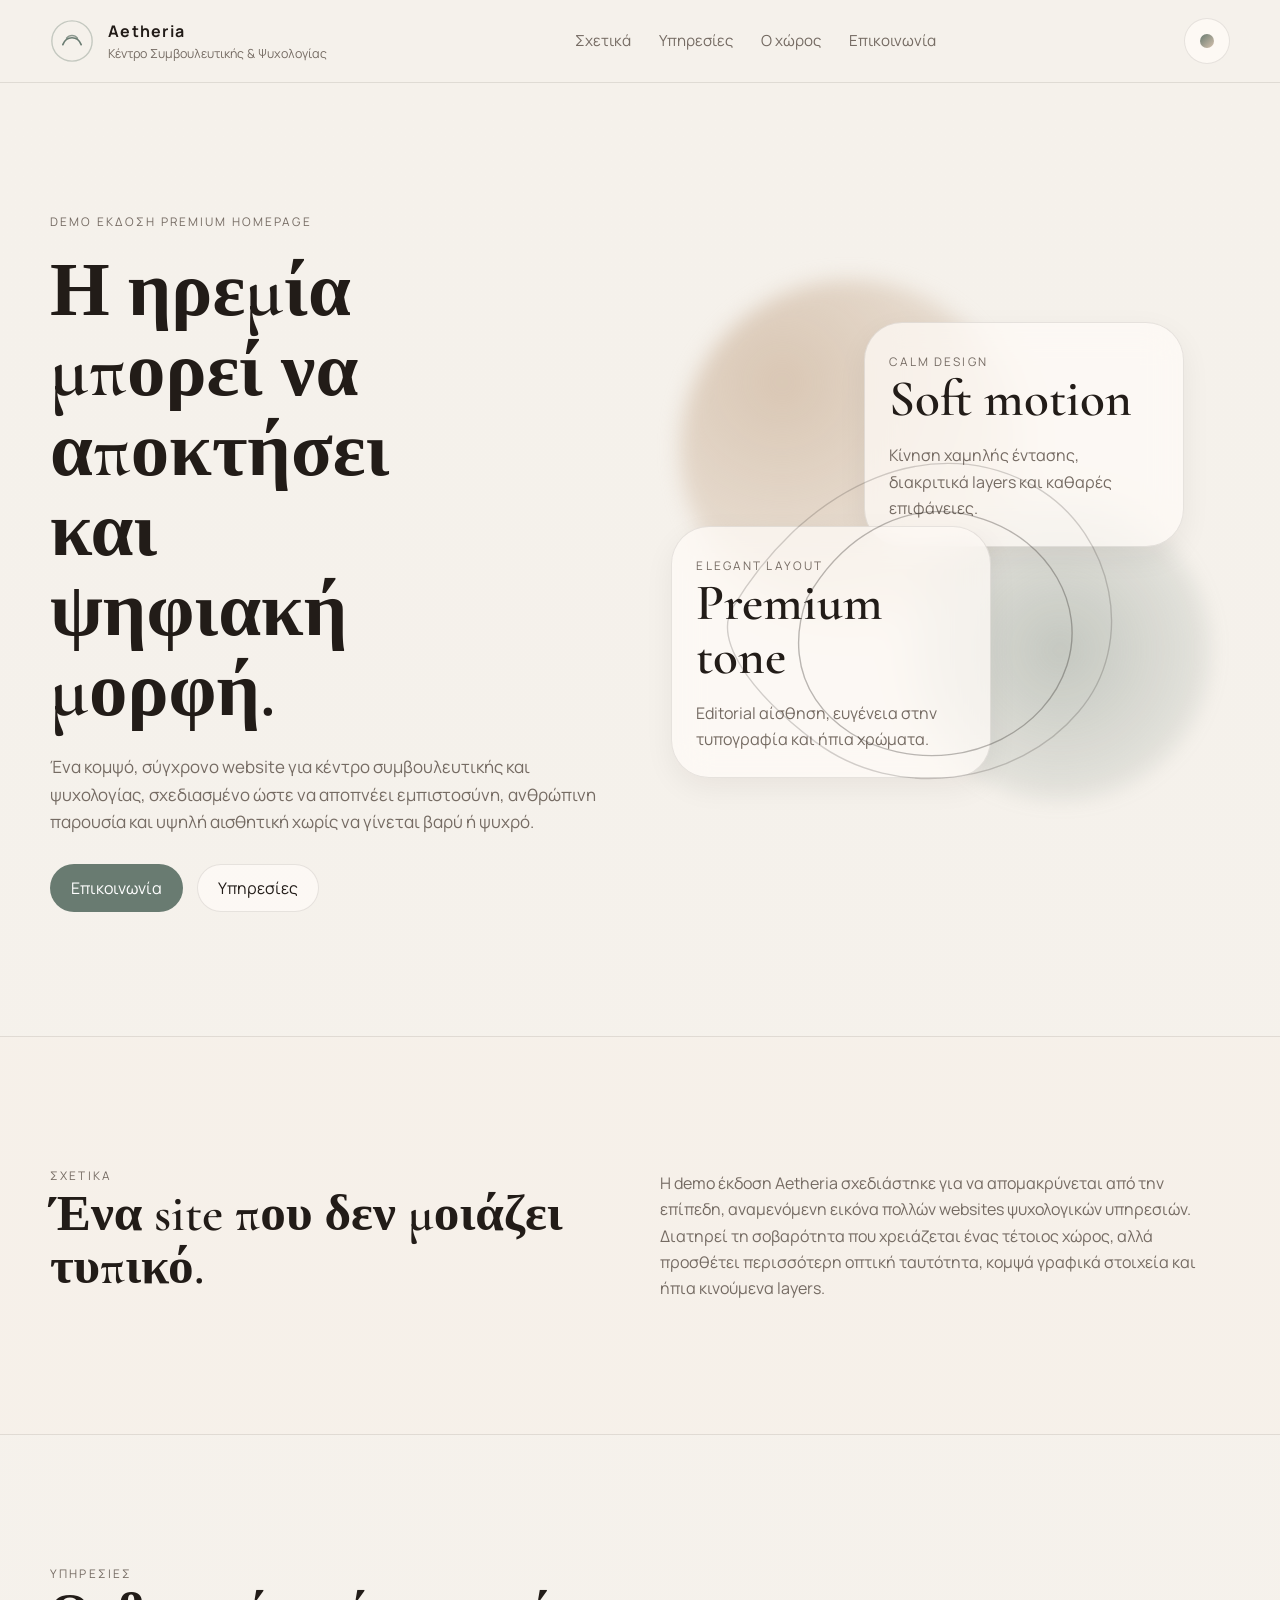
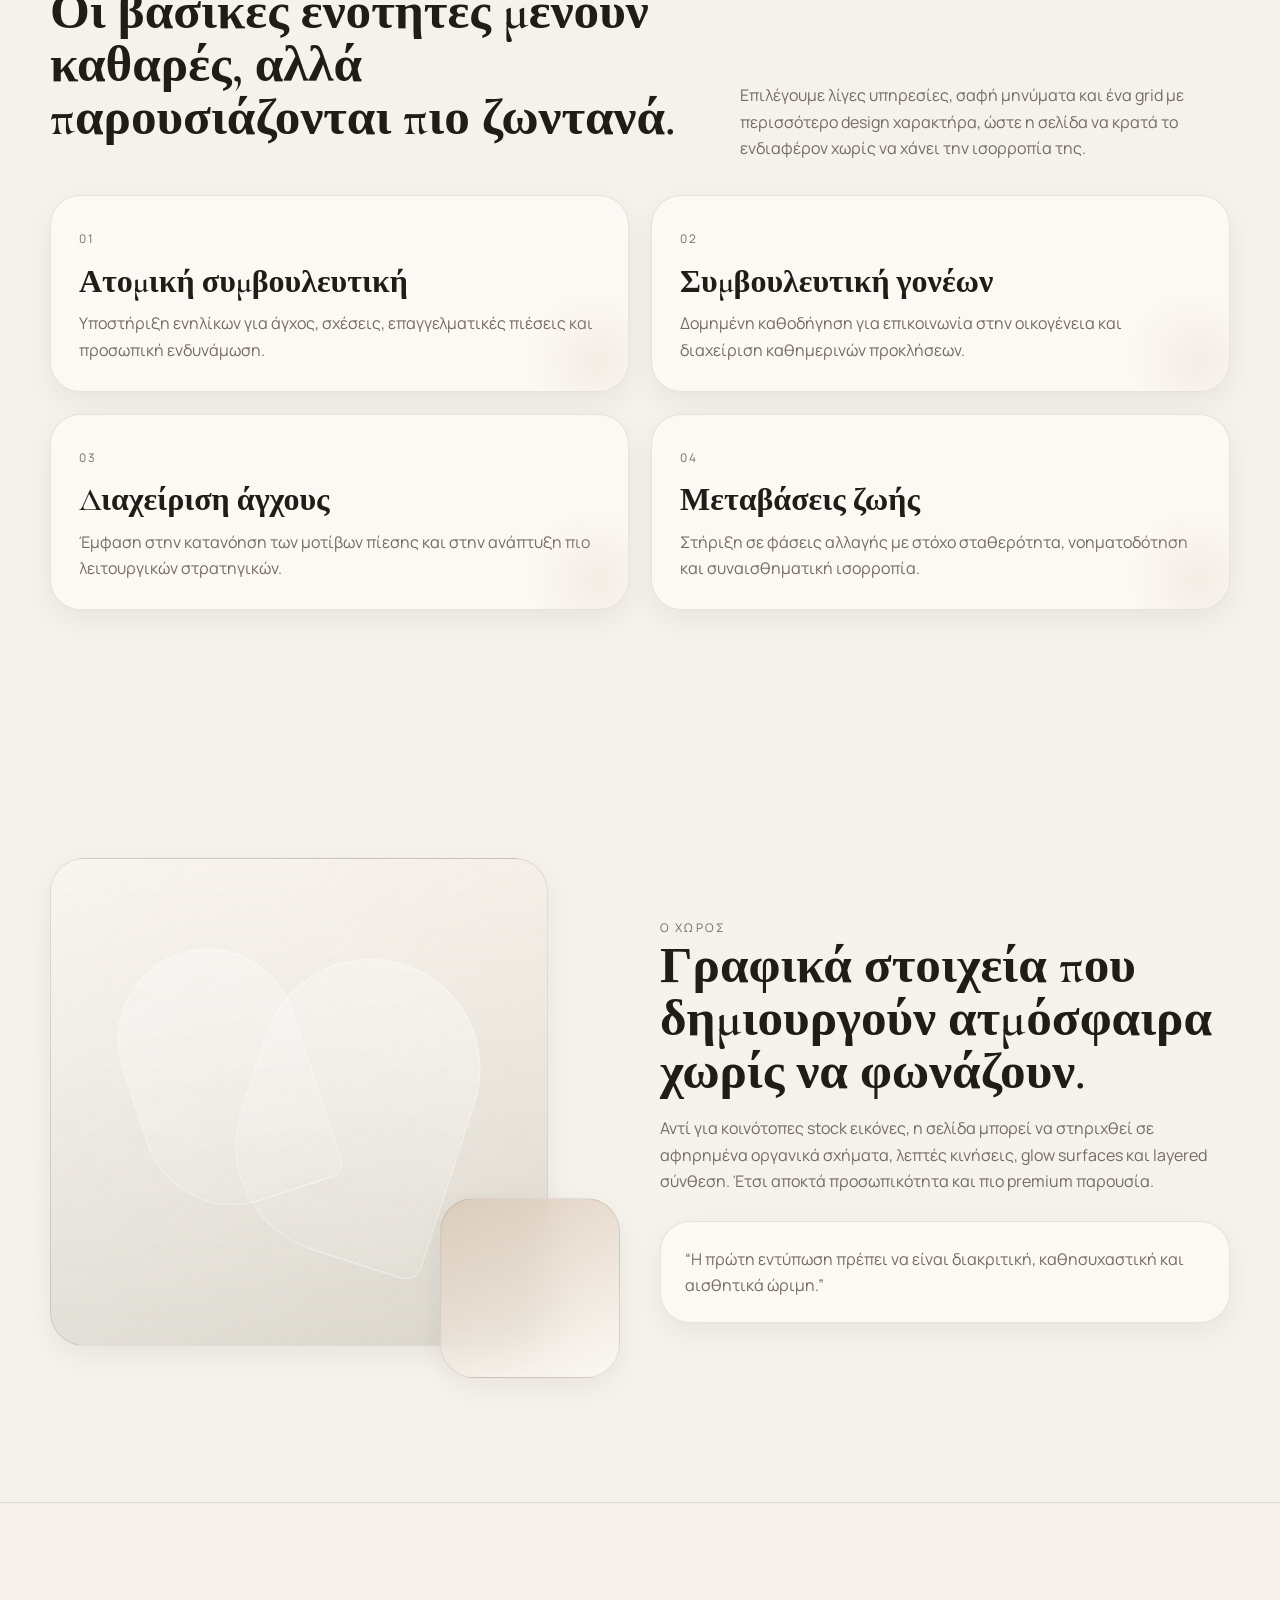
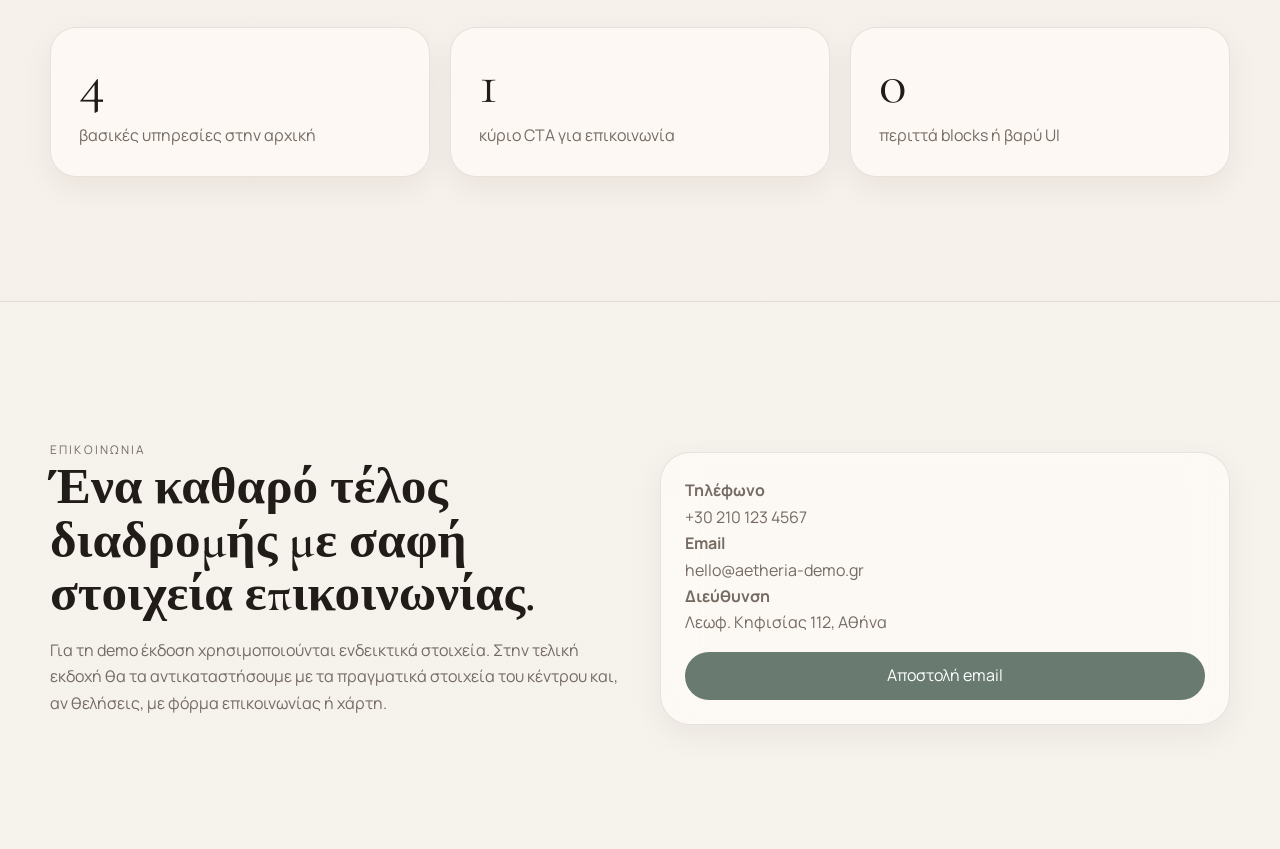
==== commit 8908f013: "Add files via upload" ====
--- a/index.html
+++ b/index.html
@@ -4,7 +4,7 @@
   <meta charset="UTF-8" />
   <meta name="viewport" content="width=device-width, initial-scale=1.0" />
   <title>Aetheria | Κέντρο Συμβουλευτικής & Ψυχολογίας</title>
-  <meta name="description" content="Demo premium ιστοσελίδα για κέντρο συμβουλευτικής και ψυχολογίας με κομψή αισθητική και μέντα χρωματική παλέτα." />
+  <meta name="description" content="Demo premium ιστοσελίδα για κέντρο συμβουλευτικής και ψυχολογίας με κομψή αισθητική και διακριτική κίνηση." />
   <link rel="preconnect" href="https://fonts.googleapis.com">
   <link rel="preconnect" href="https://fonts.gstatic.com" crossorigin>
   <link href="https://fonts.googleapis.com/css2?family=Manrope:wght@400;500;600;700&family=Cormorant+Garamond:wght@500;600;700&display=swap" rel="stylesheet">
@@ -63,8 +63,8 @@
           </div>
           <div class="hero-panel glass-card floating-card card-b">
             <span class="mini-label">Elegant layout</span>
-            <h2>Mint palette</h2>
-            <p>Δροσερή μέντα, πιο φωτεινές επιφάνειες και refined editorial αίσθηση.</p>
+            <h2>Premium tone</h2>
+            <p>Editorial αίσθηση, ευγένεια στην τυπογραφία και ήπια χρώματα.</p>
           </div>
           <svg class="line-art" viewBox="0 0 500 500" fill="none">
             <path d="M64 265C132 153 243 109 330 160C398 200 419 297 367 357C314 420 208 437 136 383C77 338 47 293 64 265Z" stroke="currentColor" stroke-width="1.2" opacity="0.35"/>
--- a/style.css
+++ b/style.css
@@ -1,38 +1,36 @@
 :root,
 [data-theme="light"] {
-  --bg: #eef7f3;
-  --surface: rgba(251, 255, 253, 0.74);
-  --surface-2: rgba(240, 249, 245, 0.9);
-  --surface-strong: #dfeee8;
-  --text: #18211e;
-  --muted: #62726c;
-  --faint: #91a29c;
-  --line: rgba(24, 33, 30, 0.1);
-  --primary: #6e9f92;
-  --primary-dark: #4f7f73;
-  --highlight: #bfe7da;
-  --accent-soft: #d8f2ea;
-  --shadow-sm: 0 10px 30px rgba(16, 38, 32, 0.06);
-  --shadow-lg: 0 24px 80px rgba(16, 38, 32, 0.1);
+  --bg: #f5f1eb;
+  --surface: rgba(255, 251, 247, 0.72);
+  --surface-2: rgba(248, 241, 233, 0.88);
+  --surface-strong: #efe5d9;
+  --text: #221c18;
+  --muted: #756b63;
+  --faint: #a5988d;
+  --line: rgba(34, 28, 24, 0.1);
+  --primary: #697b71;
+  --primary-dark: #4d5e55;
+  --highlight: #d6c2ae;
+  --shadow-sm: 0 10px 30px rgba(35, 22, 9, 0.06);
+  --shadow-lg: 0 24px 80px rgba(35, 22, 9, 0.1);
   --radius-sm: 18px;
   --radius-lg: 30px;
   --radius-xl: 38px;
 }
 
 [data-theme="dark"] {
-  --bg: #111816;
-  --surface: rgba(25, 35, 31, 0.78);
-  --surface-2: rgba(31, 44, 39, 0.9);
-  --surface-strong: #22302a;
-  --text: #e8f2ee;
-  --muted: #afc2bb;
-  --faint: #72857f;
-  --line: rgba(232, 242, 238, 0.1);
-  --primary: #8bc2b2;
-  --primary-dark: #6fa695;
-  --highlight: #5d897c;
-  --accent-soft: #183029;
-  --shadow-sm: 0 10px 30px rgba(0, 0, 0, 0.22);
+  --bg: #171412;
+  --surface: rgba(35, 31, 28, 0.76);
+  --surface-2: rgba(42, 38, 34, 0.88);
+  --surface-strong: #2a2521;
+  --text: #ebe3da;
+  --muted: #b0a69d;
+  --faint: #84796f;
+  --line: rgba(235, 227, 218, 0.1);
+  --primary: #9ab1a5;
+  --primary-dark: #829a8f;
+  --highlight: #866d5b;
+  --shadow-sm: 0 10px 30px rgba(0, 0, 0, 0.2);
   --shadow-lg: 0 24px 80px rgba(0, 0, 0, 0.35);
 }
 
@@ -43,8 +41,8 @@
   min-height: 100vh;
   font-family: 'Manrope', sans-serif;
   background:
-    radial-gradient(circle at 12% 18%, rgba(191, 231, 218, 0.34), transparent 0 32%),
-    radial-gradient(circle at 85% 22%, rgba(110, 159, 146, 0.18), transparent 0 26%),
+    radial-gradient(circle at 12% 18%, rgba(214, 194, 174, 0.25), transparent 0 32%),
+    radial-gradient(circle at 85% 22%, rgba(105, 123, 113, 0.18), transparent 0 26%),
     linear-gradient(180deg, var(--bg) 0%, color-mix(in srgb, var(--bg) 94%, #ffffff 6%) 100%);
   color: var(--text);
   line-height: 1.65;
@@ -273,7 +271,7 @@
 .orb-one {
   width: 340px;
   height: 340px;
-  background: radial-gradient(circle at 30% 30%, rgba(191, 231, 218, 0.95), rgba(191, 231, 218, 0.06));
+  background: radial-gradient(circle at 30% 30%, rgba(214, 194, 174, 0.9), rgba(214, 194, 174, 0.05));
   top: 30px;
   left: 20px;
 }
@@ -281,7 +279,7 @@
 .orb-two {
   width: 300px;
   height: 300px;
-  background: radial-gradient(circle at 50% 50%, rgba(110, 159, 146, 0.34), rgba(110, 159, 146, 0.02));
+  background: radial-gradient(circle at 50% 50%, rgba(105, 123, 113, 0.35), rgba(105, 123, 113, 0.02));
   right: 20px;
   bottom: 70px;
   animation-delay: -3s;
@@ -293,7 +291,7 @@
   width: 100%;
   height: 100%;
   color: var(--text);
-  opacity: 0.52;
+  opacity: 0.55;
 }
 
 .glass-card,
@@ -355,7 +353,7 @@
   width: 140px;
   height: 140px;
   border-radius: 50%;
-  background: radial-gradient(circle, rgba(191, 231, 218, 0.28), transparent 70%);
+  background: radial-gradient(circle, rgba(214, 194, 174, 0.22), transparent 70%);
 }
 
 .editorial-band {
@@ -375,7 +373,7 @@
 .large-card {
   inset: 0 72px 32px 0;
   background:
-    linear-gradient(140deg, rgba(255,255,255,0.58), rgba(255,255,255,0.1)),
+    linear-gradient(140deg, rgba(255,255,255,0.55), rgba(255,255,255,0.08)),
     linear-gradient(180deg, color-mix(in srgb, var(--surface-strong) 88%, transparent 12%), color-mix(in srgb, var(--primary) 18%, var(--surface-strong) 82%));
   overflow: hidden;
 }
@@ -386,24 +384,24 @@
   right: 0;
   bottom: 0;
   background:
-    linear-gradient(160deg, color-mix(in srgb, var(--highlight) 70%, transparent 30%), color-mix(in srgb, var(--surface) 92%, transparent 8%));
+    linear-gradient(160deg, color-mix(in srgb, var(--highlight) 65%, transparent 35%), color-mix(in srgb, var(--surface) 90%, transparent 10%));
 }
 
 .grain {
   position: absolute;
   inset: 0;
-  opacity: 0.16;
+  opacity: 0.18;
   background-image:
     radial-gradient(circle at 20% 20%, rgba(255,255,255,0.75) 0 1px, transparent 1px),
-    radial-gradient(circle at 70% 60%, rgba(24,33,30,0.15) 0 1px, transparent 1px);
+    radial-gradient(circle at 70% 60%, rgba(34,28,24,0.18) 0 1px, transparent 1px);
   background-size: 16px 16px, 22px 22px;
 }
 
 .abstract-leaf {
   position: absolute;
   border-radius: 120px 120px 18px 120px;
-  border: 1px solid rgba(255,255,255,0.42);
-  background: linear-gradient(180deg, rgba(255,255,255,0.36), rgba(255,255,255,0.09));
+  border: 1px solid rgba(255,255,255,0.38);
+  background: linear-gradient(180deg, rgba(255,255,255,0.34), rgba(255,255,255,0.08));
   transform-origin: center;
 }
 
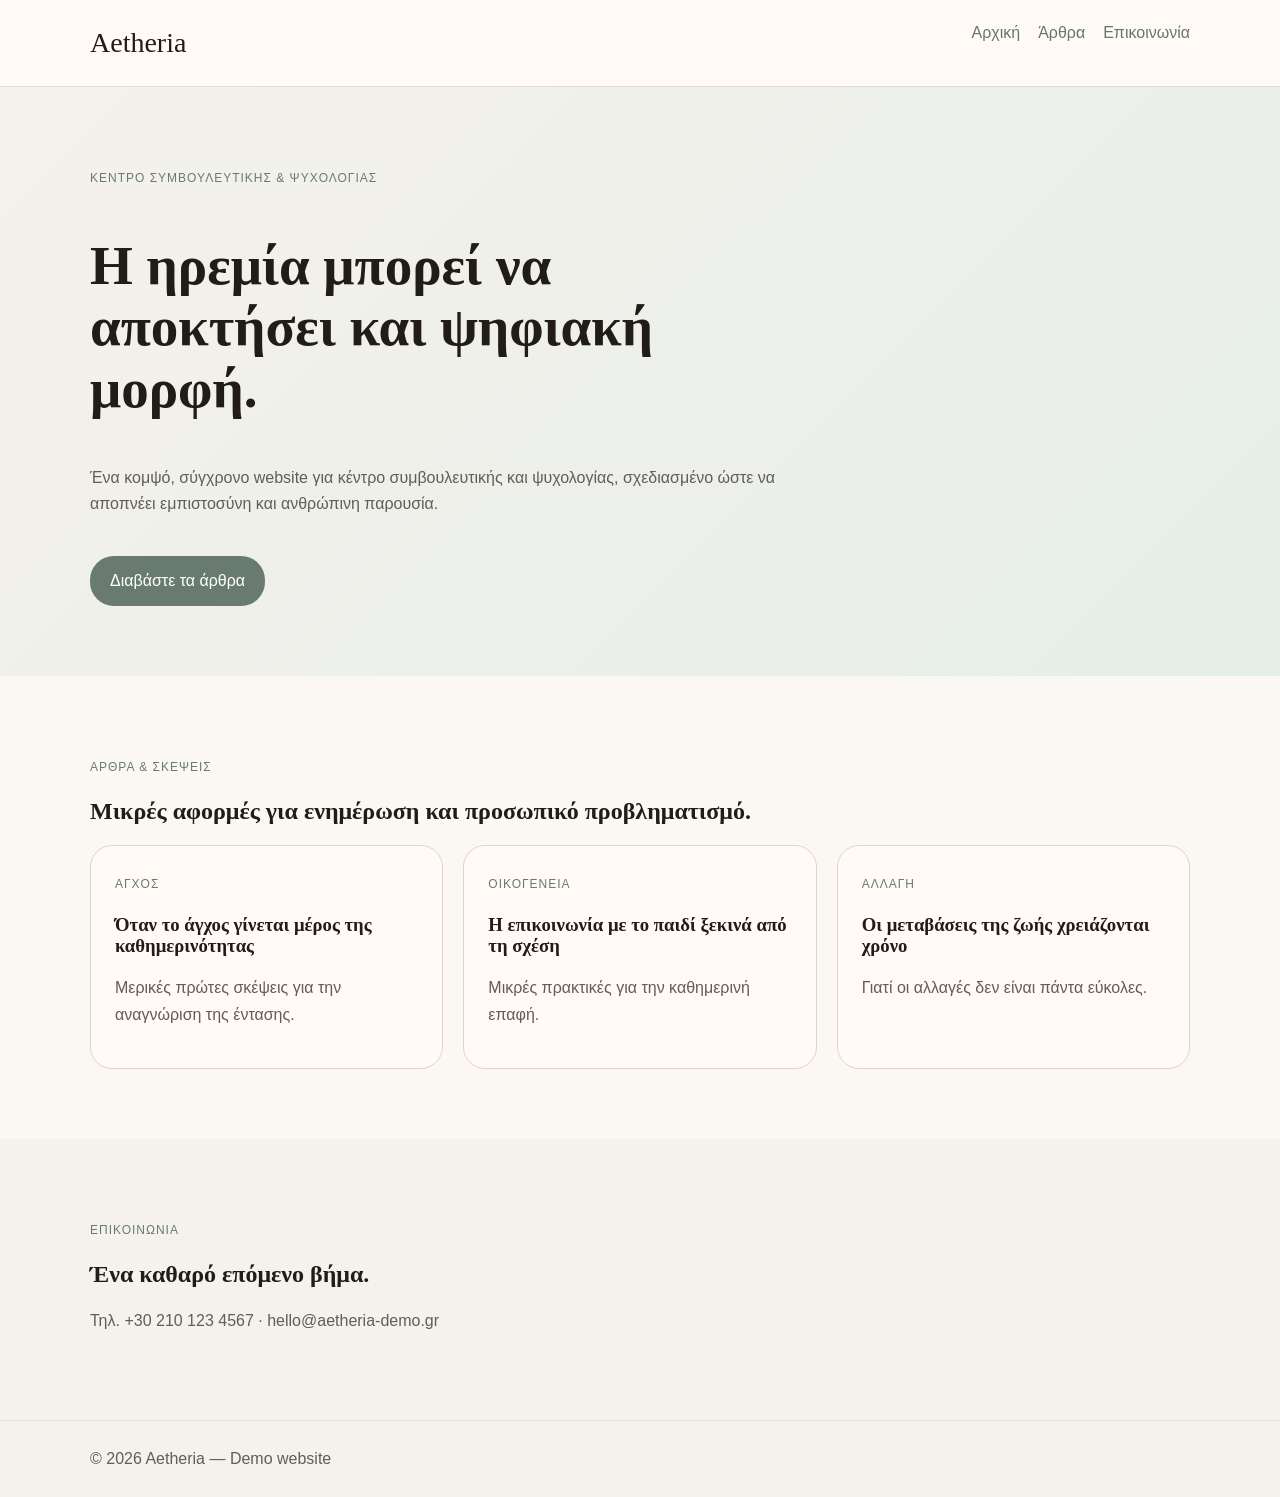
==== commit 7b156909: "Add files via upload" ====
--- a/index.html
+++ b/index.html
@@ -1,181 +1 @@
-<!DOCTYPE html>
-<html lang="el" data-theme="light">
-<head>
-  <meta charset="UTF-8" />
-  <meta name="viewport" content="width=device-width, initial-scale=1.0" />
-  <title>Aetheria | Κέντρο Συμβουλευτικής & Ψυχολογίας</title>
-  <meta name="description" content="Demo premium ιστοσελίδα για κέντρο συμβουλευτικής και ψυχολογίας με κομψή αισθητική και διακριτική κίνηση." />
-  <link rel="preconnect" href="https://fonts.googleapis.com">
-  <link rel="preconnect" href="https://fonts.gstatic.com" crossorigin>
-  <link href="https://fonts.googleapis.com/css2?family=Manrope:wght@400;500;600;700&family=Cormorant+Garamond:wght@500;600;700&display=swap" rel="stylesheet">
-  <link rel="stylesheet" href="style.css" />
-</head>
-<body>
-  <a class="skip-link" href="#main-content">Μετάβαση στο περιεχόμενο</a>
-
-  <header class="site-header">
-    <div class="container nav-bar">
-      <a href="#hero" class="brand" aria-label="Aetheria αρχική">
-        <svg class="brand-logo" viewBox="0 0 48 48" fill="none" aria-hidden="true">
-          <circle cx="24" cy="24" r="22" stroke="currentColor" stroke-width="1.5" opacity="0.35"/>
-          <path d="M14 28C18 18 30 18 34 28" stroke="currentColor" stroke-width="1.8" stroke-linecap="round"/>
-          <path d="M18 21C21 17 27 17 30 21" stroke="currentColor" stroke-width="1.5" stroke-linecap="round" opacity="0.75"/>
-        </svg>
-        <span>
-          <strong>Aetheria</strong>
-          <small>Κέντρο Συμβουλευτικής & Ψυχολογίας</small>
-        </span>
-      </a>
-
-      <nav class="main-nav" aria-label="Κύρια πλοήγηση">
-        <a href="#about">Σχετικά</a>
-        <a href="#services">Υπηρεσίες</a>
-        <a href="#space">Ο χώρος</a>
-        <a href="#contact">Επικοινωνία</a>
-      </nav>
-
-      <button class="theme-toggle" data-theme-toggle aria-label="Switch theme">
-        <span class="theme-dot"></span>
-      </button>
-    </div>
-  </header>
-
-  <main id="main-content">
-    <section id="hero" class="hero section">
-      <div class="container hero-grid">
-        <div class="hero-copy reveal">
-          <p class="eyebrow">Demo έκδοση premium homepage</p>
-          <h1>Η ηρεμία μπορεί να αποκτήσει και ψηφιακή μορφή.</h1>
-          <p class="lead">Ένα κομψό, σύγχρονο website για κέντρο συμβουλευτικής και ψυχολογίας, σχεδιασμένο ώστε να αποπνέει εμπιστοσύνη, ανθρώπινη παρουσία και υψηλή αισθητική χωρίς να γίνεται βαρύ ή ψυχρό.</p>
-          <div class="hero-actions">
-            <a class="button button-primary" href="#contact">Επικοινωνία</a>
-            <a class="button button-secondary" href="#services">Υπηρεσίες</a>
-          </div>
-        </div>
-
-        <div class="hero-visual reveal" aria-hidden="true">
-          <div class="orb orb-one"></div>
-          <div class="orb orb-two"></div>
-          <div class="hero-panel glass-card floating-card card-a">
-            <span class="mini-label">Calm design</span>
-            <h2>Soft motion</h2>
-            <p>Κίνηση χαμηλής έντασης, διακριτικά layers και καθαρές επιφάνειες.</p>
-          </div>
-          <div class="hero-panel glass-card floating-card card-b">
-            <span class="mini-label">Elegant layout</span>
-            <h2>Premium tone</h2>
-            <p>Editorial αίσθηση, ευγένεια στην τυπογραφία και ήπια χρώματα.</p>
-          </div>
-          <svg class="line-art" viewBox="0 0 500 500" fill="none">
-            <path d="M64 265C132 153 243 109 330 160C398 200 419 297 367 357C314 420 208 437 136 383C77 338 47 293 64 265Z" stroke="currentColor" stroke-width="1.2" opacity="0.35"/>
-            <path d="M129 257C164 196 225 167 284 188C341 207 374 263 357 316C338 374 272 406 208 392C149 379 103 328 129 257Z" stroke="currentColor" stroke-width="1.2" opacity="0.55"/>
-          </svg>
-        </div>
-      </div>
-    </section>
-
-    <section id="about" class="section section-soft">
-      <div class="container two-col">
-        <div class="reveal">
-          <p class="section-kicker">Σχετικά</p>
-          <h2>Ένα site που δεν μοιάζει τυπικό.</h2>
-        </div>
-        <div class="reveal">
-          <p>Η demo έκδοση Aetheria σχεδιάστηκε για να απομακρύνεται από την επίπεδη, αναμενόμενη εικόνα πολλών websites ψυχολογικών υπηρεσιών. Διατηρεί τη σοβαρότητα που χρειάζεται ένας τέτοιος χώρος, αλλά προσθέτει περισσότερη οπτική ταυτότητα, κομψά γραφικά στοιχεία και ήπια κινούμενα layers.</p>
-        </div>
-      </div>
-    </section>
-
-    <section id="services" class="section">
-      <div class="container">
-        <div class="section-head reveal">
-          <div>
-            <p class="section-kicker">Υπηρεσίες</p>
-            <h2>Οι βασικές ενότητες μένουν καθαρές, αλλά παρουσιάζονται πιο ζωντανά.</h2>
-          </div>
-          <p>Επιλέγουμε λίγες υπηρεσίες, σαφή μηνύματα και ένα grid με περισσότερο design χαρακτήρα, ώστε η σελίδα να κρατά το ενδιαφέρον χωρίς να χάνει την ισορροπία της.</p>
-        </div>
-
-        <div class="services-grid">
-          <article class="service-card reveal">
-            <span class="service-index">01</span>
-            <h3>Ατομική συμβουλευτική</h3>
-            <p>Υποστήριξη ενηλίκων για άγχος, σχέσεις, επαγγελματικές πιέσεις και προσωπική ενδυνάμωση.</p>
-          </article>
-          <article class="service-card reveal delay-1">
-            <span class="service-index">02</span>
-            <h3>Συμβουλευτική γονέων</h3>
-            <p>Δομημένη καθοδήγηση για επικοινωνία στην οικογένεια και διαχείριση καθημερινών προκλήσεων.</p>
-          </article>
-          <article class="service-card reveal delay-2">
-            <span class="service-index">03</span>
-            <h3>Διαχείριση άγχους</h3>
-            <p>Έμφαση στην κατανόηση των μοτίβων πίεσης και στην ανάπτυξη πιο λειτουργικών στρατηγικών.</p>
-          </article>
-          <article class="service-card reveal delay-3">
-            <span class="service-index">04</span>
-            <h3>Μεταβάσεις ζωής</h3>
-            <p>Στήριξη σε φάσεις αλλαγής με στόχο σταθερότητα, νοηματοδότηση και συναισθηματική ισορροπία.</p>
-          </article>
-        </div>
-      </div>
-    </section>
-
-    <section id="space" class="section editorial-band">
-      <div class="container editorial-grid">
-        <div class="visual-stack reveal" aria-hidden="true">
-          <div class="editorial-card large-card">
-            <div class="grain"></div>
-            <div class="abstract-leaf abstract-leaf-one"></div>
-            <div class="abstract-leaf abstract-leaf-two"></div>
-          </div>
-          <div class="editorial-card small-card floating-card-soft"></div>
-        </div>
-        <div class="editorial-copy reveal delay-1">
-          <p class="section-kicker">Ο χώρος</p>
-          <h2>Γραφικά στοιχεία που δημιουργούν ατμόσφαιρα χωρίς να φωνάζουν.</h2>
-          <p>Αντί για κοινότοπες stock εικόνες, η σελίδα μπορεί να στηριχθεί σε αφηρημένα οργανικά σχήματα, λεπτές κινήσεις, glow surfaces και layered σύνθεση. Έτσι αποκτά προσωπικότητα και πιο premium παρουσία.</p>
-          <div class="quote-card glass-card">
-            <p>“Η πρώτη εντύπωση πρέπει να είναι διακριτική, καθησυχαστική και αισθητικά ώριμη.”</p>
-          </div>
-        </div>
-      </div>
-    </section>
-
-    <section class="section section-soft metrics-section">
-      <div class="container metrics-grid">
-        <div class="metric-card reveal">
-          <span class="metric-value">4</span>
-          <span class="metric-label">βασικές υπηρεσίες στην αρχική</span>
-        </div>
-        <div class="metric-card reveal delay-1">
-          <span class="metric-value">1</span>
-          <span class="metric-label">κύριο CTA για επικοινωνία</span>
-        </div>
-        <div class="metric-card reveal delay-2">
-          <span class="metric-value">0</span>
-          <span class="metric-label">περιττά blocks ή βαρύ UI</span>
-        </div>
-      </div>
-    </section>
-
-    <section id="contact" class="section contact-section">
-      <div class="container contact-grid">
-        <div class="reveal">
-          <p class="section-kicker">Επικοινωνία</p>
-          <h2>Ένα καθαρό τέλος διαδρομής με σαφή στοιχεία επικοινωνίας.</h2>
-          <p>Για τη demo έκδοση χρησιμοποιούνται ενδεικτικά στοιχεία. Στην τελική εκδοχή θα τα αντικαταστήσουμε με τα πραγματικά στοιχεία του κέντρου και, αν θελήσεις, με φόρμα επικοινωνίας ή χάρτη.</p>
-        </div>
-        <div class="contact-card glass-card reveal delay-1">
-          <p><strong>Τηλέφωνο</strong><br><a href="tel:+302101234567">+30 210 123 4567</a></p>
-          <p><strong>Email</strong><br><a href="mailto:hello@aetheria-demo.gr">hello@aetheria-demo.gr</a></p>
-          <p><strong>Διεύθυνση</strong><br>Λεωφ. Κηφισίας 112, Αθήνα</p>
-          <a class="button button-primary full-button" href="mailto:hello@aetheria-demo.gr">Αποστολή email</a>
-        </div>
-      </div>
-    </section>
-  </main>
-
-  <script src="script.js"></script>
-</body>
-</html>
+<!doctype html><html lang="el"><head><meta charset="utf-8"><meta name="viewport" content="width=device-width,initial-scale=1"><title>Aetheria</title><link rel="stylesheet" href="style.css"></head><body><header class="header"><div class="container"><span class="brand">Aetheria</span><nav class="nav"><a href="index.html">Αρχική</a><a href="articles.html">Άρθρα</a><a href="index.html#contact">Επικοινωνία</a></nav></div></header><main><section class="hero"><div class="container"><p class="tag">Κέντρο Συμβουλευτικής & Ψυχολογίας</p><h1>Η ηρεμία μπορεί να αποκτήσει και ψηφιακή μορφή.</h1><p class="lead">Ένα κομψό, σύγχρονο website για κέντρο συμβουλευτικής και ψυχολογίας, σχεδιασμένο ώστε να αποπνέει εμπιστοσύνη και ανθρώπινη παρουσία.</p><a class="btn" href="articles.html">Διαβάστε τα άρθρα</a></div></section><section class="section soft"><div class="container"><p class="tag">Άρθρα & Σκέψεις</p><h2>Μικρές αφορμές για ενημέρωση και προσωπικό προβληματισμό.</h2><div class="grid"><a class="card" href="articles/anxiety-everyday.html"><span class="tag">Άγχος</span><h3>Όταν το άγχος γίνεται μέρος της καθημερινότητας</h3><p>Μερικές πρώτες σκέψεις για την αναγνώριση της έντασης.</p></a><a class="card" href="articles/parent-communication.html"><span class="tag">Οικογένεια</span><h3>Η επικοινωνία με το παιδί ξεκινά από τη σχέση</h3><p>Μικρές πρακτικές για την καθημερινή επαφή.</p></a><a class="card" href="articles/life-transitions.html"><span class="tag">Αλλαγή</span><h3>Οι μεταβάσεις της ζωής χρειάζονται χρόνο</h3><p>Γιατί οι αλλαγές δεν είναι πάντα εύκολες.</p></a></div></div></section><section id="contact" class="section"><div class="container"><p class="tag">Επικοινωνία</p><h2>Ένα καθαρό επόμενο βήμα.</h2><p>Τηλ. +30 210 123 4567 · hello@aetheria-demo.gr</p></div></section></main><footer><div class="container">© 2026 Aetheria — Demo website</div></footer></body></html>
--- a/style.css
+++ b/style.css
@@ -1,557 +1 @@
-:root,
-[data-theme="light"] {
-  --bg: #f5f1eb;
-  --surface: rgba(255, 251, 247, 0.72);
-  --surface-2: rgba(248, 241, 233, 0.88);
-  --surface-strong: #efe5d9;
-  --text: #221c18;
-  --muted: #756b63;
-  --faint: #a5988d;
-  --line: rgba(34, 28, 24, 0.1);
-  --primary: #697b71;
-  --primary-dark: #4d5e55;
-  --highlight: #d6c2ae;
-  --shadow-sm: 0 10px 30px rgba(35, 22, 9, 0.06);
-  --shadow-lg: 0 24px 80px rgba(35, 22, 9, 0.1);
-  --radius-sm: 18px;
-  --radius-lg: 30px;
-  --radius-xl: 38px;
-}
-
-[data-theme="dark"] {
-  --bg: #171412;
-  --surface: rgba(35, 31, 28, 0.76);
-  --surface-2: rgba(42, 38, 34, 0.88);
-  --surface-strong: #2a2521;
-  --text: #ebe3da;
-  --muted: #b0a69d;
-  --faint: #84796f;
-  --line: rgba(235, 227, 218, 0.1);
-  --primary: #9ab1a5;
-  --primary-dark: #829a8f;
-  --highlight: #866d5b;
-  --shadow-sm: 0 10px 30px rgba(0, 0, 0, 0.2);
-  --shadow-lg: 0 24px 80px rgba(0, 0, 0, 0.35);
-}
-
-* { box-sizing: border-box; }
-html { scroll-behavior: smooth; }
-body {
-  margin: 0;
-  min-height: 100vh;
-  font-family: 'Manrope', sans-serif;
-  background:
-    radial-gradient(circle at 12% 18%, rgba(214, 194, 174, 0.25), transparent 0 32%),
-    radial-gradient(circle at 85% 22%, rgba(105, 123, 113, 0.18), transparent 0 26%),
-    linear-gradient(180deg, var(--bg) 0%, color-mix(in srgb, var(--bg) 94%, #ffffff 6%) 100%);
-  color: var(--text);
-  line-height: 1.65;
-  overflow-x: hidden;
-}
-
-a { color: inherit; text-decoration: none; }
-button { font: inherit; }
-svg { display: block; }
-
-.skip-link {
-  position: absolute;
-  left: -9999px;
-}
-.skip-link:focus {
-  left: 14px;
-  top: 14px;
-  background: var(--surface-strong);
-  padding: 12px 16px;
-  border-radius: 12px;
-  z-index: 1000;
-}
-
-.container {
-  width: min(1180px, calc(100% - 40px));
-  margin: 0 auto;
-}
-
-.section {
-  padding: clamp(72px, 10vw, 124px) 0;
-}
-
-.site-header {
-  position: sticky;
-  top: 0;
-  z-index: 40;
-  backdrop-filter: blur(18px);
-  background: color-mix(in srgb, var(--bg) 78%, transparent 22%);
-  border-bottom: 1px solid var(--line);
-}
-
-.nav-bar {
-  min-height: 82px;
-  display: flex;
-  align-items: center;
-  justify-content: space-between;
-  gap: 24px;
-}
-
-.brand {
-  display: inline-flex;
-  align-items: center;
-  gap: 14px;
-  min-width: 0;
-}
-
-.brand-logo {
-  width: 44px;
-  height: 44px;
-  color: var(--primary);
-  flex: 0 0 auto;
-}
-
-.brand strong {
-  display: block;
-  font-size: 1rem;
-  letter-spacing: 0.08em;
-}
-
-.brand small {
-  display: block;
-  color: var(--muted);
-  font-size: 0.78rem;
-}
-
-.main-nav {
-  display: flex;
-  gap: 28px;
-}
-
-.main-nav a {
-  color: var(--muted);
-  font-size: 0.95rem;
-  position: relative;
-}
-
-.main-nav a::after {
-  content: "";
-  position: absolute;
-  left: 0;
-  bottom: -8px;
-  width: 100%;
-  height: 1px;
-  background: currentColor;
-  transform: scaleX(0);
-  transform-origin: left;
-  transition: transform 180ms ease;
-}
-
-.main-nav a:hover::after { transform: scaleX(1); }
-
-.theme-toggle {
-  width: 46px;
-  height: 46px;
-  border-radius: 999px;
-  border: 1px solid var(--line);
-  background: var(--surface);
-  display: inline-flex;
-  align-items: center;
-  justify-content: center;
-  cursor: pointer;
-}
-
-.theme-dot {
-  width: 14px;
-  height: 14px;
-  border-radius: 50%;
-  background: linear-gradient(135deg, var(--primary), var(--highlight));
-}
-
-.hero-grid,
-.two-col,
-.editorial-grid,
-.contact-grid {
-  display: grid;
-  grid-template-columns: repeat(2, minmax(0, 1fr));
-  gap: 40px;
-  align-items: center;
-}
-
-.eyebrow,
-.section-kicker,
-.mini-label,
-.service-index {
-  display: inline-block;
-  text-transform: uppercase;
-  letter-spacing: 0.18em;
-  font-size: 0.74rem;
-  color: var(--muted);
-}
-
-h1, h2, h3 {
-  margin: 0;
-  font-family: 'Cormorant Garamond', serif;
-  line-height: 1.04;
-  font-weight: 600;
-}
-
-h1 {
-  font-size: clamp(3.2rem, 6vw, 6.4rem);
-  margin: 18px 0 22px;
-  max-width: 10ch;
-}
-
-h2 {
-  font-size: clamp(2.4rem, 4vw, 4rem);
-  margin-bottom: 16px;
-}
-
-h3 {
-  font-size: 2rem;
-  margin: 14px 0 12px;
-}
-
-p {
-  margin: 0;
-  color: var(--muted);
-  max-width: 68ch;
-}
-
-.lead {
-  font-size: 1.06rem;
-  max-width: 58ch;
-}
-
-.hero-actions {
-  display: flex;
-  flex-wrap: wrap;
-  gap: 14px;
-  margin-top: 28px;
-}
-
-.button {
-  min-height: 48px;
-  padding: 0 20px;
-  border-radius: 999px;
-  display: inline-flex;
-  align-items: center;
-  justify-content: center;
-  border: 1px solid var(--line);
-  transition: transform 180ms ease, background 180ms ease, border-color 180ms ease;
-}
-
-.button:hover { transform: translateY(-1px); }
-
-.button-primary {
-  background: var(--primary);
-  color: white;
-  border-color: transparent;
-}
-
-.button-primary:hover { background: var(--primary-dark); }
-
-.button-secondary {
-  background: var(--surface);
-  color: var(--text);
-}
-
-.full-button {
-  width: 100%;
-  margin-top: 16px;
-}
-
-.hero-visual {
-  position: relative;
-  min-height: 620px;
-}
-
-.orb {
-  position: absolute;
-  border-radius: 50%;
-  filter: blur(10px);
-  animation: drift 10s ease-in-out infinite;
-}
-
-.orb-one {
-  width: 340px;
-  height: 340px;
-  background: radial-gradient(circle at 30% 30%, rgba(214, 194, 174, 0.9), rgba(214, 194, 174, 0.05));
-  top: 30px;
-  left: 20px;
-}
-
-.orb-two {
-  width: 300px;
-  height: 300px;
-  background: radial-gradient(circle at 50% 50%, rgba(105, 123, 113, 0.35), rgba(105, 123, 113, 0.02));
-  right: 20px;
-  bottom: 70px;
-  animation-delay: -3s;
-}
-
-.line-art {
-  position: absolute;
-  inset: 30px 0 0 0;
-  width: 100%;
-  height: 100%;
-  color: var(--text);
-  opacity: 0.55;
-}
-
-.glass-card,
-.service-card,
-.metric-card,
-.editorial-card,
-.contact-card {
-  border: 1px solid var(--line);
-  background: var(--surface);
-  backdrop-filter: blur(18px);
-  box-shadow: var(--shadow-sm);
-}
-
-.hero-panel {
-  position: absolute;
-  width: min(320px, 76%);
-  padding: 24px;
-  border-radius: var(--radius-xl);
-}
-
-.card-a { top: 72px; right: 8%; }
-.card-b { bottom: 92px; left: 2%; }
-
-.floating-card { animation: floaty 7s ease-in-out infinite; }
-.floating-card-soft { animation: floaty 8s ease-in-out infinite; }
-.card-b { animation-delay: -2s; }
-
-.section-soft {
-  background: color-mix(in srgb, var(--surface-2) 72%, transparent 28%);
-  border-top: 1px solid var(--line);
-  border-bottom: 1px solid var(--line);
-}
-
-.section-head {
-  display: grid;
-  grid-template-columns: 1.15fr 0.85fr;
-  gap: 28px;
-  align-items: end;
-  margin-bottom: 34px;
-}
-
-.services-grid {
-  display: grid;
-  grid-template-columns: repeat(2, minmax(0, 1fr));
-  gap: 22px;
-}
-
-.service-card {
-  border-radius: var(--radius-lg);
-  padding: 28px;
-  position: relative;
-  overflow: hidden;
-}
-
-.service-card::before {
-  content: "";
-  position: absolute;
-  inset: auto -40px -40px auto;
-  width: 140px;
-  height: 140px;
-  border-radius: 50%;
-  background: radial-gradient(circle, rgba(214, 194, 174, 0.22), transparent 70%);
-}
-
-.editorial-band {
-  overflow: hidden;
-}
-
-.visual-stack {
-  position: relative;
-  min-height: 520px;
-}
-
-.editorial-card {
-  border-radius: 34px;
-  position: absolute;
-}
-
-.large-card {
-  inset: 0 72px 32px 0;
-  background:
-    linear-gradient(140deg, rgba(255,255,255,0.55), rgba(255,255,255,0.08)),
-    linear-gradient(180deg, color-mix(in srgb, var(--surface-strong) 88%, transparent 12%), color-mix(in srgb, var(--primary) 18%, var(--surface-strong) 82%));
-  overflow: hidden;
-}
-
-.small-card {
-  width: 180px;
-  height: 180px;
-  right: 0;
-  bottom: 0;
-  background:
-    linear-gradient(160deg, color-mix(in srgb, var(--highlight) 65%, transparent 35%), color-mix(in srgb, var(--surface) 90%, transparent 10%));
-}
-
-.grain {
-  position: absolute;
-  inset: 0;
-  opacity: 0.18;
-  background-image:
-    radial-gradient(circle at 20% 20%, rgba(255,255,255,0.75) 0 1px, transparent 1px),
-    radial-gradient(circle at 70% 60%, rgba(34,28,24,0.18) 0 1px, transparent 1px);
-  background-size: 16px 16px, 22px 22px;
-}
-
-.abstract-leaf {
-  position: absolute;
-  border-radius: 120px 120px 18px 120px;
-  border: 1px solid rgba(255,255,255,0.38);
-  background: linear-gradient(180deg, rgba(255,255,255,0.34), rgba(255,255,255,0.08));
-  transform-origin: center;
-}
-
-.abstract-leaf-one {
-  width: 180px;
-  height: 260px;
-  left: 16%;
-  top: 18%;
-  transform: rotate(-18deg);
-  animation: sway 9s ease-in-out infinite;
-}
-
-.abstract-leaf-two {
-  width: 220px;
-  height: 300px;
-  right: 16%;
-  top: 20%;
-  transform: rotate(18deg);
-  animation: sway 10s ease-in-out infinite reverse;
-}
-
-.quote-card,
-.contact-card {
-  border-radius: var(--radius-lg);
-  padding: 24px;
-  margin-top: 26px;
-}
-
-.metrics-grid {
-  display: grid;
-  grid-template-columns: repeat(3, minmax(0, 1fr));
-  gap: 20px;
-}
-
-.metric-card {
-  border-radius: 26px;
-  padding: 28px;
-}
-
-.metric-value {
-  display: block;
-  font-family: 'Cormorant Garamond', serif;
-  font-size: 3.6rem;
-  line-height: 1;
-  color: var(--text);
-}
-
-.metric-label {
-  display: block;
-  margin-top: 8px;
-  color: var(--muted);
-}
-
-.reveal {
-  opacity: 0;
-  transform: translateY(24px);
-  transition: opacity 700ms ease, transform 700ms ease;
-}
-
-.reveal.is-visible {
-  opacity: 1;
-  transform: translateY(0);
-}
-
-.delay-1 { transition-delay: 120ms; }
-.delay-2 { transition-delay: 220ms; }
-.delay-3 { transition-delay: 320ms; }
-
-@keyframes floaty {
-  0%, 100% { transform: translateY(0px); }
-  50% { transform: translateY(-12px); }
-}
-
-@keyframes drift {
-  0%, 100% { transform: translate3d(0, 0, 0) scale(1); }
-  50% { transform: translate3d(0, -14px, 0) scale(1.03); }
-}
-
-@keyframes sway {
-  0%, 100% { transform: rotate(-18deg) translateY(0px); }
-  50% { transform: rotate(-14deg) translateY(-10px); }
-}
-
-@media (max-width: 980px) {
-  .hero-grid,
-  .two-col,
-  .editorial-grid,
-  .contact-grid,
-  .section-head,
-  .services-grid,
-  .metrics-grid {
-    grid-template-columns: 1fr;
-  }
-
-  .main-nav {
-    display: none;
-  }
-
-  .hero-visual,
-  .visual-stack {
-    min-height: 420px;
-  }
-
-  h1 {
-    max-width: none;
-  }
-}
-
-@media (max-width: 640px) {
-  .container {
-    width: min(calc(100% - 24px), 1180px);
-  }
-
-  .nav-bar {
-    min-height: 74px;
-  }
-
-  .brand small {
-    display: none;
-  }
-
-  .hero-panel,
-  .service-card,
-  .metric-card,
-  .contact-card,
-  .quote-card {
-    padding: 22px;
-  }
-
-  .card-a {
-    top: 24px;
-    right: 0;
-  }
-
-  .card-b {
-    bottom: 36px;
-    left: 0;
-  }
-}
-
-@media (prefers-reduced-motion: reduce) {
-  *, *::before, *::after {
-    animation-duration: 0.01ms !important;
-    animation-iteration-count: 1 !important;
-    transition-duration: 0.01ms !important;
-    scroll-behavior: auto !important;
-  }
-
-  .reveal {
-    opacity: 1;
-    transform: none;
-  }
-}
+body{margin:0;font-family:Arial,sans-serif;background:#f5f1eb;color:#221c18;line-height:1.65}.container{width:min(1100px,calc(100% - 40px));margin:auto}.header{padding:20px 0;border-bottom:1px solid #ddd;background:#fffaf6}.brand{font-family:Georgia,serif;font-size:28px}.nav{float:right}.nav a{margin-left:18px;color:#66766e;text-decoration:none}.hero,.section{padding:70px 0}.hero{background:linear-gradient(135deg,#f5f1eb,#e6eee9)}h1,h2,h3{font-family:Georgia,serif;line-height:1.12}.hero h1{font-size:55px;max-width:700px}.lead,p{color:#625d56;max-width:750px}.btn{display:inline-block;margin-top:22px;padding:12px 20px;background:#697b71;color:white;border-radius:24px;text-decoration:none}.grid{display:grid;grid-template-columns:repeat(3,1fr);gap:20px}.card{display:block;padding:24px;background:#fffaf6;border:1px solid #ded5ca;border-radius:22px;text-decoration:none;color:inherit}.card:hover{transform:translateY(-4px)}.tag{color:#697b71;font-size:12px;text-transform:uppercase;letter-spacing:1px}.soft{background:#fbf8f3}.article{max-width:760px;margin:auto;padding:70px 0}.article h1{font-size:52px}.article h2{margin-top:42px}.back{color:#697b71;text-decoration:none}footer{padding:25px 0;border-top:1px solid #ddd;color:#625d56}@media(max-width:700px){.grid{grid-template-columns:1fr}.hero h1,.article h1{font-size:40px}.nav{display:none}}
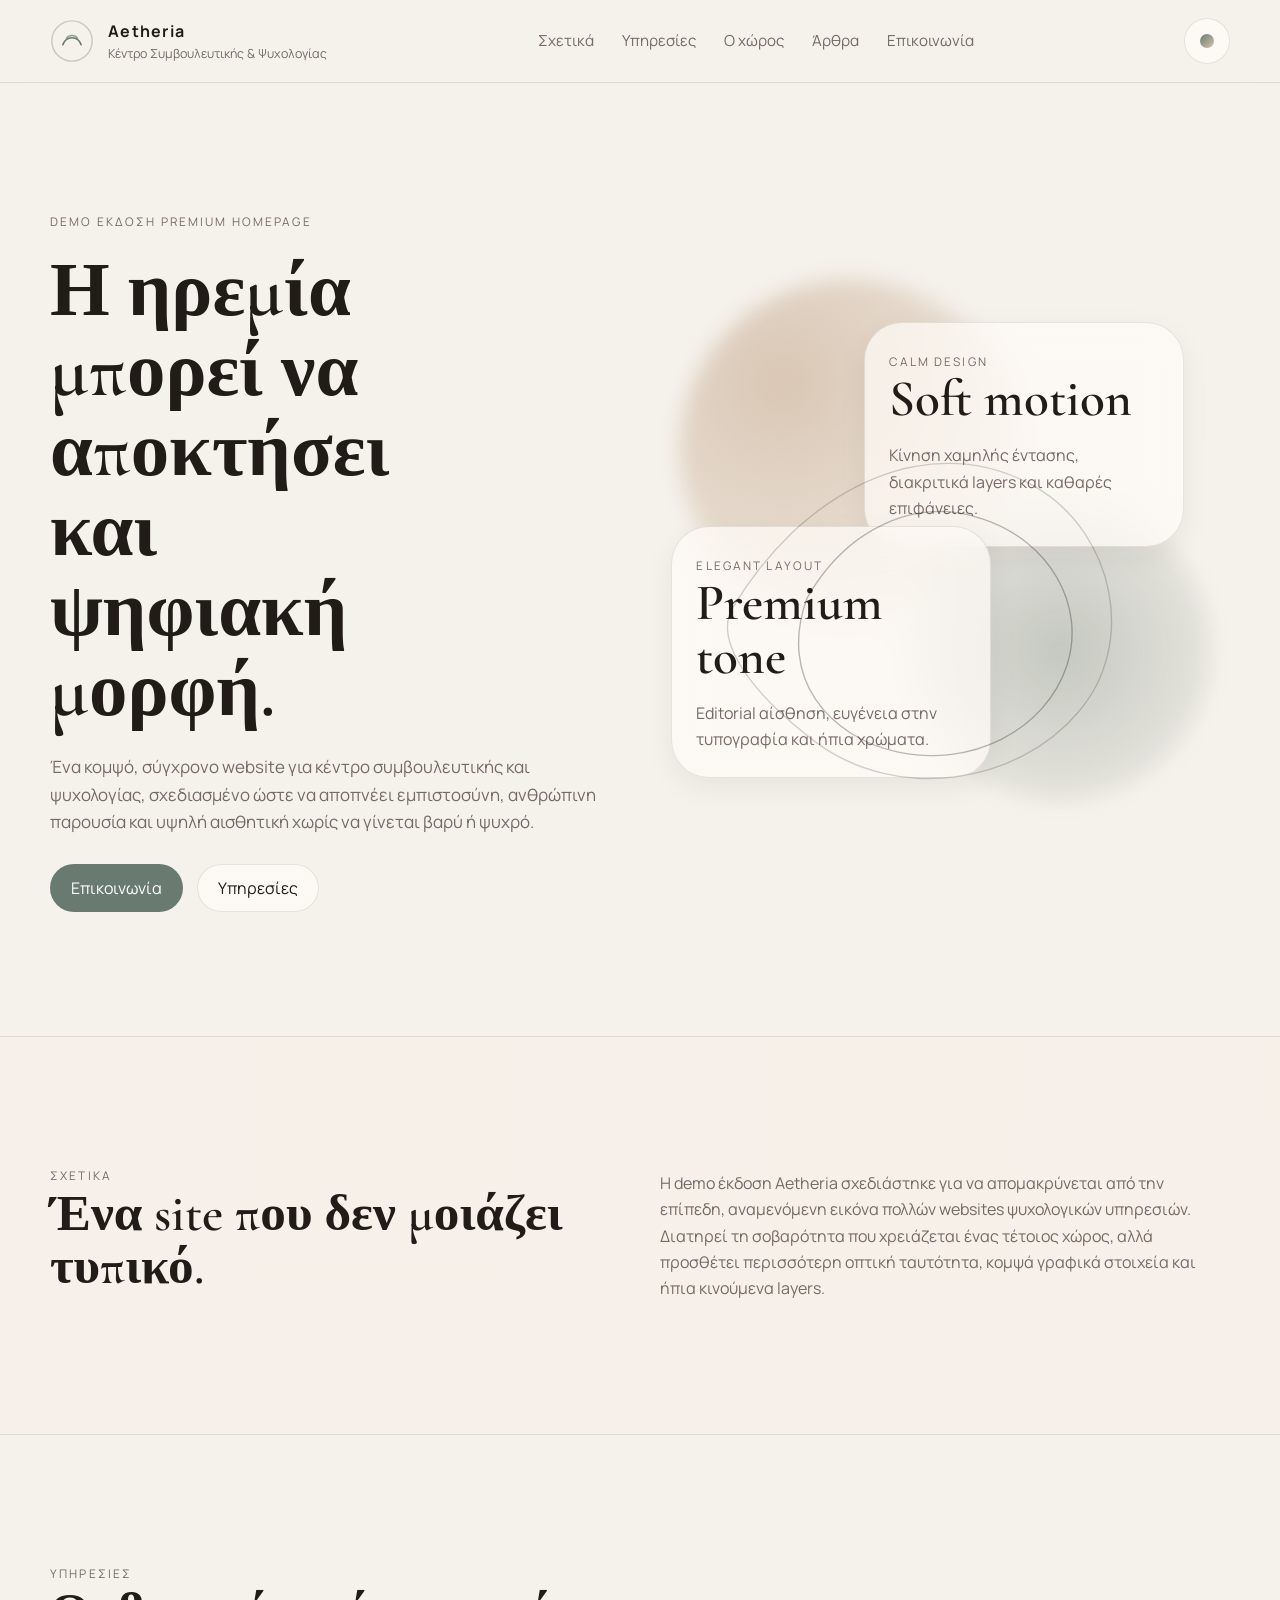
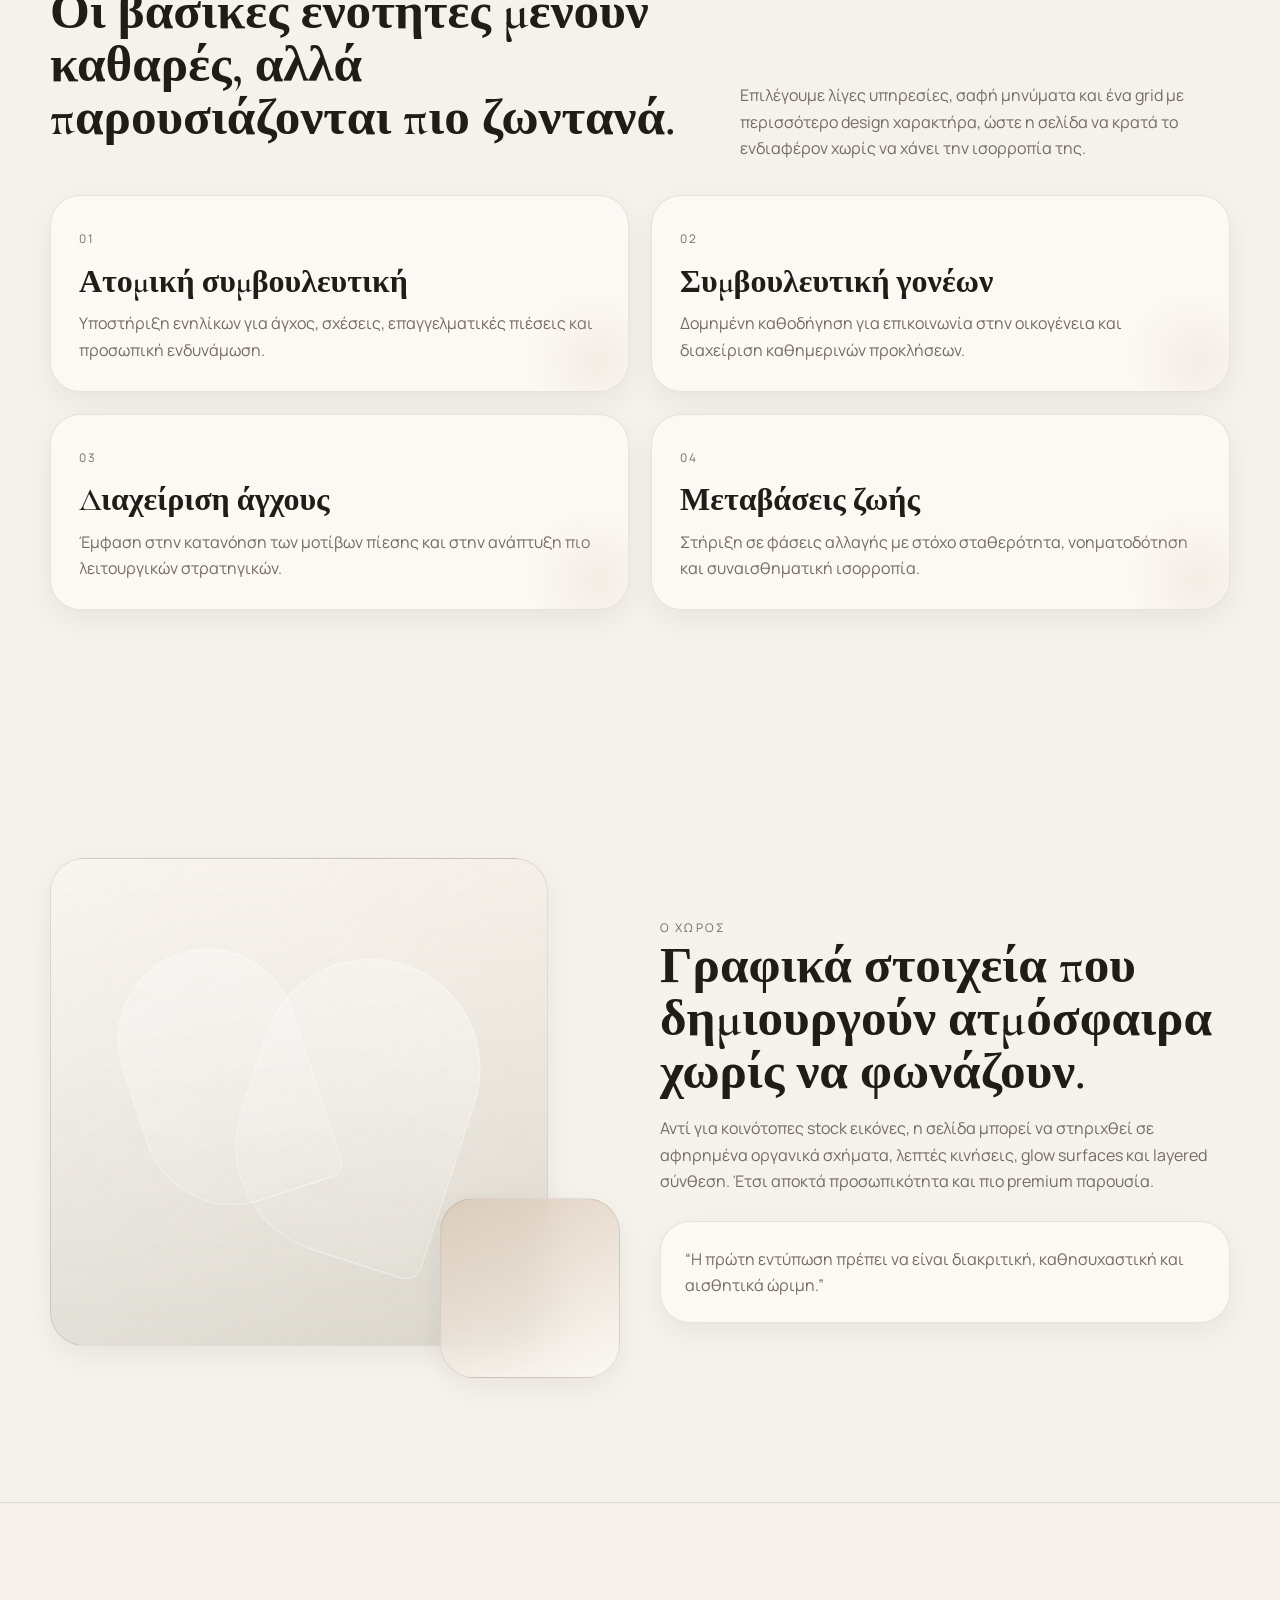
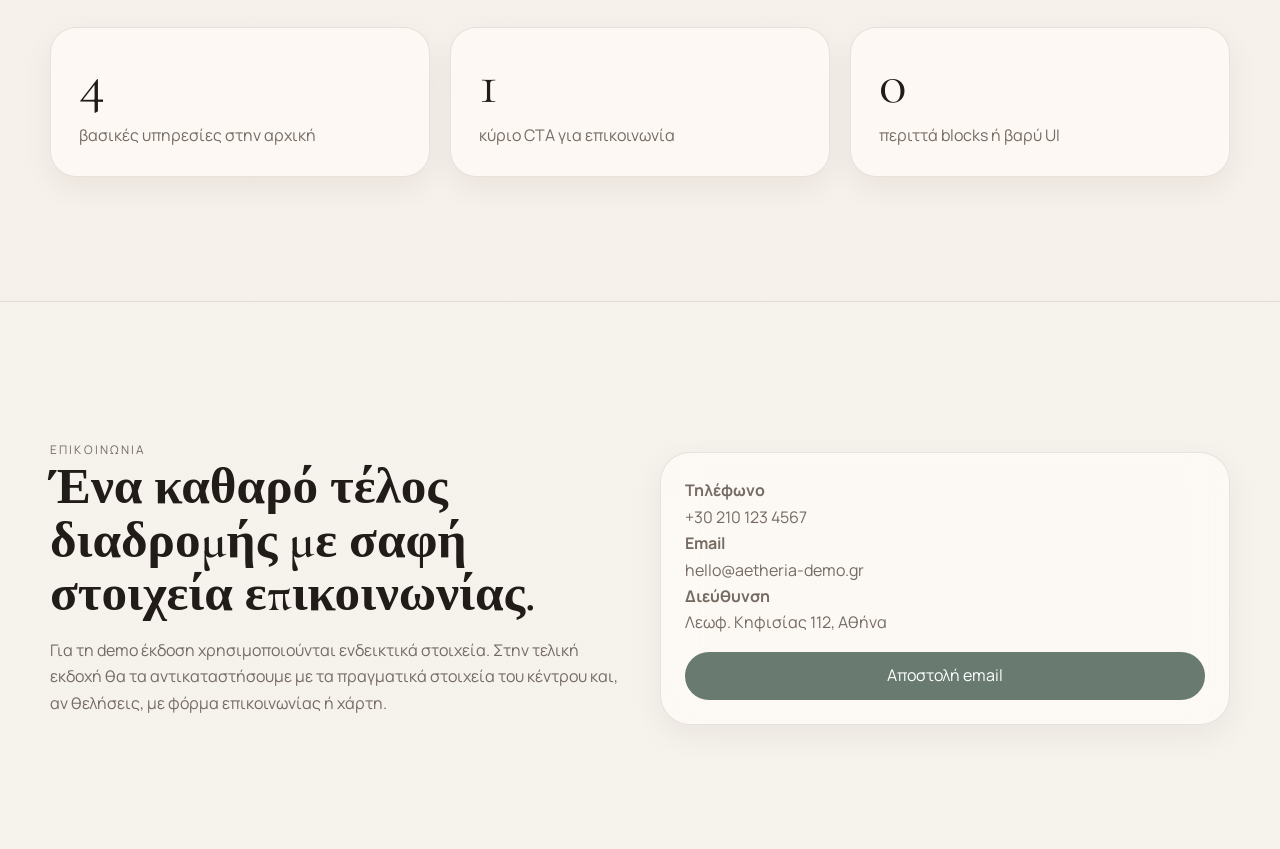
==== commit 05c690e7: "Add files via upload" ====
--- a/index.html
+++ b/index.html
@@ -1 +1 @@
-<!doctype html><html lang="el"><head><meta charset="utf-8"><meta name="viewport" content="width=device-width,initial-scale=1"><title>Aetheria</title><link rel="stylesheet" href="style.css"></head><body><header class="header"><div class="container"><span class="brand">Aetheria</span><nav class="nav"><a href="index.html">Αρχική</a><a href="articles.html">Άρθρα</a><a href="index.html#contact">Επικοινωνία</a></nav></div></header><main><section class="hero"><div class="container"><p class="tag">Κέντρο Συμβουλευτικής & Ψυχολογίας</p><h1>Η ηρεμία μπορεί να αποκτήσει και ψηφιακή μορφή.</h1><p class="lead">Ένα κομψό, σύγχρονο website για κέντρο συμβουλευτικής και ψυχολογίας, σχεδιασμένο ώστε να αποπνέει εμπιστοσύνη και ανθρώπινη παρουσία.</p><a class="btn" href="articles.html">Διαβάστε τα άρθρα</a></div></section><section class="section soft"><div class="container"><p class="tag">Άρθρα & Σκέψεις</p><h2>Μικρές αφορμές για ενημέρωση και προσωπικό προβληματισμό.</h2><div class="grid"><a class="card" href="articles/anxiety-everyday.html"><span class="tag">Άγχος</span><h3>Όταν το άγχος γίνεται μέρος της καθημερινότητας</h3><p>Μερικές πρώτες σκέψεις για την αναγνώριση της έντασης.</p></a><a class="card" href="articles/parent-communication.html"><span class="tag">Οικογένεια</span><h3>Η επικοινωνία με το παιδί ξεκινά από τη σχέση</h3><p>Μικρές πρακτικές για την καθημερινή επαφή.</p></a><a class="card" href="articles/life-transitions.html"><span class="tag">Αλλαγή</span><h3>Οι μεταβάσεις της ζωής χρειάζονται χρόνο</h3><p>Γιατί οι αλλαγές δεν είναι πάντα εύκολες.</p></a></div></div></section><section id="contact" class="section"><div class="container"><p class="tag">Επικοινωνία</p><h2>Ένα καθαρό επόμενο βήμα.</h2><p>Τηλ. +30 210 123 4567 · hello@aetheria-demo.gr</p></div></section></main><footer><div class="container">© 2026 Aetheria — Demo website</div></footer></body></html>+<!DOCTYPE html><html lang="el" data-theme="light"><head><meta charset="UTF-8"><meta name="viewport" content="width=device-width, initial-scale=1.0"><title>Aetheria | Κέντρο Συμβουλευτικής & Ψυχολογίας</title><link rel="preconnect" href="https://fonts.googleapis.com"><link rel="preconnect" href="https://fonts.gstatic.com" crossorigin><link href="https://fonts.googleapis.com/css2?family=Manrope:wght@400;500;600;700&family=Cormorant+Garamond:wght@500;600;700&display=swap" rel="stylesheet"><link rel="stylesheet" href="style.css"></head><body><a class="skip-link" href="#main-content">Μετάβαση στο περιεχόμενο</a><header class="site-header"><div class="container nav-bar"><a href="#hero" class="brand" aria-label="Aetheria αρχική"><svg class="brand-logo" viewBox="0 0 48 48" fill="none"><circle cx="24" cy="24" r="22" stroke="currentColor" stroke-width="1.5" opacity=".35"/><path d="M14 28C18 18 30 18 34 28" stroke="currentColor" stroke-width="1.8" stroke-linecap="round"/><path d="M18 21C21 17 27 17 30 21" stroke="currentColor" stroke-width="1.5" stroke-linecap="round" opacity=".75"/></svg><span><strong>Aetheria</strong><small>Κέντρο Συμβουλευτικής & Ψυχολογίας</small></span></a><nav class="main-nav"><a href="#about">Σχετικά</a><a href="#services">Υπηρεσίες</a><a href="#space">Ο χώρος</a><a href="articles.html">Άρθρα</a><a href="#contact">Επικοινωνία</a></nav><button class="theme-toggle" data-theme-toggle aria-label="Switch theme"><span class="theme-dot"></span></button></div></header><main id="main-content"><section id="hero" class="hero section"><div class="container hero-grid"><div class="hero-copy reveal"><p class="eyebrow">Demo έκδοση premium homepage</p><h1>Η ηρεμία μπορεί να αποκτήσει και ψηφιακή μορφή.</h1><p class="lead">Ένα κομψό, σύγχρονο website για κέντρο συμβουλευτικής και ψυχολογίας, σχεδιασμένο ώστε να αποπνέει εμπιστοσύνη, ανθρώπινη παρουσία και υψηλή αισθητική χωρίς να γίνεται βαρύ ή ψυχρό.</p><div class="hero-actions"><a class="button button-primary" href="#contact">Επικοινωνία</a><a class="button button-secondary" href="#services">Υπηρεσίες</a></div></div><div class="hero-visual reveal" aria-hidden="true"><div class="orb orb-one"></div><div class="orb orb-two"></div><div class="hero-panel glass-card floating-card card-a"><span class="mini-label">Calm design</span><h2>Soft motion</h2><p>Κίνηση χαμηλής έντασης, διακριτικά layers και καθαρές επιφάνειες.</p></div><div class="hero-panel glass-card floating-card card-b"><span class="mini-label">Elegant layout</span><h2>Premium tone</h2><p>Editorial αίσθηση, ευγένεια στην τυπογραφία και ήπια χρώματα.</p></div><svg class="line-art" viewBox="0 0 500 500" fill="none"><path d="M64 265C132 153 243 109 330 160C398 200 419 297 367 357C314 420 208 437 136 383C77 338 47 293 64 265Z" stroke="currentColor" stroke-width="1.2" opacity=".35"/><path d="M129 257C164 196 225 167 284 188C341 207 374 263 357 316C338 374 272 406 208 392C149 379 103 328 129 257Z" stroke="currentColor" stroke-width="1.2" opacity=".55"/></svg></div></div></section><section id="about" class="section section-soft"><div class="container two-col"><div class="reveal"><p class="section-kicker">Σχετικά</p><h2>Ένα site που δεν μοιάζει τυπικό.</h2></div><div class="reveal"><p>Η demo έκδοση Aetheria σχεδιάστηκε για να απομακρύνεται από την επίπεδη, αναμενόμενη εικόνα πολλών websites ψυχολογικών υπηρεσιών. Διατηρεί τη σοβαρότητα που χρειάζεται ένας τέτοιος χώρος, αλλά προσθέτει περισσότερη οπτική ταυτότητα, κομψά γραφικά στοιχεία και ήπια κινούμενα layers.</p></div></div></section><section id="services" class="section"><div class="container"><div class="section-head reveal"><div><p class="section-kicker">Υπηρεσίες</p><h2>Οι βασικές ενότητες μένουν καθαρές, αλλά παρουσιάζονται πιο ζωντανά.</h2></div><p>Επιλέγουμε λίγες υπηρεσίες, σαφή μηνύματα και ένα grid με περισσότερο design χαρακτήρα, ώστε η σελίδα να κρατά το ενδιαφέρον χωρίς να χάνει την ισορροπία της.</p></div><div class="services-grid"><article class="service-card reveal"><span class="service-index">01</span><h3>Ατομική συμβουλευτική</h3><p>Υποστήριξη ενηλίκων για άγχος, σχέσεις, επαγγελματικές πιέσεις και προσωπική ενδυνάμωση.</p></article><article class="service-card reveal delay-1"><span class="service-index">02</span><h3>Συμβουλευτική γονέων</h3><p>Δομημένη καθοδήγηση για επικοινωνία στην οικογένεια και διαχείριση καθημερινών προκλήσεων.</p></article><article class="service-card reveal delay-2"><span class="service-index">03</span><h3>Διαχείριση άγχους</h3><p>Έμφαση στην κατανόηση των μοτίβων πίεσης και στην ανάπτυξη πιο λειτουργικών στρατηγικών.</p></article><article class="service-card reveal delay-3"><span class="service-index">04</span><h3>Μεταβάσεις ζωής</h3><p>Στήριξη σε φάσεις αλλαγής με στόχο σταθερότητα, νοηματοδότηση και συναισθηματική ισορροπία.</p></article></div></div></section><section id="space" class="section editorial-band"><div class="container editorial-grid"><div class="visual-stack reveal" aria-hidden="true"><div class="editorial-card large-card"><div class="grain"></div><div class="abstract-leaf abstract-leaf-one"></div><div class="abstract-leaf abstract-leaf-two"></div></div><div class="editorial-card small-card floating-card-soft"></div></div><div class="editorial-copy reveal delay-1"><p class="section-kicker">Ο χώρος</p><h2>Γραφικά στοιχεία που δημιουργούν ατμόσφαιρα χωρίς να φωνάζουν.</h2><p>Αντί για κοινότοπες stock εικόνες, η σελίδα μπορεί να στηριχθεί σε αφηρημένα οργανικά σχήματα, λεπτές κινήσεις, glow surfaces και layered σύνθεση. Έτσι αποκτά προσωπικότητα και πιο premium παρουσία.</p><div class="quote-card glass-card"><p>“Η πρώτη εντύπωση πρέπει να είναι διακριτική, καθησυχαστική και αισθητικά ώριμη.”</p></div></div></div></section><section class="section section-soft metrics-section"><div class="container metrics-grid"><div class="metric-card reveal"><span class="metric-value">4</span><span class="metric-label">βασικές υπηρεσίες στην αρχική</span></div><div class="metric-card reveal delay-1"><span class="metric-value">1</span><span class="metric-label">κύριο CTA για επικοινωνία</span></div><div class="metric-card reveal delay-2"><span class="metric-value">0</span><span class="metric-label">περιττά blocks ή βαρύ UI</span></div></div></section><section id="contact" class="section contact-section"><div class="container contact-grid"><div class="reveal"><p class="section-kicker">Επικοινωνία</p><h2>Ένα καθαρό τέλος διαδρομής με σαφή στοιχεία επικοινωνίας.</h2><p>Για τη demo έκδοση χρησιμοποιούνται ενδεικτικά στοιχεία. Στην τελική εκδοχή θα τα αντικαταστήσουμε με τα πραγματικά στοιχεία του κέντρου και, αν θελήσεις, με φόρμα επικοινωνίας ή χάρτη.</p></div><div class="contact-card glass-card reveal delay-1"><p><strong>Τηλέφωνο</strong><br><a href="tel:+302101234567">+30 210 123 4567</a></p><p><strong>Email</strong><br><a href="mailto:hello@aetheria-demo.gr">hello@aetheria-demo.gr</a></p><p><strong>Διεύθυνση</strong><br>Λεωφ. Κηφισίας 112, Αθήνα</p><a class="button button-primary full-button" href="mailto:hello@aetheria-demo.gr">Αποστολή email</a></div></div></section></main><script src="script.js"></script></body></html>
--- a/style.css
+++ b/style.css
@@ -1 +1,2 @@
-body{margin:0;font-family:Arial,sans-serif;background:#f5f1eb;color:#221c18;line-height:1.65}.container{width:min(1100px,calc(100% - 40px));margin:auto}.header{padding:20px 0;border-bottom:1px solid #ddd;background:#fffaf6}.brand{font-family:Georgia,serif;font-size:28px}.nav{float:right}.nav a{margin-left:18px;color:#66766e;text-decoration:none}.hero,.section{padding:70px 0}.hero{background:linear-gradient(135deg,#f5f1eb,#e6eee9)}h1,h2,h3{font-family:Georgia,serif;line-height:1.12}.hero h1{font-size:55px;max-width:700px}.lead,p{color:#625d56;max-width:750px}.btn{display:inline-block;margin-top:22px;padding:12px 20px;background:#697b71;color:white;border-radius:24px;text-decoration:none}.grid{display:grid;grid-template-columns:repeat(3,1fr);gap:20px}.card{display:block;padding:24px;background:#fffaf6;border:1px solid #ded5ca;border-radius:22px;text-decoration:none;color:inherit}.card:hover{transform:translateY(-4px)}.tag{color:#697b71;font-size:12px;text-transform:uppercase;letter-spacing:1px}.soft{background:#fbf8f3}.article{max-width:760px;margin:auto;padding:70px 0}.article h1{font-size:52px}.article h2{margin-top:42px}.back{color:#697b71;text-decoration:none}footer{padding:25px 0;border-top:1px solid #ddd;color:#625d56}@media(max-width:700px){.grid{grid-template-columns:1fr}.hero h1,.article h1{font-size:40px}.nav{display:none}}+/* Original homepage styling retained; article-only styles are added at the end */
+:root,[data-theme="light"]{--bg:#f5f1eb;--surface:rgba(255,251,247,.72);--surface-2:rgba(248,241,233,.88);--surface-strong:#efe5d9;--text:#221c18;--muted:#756b63;--faint:#a5988d;--line:rgba(34,28,24,.1);--primary:#697b71;--primary-dark:#4d5e55;--highlight:#d6c2ae;--shadow-sm:0 10px 30px rgba(35,22,9,.06);--shadow-lg:0 24px 80px rgba(35,22,9,.1);--radius-sm:18px;--radius-lg:30px;--radius-xl:38px}[data-theme="dark"]{--bg:#171412;--surface:rgba(35,31,28,.76);--surface-2:rgba(42,38,34,.88);--surface-strong:#2a2521;--text:#ebe3da;--muted:#b0a69d;--faint:#84796f;--line:rgba(235,227,218,.1);--primary:#9ab1a5;--primary-dark:#829a8f;--highlight:#866d5b;--shadow-sm:0 10px 30px rgba(0,0,0,.2);--shadow-lg:0 24px 80px rgba(0,0,0,.35)}*{box-sizing:border-box}html{scroll-behavior:smooth}body{margin:0;min-height:100vh;font-family:Manrope,sans-serif;background:radial-gradient(circle at 12% 18%,rgba(214,194,174,.25),transparent 0 32%),radial-gradient(circle at 85% 22%,rgba(105,123,113,.18),transparent 0 26%),linear-gradient(180deg,var(--bg) 0%,color-mix(in srgb,var(--bg) 94%,#fff 6%) 100%);color:var(--text);line-height:1.65;overflow-x:hidden}a{color:inherit;text-decoration:none}button{font:inherit}svg{display:block}.skip-link{position:absolute;left:-9999px}.skip-link:focus{left:14px;top:14px;background:var(--surface-strong);padding:12px 16px;border-radius:12px;z-index:1000}.container{width:min(1180px,calc(100% - 40px));margin:0 auto}.section{padding:clamp(72px,10vw,124px) 0}.site-header{position:sticky;top:0;z-index:40;backdrop-filter:blur(18px);background:color-mix(in srgb,var(--bg) 78%,transparent 22%);border-bottom:1px solid var(--line)}.nav-bar{min-height:82px;display:flex;align-items:center;justify-content:space-between;gap:24px}.brand{display:inline-flex;align-items:center;gap:14px;min-width:0}.brand-logo{width:44px;height:44px;color:var(--primary);flex:0 0 auto}.brand strong{display:block;font-size:1rem;letter-spacing:.08em}.brand small{display:block;color:var(--muted);font-size:.78rem}.main-nav{display:flex;gap:28px}.main-nav a{color:var(--muted);font-size:.95rem;position:relative}.main-nav a:after{content:"";position:absolute;left:0;bottom:-8px;width:100%;height:1px;background:currentColor;transform:scaleX(0);transform-origin:left;transition:transform 180ms ease}.main-nav a:hover:after,.main-nav a.active:after{transform:scaleX(1)}.theme-toggle{width:46px;height:46px;border-radius:999px;border:1px solid var(--line);background:var(--surface);display:inline-flex;align-items:center;justify-content:center;cursor:pointer}.theme-dot{width:14px;height:14px;border-radius:50%;background:linear-gradient(135deg,var(--primary),var(--highlight))}.hero-grid,.two-col,.editorial-grid,.contact-grid{display:grid;grid-template-columns:repeat(2,minmax(0,1fr));gap:40px;align-items:center}.eyebrow,.section-kicker,.mini-label,.service-index{display:inline-block;text-transform:uppercase;letter-spacing:.18em;font-size:.74rem;color:var(--muted)}h1,h2,h3{margin:0;font-family:'Cormorant Garamond',serif;line-height:1.04;font-weight:600}h1{font-size:clamp(3.2rem,6vw,6.4rem);margin:18px 0 22px;max-width:10ch}h2{font-size:clamp(2.4rem,4vw,4rem);margin-bottom:16px}h3{font-size:2rem;margin:14px 0 12px}p{margin:0;color:var(--muted);max-width:68ch}.lead{font-size:1.06rem;max-width:58ch}.hero-actions{display:flex;flex-wrap:wrap;gap:14px;margin-top:28px}.button{min-height:48px;padding:0 20px;border-radius:999px;display:inline-flex;align-items:center;justify-content:center;border:1px solid var(--line);transition:transform 180ms ease,background 180ms ease}.button:hover{transform:translateY(-1px)}.button-primary{background:var(--primary);color:#fff;border-color:transparent}.button-primary:hover{background:var(--primary-dark)}.button-secondary{background:var(--surface);color:var(--text)}.full-button{width:100%;margin-top:16px}.hero-visual{position:relative;min-height:620px}.orb{position:absolute;border-radius:50%;filter:blur(10px);animation:drift 10s ease-in-out infinite}.orb-one{width:340px;height:340px;background:radial-gradient(circle at 30% 30%,rgba(214,194,174,.9),rgba(214,194,174,.05));top:30px;left:20px}.orb-two{width:300px;height:300px;background:radial-gradient(circle at 50% 50%,rgba(105,123,113,.35),rgba(105,123,113,.02));right:20px;bottom:70px;animation-delay:-3s}.line-art{position:absolute;inset:30px 0 0;width:100%;height:100%;color:var(--text);opacity:.55}.glass-card,.service-card,.metric-card,.editorial-card,.contact-card{border:1px solid var(--line);background:var(--surface);backdrop-filter:blur(18px);box-shadow:var(--shadow-sm)}.hero-panel{position:absolute;width:min(320px,76%);padding:24px;border-radius:var(--radius-xl)}.card-a{top:72px;right:8%}.card-b{bottom:92px;left:2%}.floating-card{animation:floaty 7s ease-in-out infinite}.floating-card-soft{animation:floaty 8s ease-in-out infinite}.card-b{animation-delay:-2s}.section-soft{background:color-mix(in srgb,var(--surface-2) 72%,transparent 28%);border-top:1px solid var(--line);border-bottom:1px solid var(--line)}.section-head{display:grid;grid-template-columns:1.15fr .85fr;gap:28px;align-items:end;margin-bottom:34px}.services-grid{display:grid;grid-template-columns:repeat(2,minmax(0,1fr));gap:22px}.service-card{border-radius:var(--radius-lg);padding:28px;position:relative;overflow:hidden}.service-card:before{content:"";position:absolute;inset:auto -40px -40px auto;width:140px;height:140px;border-radius:50%;background:radial-gradient(circle,rgba(214,194,174,.22),transparent 70%)}.editorial-band{overflow:hidden}.visual-stack{position:relative;min-height:520px}.editorial-card{border-radius:34px;position:absolute}.large-card{inset:0 72px 32px 0;background:linear-gradient(140deg,rgba(255,255,255,.55),rgba(255,255,255,.08)),linear-gradient(180deg,color-mix(in srgb,var(--surface-strong) 88%,transparent 12%),color-mix(in srgb,var(--primary) 18%,var(--surface-strong) 82%));overflow:hidden}.small-card{width:180px;height:180px;right:0;bottom:0;background:linear-gradient(160deg,color-mix(in srgb,var(--highlight) 65%,transparent 35%),color-mix(in srgb,var(--surface) 90%,transparent 10%))}.grain{position:absolute;inset:0;opacity:.18;background-image:radial-gradient(circle at 20% 20%,rgba(255,255,255,.75) 0 1px,transparent 1px),radial-gradient(circle at 70% 60%,rgba(34,28,24,.18) 0 1px,transparent 1px);background-size:16px 16px,22px 22px}.abstract-leaf{position:absolute;border-radius:120px 120px 18px 120px;border:1px solid rgba(255,255,255,.38);background:linear-gradient(180deg,rgba(255,255,255,.34),rgba(255,255,255,.08));transform-origin:center}.abstract-leaf-one{width:180px;height:260px;left:16%;top:18%;transform:rotate(-18deg);animation:sway 9s ease-in-out infinite}.abstract-leaf-two{width:220px;height:300px;right:16%;top:20%;transform:rotate(18deg);animation:sway 10s ease-in-out infinite reverse}.quote-card,.contact-card{border-radius:var(--radius-lg);padding:24px;margin-top:26px}.metrics-grid{display:grid;grid-template-columns:repeat(3,minmax(0,1fr));gap:20px}.metric-card{border-radius:26px;padding:28px}.metric-value{display:block;font-family:'Cormorant Garamond',serif;font-size:3.6rem;line-height:1;color:var(--text)}.metric-label{display:block;margin-top:8px;color:var(--muted)}.reveal{opacity:0;transform:translateY(24px);transition:opacity 700ms ease,transform 700ms ease}.reveal.is-visible{opacity:1;transform:translateY(0)}.delay-1{transition-delay:120ms}.delay-2{transition-delay:220ms}.delay-3{transition-delay:320ms}@keyframes floaty{0%,100%{transform:translateY(0)}50%{transform:translateY(-12px)}}@keyframes drift{0%,100%{transform:translate3d(0,0,0) scale(1)}50%{transform:translate3d(0,-14px,0) scale(1.03)}}@keyframes sway{0%,100%{transform:rotate(-18deg) translateY(0)}50%{transform:rotate(-14deg) translateY(-10px)}}/* Articles: separate pages only */.articles-hero,.article-header{padding:clamp(72px,10vw,118px) 0 50px}.articles-hero h1,.article-header h1{max-width:13ch}.article-list{display:grid;grid-template-columns:repeat(2,minmax(0,1fr));gap:22px}.article-card{display:flex;flex-direction:column;min-height:280px;padding:28px;border:1px solid var(--line);border-radius:var(--radius-lg);background:var(--surface);box-shadow:var(--shadow-sm);transition:transform 180ms ease,border-color 180ms ease}.article-card:hover{transform:translateY(-4px);border-color:color-mix(in srgb,var(--primary) 55%,var(--line) 45%)}.article-card.featured{grid-column:span 2;min-height:320px;background:linear-gradient(135deg,var(--surface),color-mix(in srgb,var(--surface-strong) 68%,var(--surface) 32%))}.article-meta{font-size:.75rem;text-transform:uppercase;letter-spacing:.15em;color:var(--muted)}.article-card h2{font-size:clamp(2.2rem,3.4vw,3.5rem);max-width:18ch}.article-card h3{font-size:2rem}.article-read{display:block;margin-top:auto;padding-top:18px;color:var(--primary);font-weight:700;font-size:.88rem}.article-wrap{width:min(790px,calc(100% - 40px));margin:0 auto;padding-bottom:110px}.article-back{display:inline-block;color:var(--primary);margin-bottom:28px}.article-body h2{font-size:2.5rem;margin-top:44px}.article-body p{font-size:1.04rem;margin-bottom:18px}.article-note{border-left:3px solid var(--primary);border-radius:0 18px 18px 0;background:var(--surface-2);padding:24px;margin-top:40px}.article-note strong{display:block;margin-bottom:8px}@media(max-width:980px){.hero-grid,.two-col,.editorial-grid,.contact-grid,.section-head,.services-grid,.metrics-grid,.article-list{grid-template-columns:1fr}.main-nav{display:none}.hero-visual,.visual-stack{min-height:420px}h1{max-width:none}.article-card.featured{grid-column:auto}}@media(max-width:640px){.container{width:min(calc(100% - 24px),1180px)}.nav-bar{min-height:74px}.brand small{display:none}.hero-panel,.service-card,.metric-card,.contact-card,.quote-card,.article-card{padding:22px}.card-a{top:24px;right:0}.card-b{bottom:36px;left:0}}@media(prefers-reduced-motion:reduce){*,*:before,*:after{animation-duration:.01ms!important;animation-iteration-count:1!important;transition-duration:.01ms!important;scroll-behavior:auto!important}.reveal{opacity:1;transform:none}}
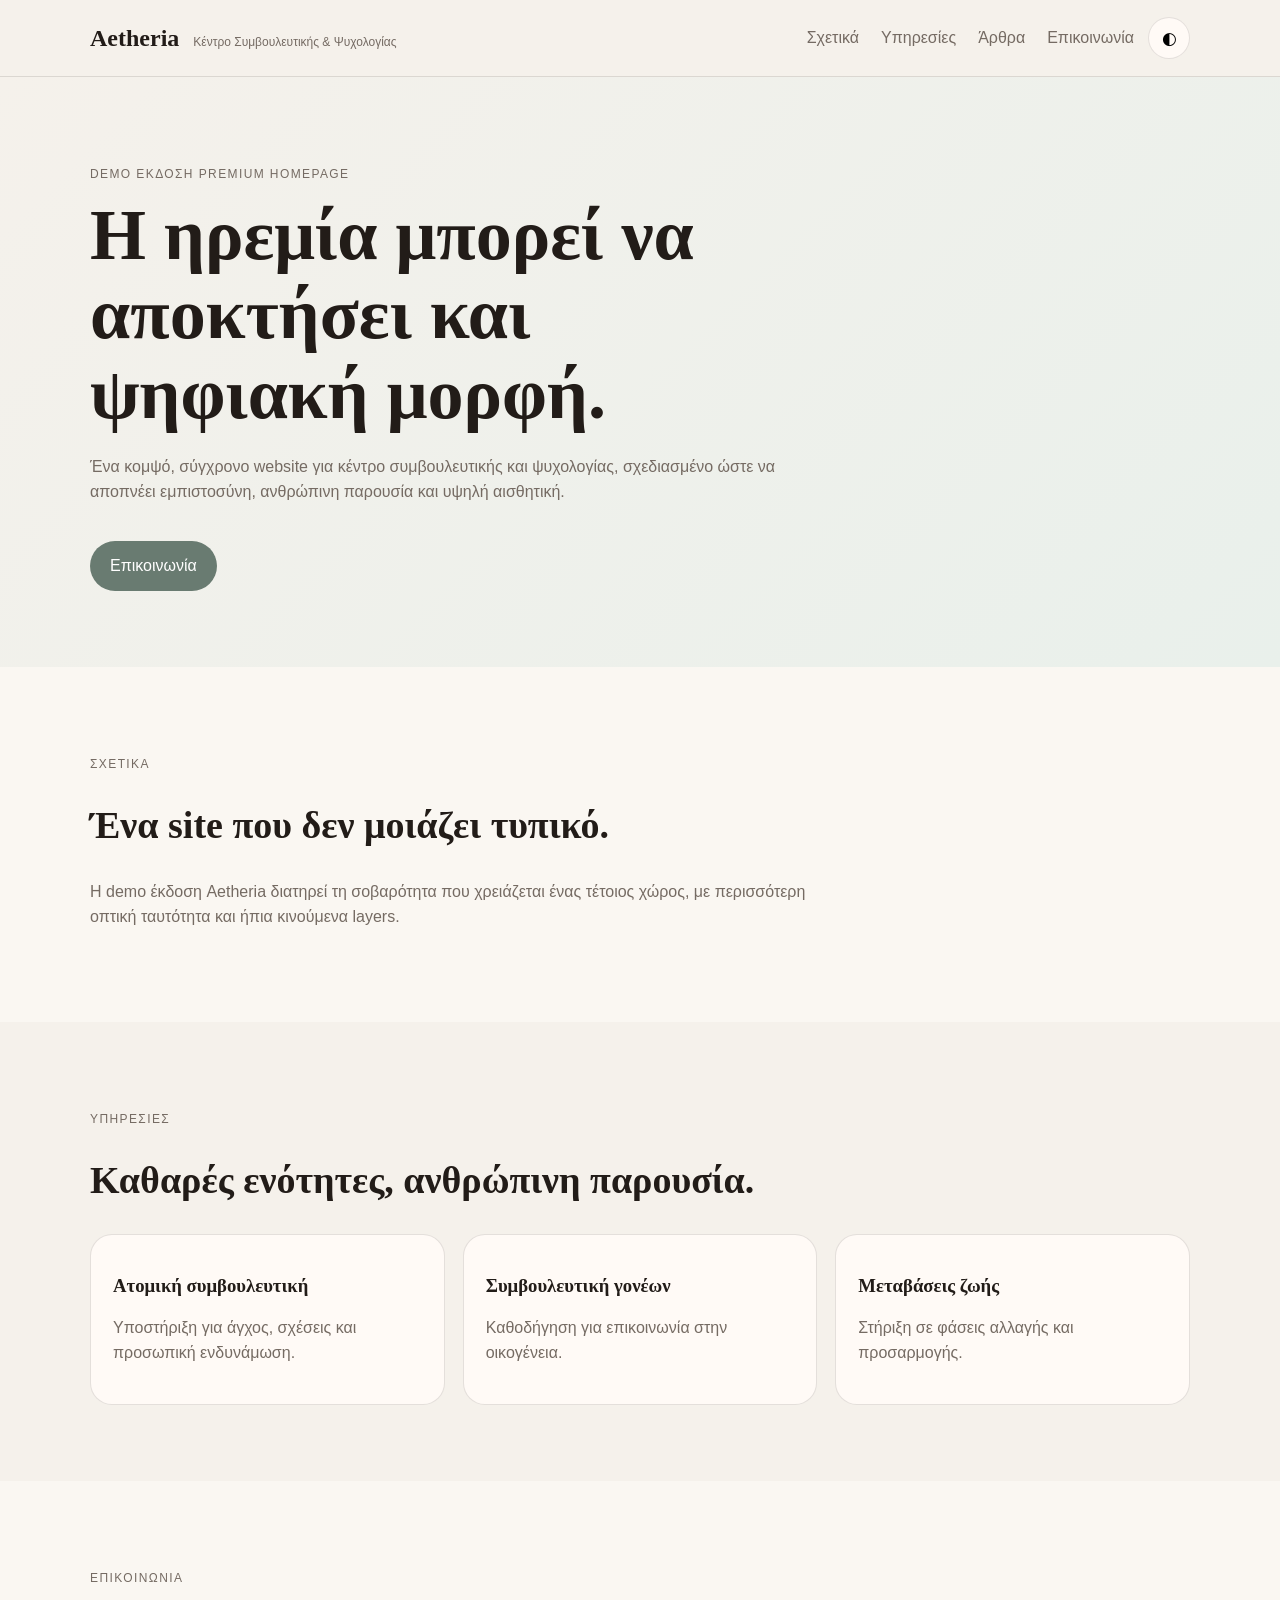
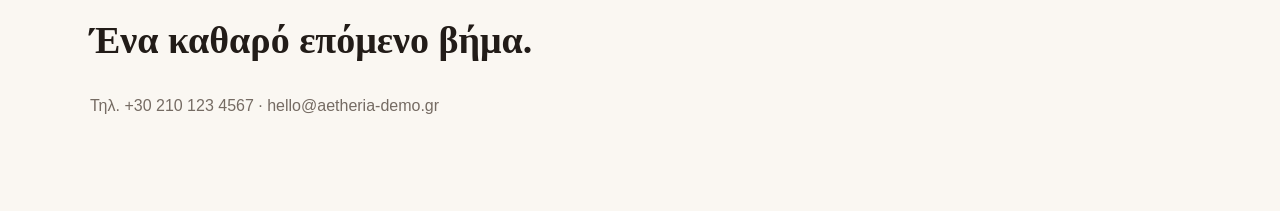
==== commit edbefb1f: "Add files via upload" ====
--- a/index.html
+++ b/index.html
@@ -1 +1 @@
-<!DOCTYPE html><html lang="el" data-theme="light"><head><meta charset="UTF-8"><meta name="viewport" content="width=device-width, initial-scale=1.0"><title>Aetheria | Κέντρο Συμβουλευτικής & Ψυχολογίας</title><link rel="preconnect" href="https://fonts.googleapis.com"><link rel="preconnect" href="https://fonts.gstatic.com" crossorigin><link href="https://fonts.googleapis.com/css2?family=Manrope:wght@400;500;600;700&family=Cormorant+Garamond:wght@500;600;700&display=swap" rel="stylesheet"><link rel="stylesheet" href="style.css"></head><body><a class="skip-link" href="#main-content">Μετάβαση στο περιεχόμενο</a><header class="site-header"><div class="container nav-bar"><a href="#hero" class="brand" aria-label="Aetheria αρχική"><svg class="brand-logo" viewBox="0 0 48 48" fill="none"><circle cx="24" cy="24" r="22" stroke="currentColor" stroke-width="1.5" opacity=".35"/><path d="M14 28C18 18 30 18 34 28" stroke="currentColor" stroke-width="1.8" stroke-linecap="round"/><path d="M18 21C21 17 27 17 30 21" stroke="currentColor" stroke-width="1.5" stroke-linecap="round" opacity=".75"/></svg><span><strong>Aetheria</strong><small>Κέντρο Συμβουλευτικής & Ψυχολογίας</small></span></a><nav class="main-nav"><a href="#about">Σχετικά</a><a href="#services">Υπηρεσίες</a><a href="#space">Ο χώρος</a><a href="articles.html">Άρθρα</a><a href="#contact">Επικοινωνία</a></nav><button class="theme-toggle" data-theme-toggle aria-label="Switch theme"><span class="theme-dot"></span></button></div></header><main id="main-content"><section id="hero" class="hero section"><div class="container hero-grid"><div class="hero-copy reveal"><p class="eyebrow">Demo έκδοση premium homepage</p><h1>Η ηρεμία μπορεί να αποκτήσει και ψηφιακή μορφή.</h1><p class="lead">Ένα κομψό, σύγχρονο website για κέντρο συμβουλευτικής και ψυχολογίας, σχεδιασμένο ώστε να αποπνέει εμπιστοσύνη, ανθρώπινη παρουσία και υψηλή αισθητική χωρίς να γίνεται βαρύ ή ψυχρό.</p><div class="hero-actions"><a class="button button-primary" href="#contact">Επικοινωνία</a><a class="button button-secondary" href="#services">Υπηρεσίες</a></div></div><div class="hero-visual reveal" aria-hidden="true"><div class="orb orb-one"></div><div class="orb orb-two"></div><div class="hero-panel glass-card floating-card card-a"><span class="mini-label">Calm design</span><h2>Soft motion</h2><p>Κίνηση χαμηλής έντασης, διακριτικά layers και καθαρές επιφάνειες.</p></div><div class="hero-panel glass-card floating-card card-b"><span class="mini-label">Elegant layout</span><h2>Premium tone</h2><p>Editorial αίσθηση, ευγένεια στην τυπογραφία και ήπια χρώματα.</p></div><svg class="line-art" viewBox="0 0 500 500" fill="none"><path d="M64 265C132 153 243 109 330 160C398 200 419 297 367 357C314 420 208 437 136 383C77 338 47 293 64 265Z" stroke="currentColor" stroke-width="1.2" opacity=".35"/><path d="M129 257C164 196 225 167 284 188C341 207 374 263 357 316C338 374 272 406 208 392C149 379 103 328 129 257Z" stroke="currentColor" stroke-width="1.2" opacity=".55"/></svg></div></div></section><section id="about" class="section section-soft"><div class="container two-col"><div class="reveal"><p class="section-kicker">Σχετικά</p><h2>Ένα site που δεν μοιάζει τυπικό.</h2></div><div class="reveal"><p>Η demo έκδοση Aetheria σχεδιάστηκε για να απομακρύνεται από την επίπεδη, αναμενόμενη εικόνα πολλών websites ψυχολογικών υπηρεσιών. Διατηρεί τη σοβαρότητα που χρειάζεται ένας τέτοιος χώρος, αλλά προσθέτει περισσότερη οπτική ταυτότητα, κομψά γραφικά στοιχεία και ήπια κινούμενα layers.</p></div></div></section><section id="services" class="section"><div class="container"><div class="section-head reveal"><div><p class="section-kicker">Υπηρεσίες</p><h2>Οι βασικές ενότητες μένουν καθαρές, αλλά παρουσιάζονται πιο ζωντανά.</h2></div><p>Επιλέγουμε λίγες υπηρεσίες, σαφή μηνύματα και ένα grid με περισσότερο design χαρακτήρα, ώστε η σελίδα να κρατά το ενδιαφέρον χωρίς να χάνει την ισορροπία της.</p></div><div class="services-grid"><article class="service-card reveal"><span class="service-index">01</span><h3>Ατομική συμβουλευτική</h3><p>Υποστήριξη ενηλίκων για άγχος, σχέσεις, επαγγελματικές πιέσεις και προσωπική ενδυνάμωση.</p></article><article class="service-card reveal delay-1"><span class="service-index">02</span><h3>Συμβουλευτική γονέων</h3><p>Δομημένη καθοδήγηση για επικοινωνία στην οικογένεια και διαχείριση καθημερινών προκλήσεων.</p></article><article class="service-card reveal delay-2"><span class="service-index">03</span><h3>Διαχείριση άγχους</h3><p>Έμφαση στην κατανόηση των μοτίβων πίεσης και στην ανάπτυξη πιο λειτουργικών στρατηγικών.</p></article><article class="service-card reveal delay-3"><span class="service-index">04</span><h3>Μεταβάσεις ζωής</h3><p>Στήριξη σε φάσεις αλλαγής με στόχο σταθερότητα, νοηματοδότηση και συναισθηματική ισορροπία.</p></article></div></div></section><section id="space" class="section editorial-band"><div class="container editorial-grid"><div class="visual-stack reveal" aria-hidden="true"><div class="editorial-card large-card"><div class="grain"></div><div class="abstract-leaf abstract-leaf-one"></div><div class="abstract-leaf abstract-leaf-two"></div></div><div class="editorial-card small-card floating-card-soft"></div></div><div class="editorial-copy reveal delay-1"><p class="section-kicker">Ο χώρος</p><h2>Γραφικά στοιχεία που δημιουργούν ατμόσφαιρα χωρίς να φωνάζουν.</h2><p>Αντί για κοινότοπες stock εικόνες, η σελίδα μπορεί να στηριχθεί σε αφηρημένα οργανικά σχήματα, λεπτές κινήσεις, glow surfaces και layered σύνθεση. Έτσι αποκτά προσωπικότητα και πιο premium παρουσία.</p><div class="quote-card glass-card"><p>“Η πρώτη εντύπωση πρέπει να είναι διακριτική, καθησυχαστική και αισθητικά ώριμη.”</p></div></div></div></section><section class="section section-soft metrics-section"><div class="container metrics-grid"><div class="metric-card reveal"><span class="metric-value">4</span><span class="metric-label">βασικές υπηρεσίες στην αρχική</span></div><div class="metric-card reveal delay-1"><span class="metric-value">1</span><span class="metric-label">κύριο CTA για επικοινωνία</span></div><div class="metric-card reveal delay-2"><span class="metric-value">0</span><span class="metric-label">περιττά blocks ή βαρύ UI</span></div></div></section><section id="contact" class="section contact-section"><div class="container contact-grid"><div class="reveal"><p class="section-kicker">Επικοινωνία</p><h2>Ένα καθαρό τέλος διαδρομής με σαφή στοιχεία επικοινωνίας.</h2><p>Για τη demo έκδοση χρησιμοποιούνται ενδεικτικά στοιχεία. Στην τελική εκδοχή θα τα αντικαταστήσουμε με τα πραγματικά στοιχεία του κέντρου και, αν θελήσεις, με φόρμα επικοινωνίας ή χάρτη.</p></div><div class="contact-card glass-card reveal delay-1"><p><strong>Τηλέφωνο</strong><br><a href="tel:+302101234567">+30 210 123 4567</a></p><p><strong>Email</strong><br><a href="mailto:hello@aetheria-demo.gr">hello@aetheria-demo.gr</a></p><p><strong>Διεύθυνση</strong><br>Λεωφ. Κηφισίας 112, Αθήνα</p><a class="button button-primary full-button" href="mailto:hello@aetheria-demo.gr">Αποστολή email</a></div></div></section></main><script src="script.js"></script></body></html>+<!doctype html><html lang="el"><head><meta charset="utf-8"><meta name="viewport" content="width=device-width,initial-scale=1"><title>Aetheria</title><link rel="stylesheet" href="style.css"></head><body><header class="site-header"><div class="container nav-bar"><a class="brand" href="index.html">Aetheria <small>Κέντρο Συμβουλευτικής & Ψυχολογίας</small></a><nav class="main-nav"><a href="index.html#about">Σχετικά</a><a href="index.html#services">Υπηρεσίες</a><a href="articles.html">Άρθρα</a><a href="index.html#contact">Επικοινωνία</a></nav><a class="mobile-articles" href="articles.html">Άρθρα</a><button class="theme-toggle" aria-label="Αλλαγή θέματος">◐</button></div></header><main><section class="hero"><div class="container"><p class="eyebrow">Demo έκδοση premium homepage</p><h1>Η ηρεμία μπορεί να αποκτήσει και ψηφιακή μορφή.</h1><p>Ένα κομψό, σύγχρονο website για κέντρο συμβουλευτικής και ψυχολογίας, σχεδιασμένο ώστε να αποπνέει εμπιστοσύνη, ανθρώπινη παρουσία και υψηλή αισθητική.</p><a class="button" href="#contact">Επικοινωνία</a></div></section><section id="about" class="section soft"><div class="container"><p class="eyebrow">Σχετικά</p><h2>Ένα site που δεν μοιάζει τυπικό.</h2><p>Η demo έκδοση Aetheria διατηρεί τη σοβαρότητα που χρειάζεται ένας τέτοιος χώρος, με περισσότερη οπτική ταυτότητα και ήπια κινούμενα layers.</p></div></section><section id="services" class="section"><div class="container"><p class="eyebrow">Υπηρεσίες</p><h2>Καθαρές ενότητες, ανθρώπινη παρουσία.</h2><div class="grid"><div class="card"><h3>Ατομική συμβουλευτική</h3><p>Υποστήριξη για άγχος, σχέσεις και προσωπική ενδυνάμωση.</p></div><div class="card"><h3>Συμβουλευτική γονέων</h3><p>Καθοδήγηση για επικοινωνία στην οικογένεια.</p></div><div class="card"><h3>Μεταβάσεις ζωής</h3><p>Στήριξη σε φάσεις αλλαγής και προσαρμογής.</p></div></div></div></section><section id="contact" class="section soft"><div class="container"><p class="eyebrow">Επικοινωνία</p><h2>Ένα καθαρό επόμενο βήμα.</h2><p>Τηλ. +30 210 123 4567 · hello@aetheria-demo.gr</p></div></section></main></body></html>
--- a/style.css
+++ b/style.css
@@ -1,2 +1 @@
-/* Original homepage styling retained; article-only styles are added at the end */
-:root,[data-theme="light"]{--bg:#f5f1eb;--surface:rgba(255,251,247,.72);--surface-2:rgba(248,241,233,.88);--surface-strong:#efe5d9;--text:#221c18;--muted:#756b63;--faint:#a5988d;--line:rgba(34,28,24,.1);--primary:#697b71;--primary-dark:#4d5e55;--highlight:#d6c2ae;--shadow-sm:0 10px 30px rgba(35,22,9,.06);--shadow-lg:0 24px 80px rgba(35,22,9,.1);--radius-sm:18px;--radius-lg:30px;--radius-xl:38px}[data-theme="dark"]{--bg:#171412;--surface:rgba(35,31,28,.76);--surface-2:rgba(42,38,34,.88);--surface-strong:#2a2521;--text:#ebe3da;--muted:#b0a69d;--faint:#84796f;--line:rgba(235,227,218,.1);--primary:#9ab1a5;--primary-dark:#829a8f;--highlight:#866d5b;--shadow-sm:0 10px 30px rgba(0,0,0,.2);--shadow-lg:0 24px 80px rgba(0,0,0,.35)}*{box-sizing:border-box}html{scroll-behavior:smooth}body{margin:0;min-height:100vh;font-family:Manrope,sans-serif;background:radial-gradient(circle at 12% 18%,rgba(214,194,174,.25),transparent 0 32%),radial-gradient(circle at 85% 22%,rgba(105,123,113,.18),transparent 0 26%),linear-gradient(180deg,var(--bg) 0%,color-mix(in srgb,var(--bg) 94%,#fff 6%) 100%);color:var(--text);line-height:1.65;overflow-x:hidden}a{color:inherit;text-decoration:none}button{font:inherit}svg{display:block}.skip-link{position:absolute;left:-9999px}.skip-link:focus{left:14px;top:14px;background:var(--surface-strong);padding:12px 16px;border-radius:12px;z-index:1000}.container{width:min(1180px,calc(100% - 40px));margin:0 auto}.section{padding:clamp(72px,10vw,124px) 0}.site-header{position:sticky;top:0;z-index:40;backdrop-filter:blur(18px);background:color-mix(in srgb,var(--bg) 78%,transparent 22%);border-bottom:1px solid var(--line)}.nav-bar{min-height:82px;display:flex;align-items:center;justify-content:space-between;gap:24px}.brand{display:inline-flex;align-items:center;gap:14px;min-width:0}.brand-logo{width:44px;height:44px;color:var(--primary);flex:0 0 auto}.brand strong{display:block;font-size:1rem;letter-spacing:.08em}.brand small{display:block;color:var(--muted);font-size:.78rem}.main-nav{display:flex;gap:28px}.main-nav a{color:var(--muted);font-size:.95rem;position:relative}.main-nav a:after{content:"";position:absolute;left:0;bottom:-8px;width:100%;height:1px;background:currentColor;transform:scaleX(0);transform-origin:left;transition:transform 180ms ease}.main-nav a:hover:after,.main-nav a.active:after{transform:scaleX(1)}.theme-toggle{width:46px;height:46px;border-radius:999px;border:1px solid var(--line);background:var(--surface);display:inline-flex;align-items:center;justify-content:center;cursor:pointer}.theme-dot{width:14px;height:14px;border-radius:50%;background:linear-gradient(135deg,var(--primary),var(--highlight))}.hero-grid,.two-col,.editorial-grid,.contact-grid{display:grid;grid-template-columns:repeat(2,minmax(0,1fr));gap:40px;align-items:center}.eyebrow,.section-kicker,.mini-label,.service-index{display:inline-block;text-transform:uppercase;letter-spacing:.18em;font-size:.74rem;color:var(--muted)}h1,h2,h3{margin:0;font-family:'Cormorant Garamond',serif;line-height:1.04;font-weight:600}h1{font-size:clamp(3.2rem,6vw,6.4rem);margin:18px 0 22px;max-width:10ch}h2{font-size:clamp(2.4rem,4vw,4rem);margin-bottom:16px}h3{font-size:2rem;margin:14px 0 12px}p{margin:0;color:var(--muted);max-width:68ch}.lead{font-size:1.06rem;max-width:58ch}.hero-actions{display:flex;flex-wrap:wrap;gap:14px;margin-top:28px}.button{min-height:48px;padding:0 20px;border-radius:999px;display:inline-flex;align-items:center;justify-content:center;border:1px solid var(--line);transition:transform 180ms ease,background 180ms ease}.button:hover{transform:translateY(-1px)}.button-primary{background:var(--primary);color:#fff;border-color:transparent}.button-primary:hover{background:var(--primary-dark)}.button-secondary{background:var(--surface);color:var(--text)}.full-button{width:100%;margin-top:16px}.hero-visual{position:relative;min-height:620px}.orb{position:absolute;border-radius:50%;filter:blur(10px);animation:drift 10s ease-in-out infinite}.orb-one{width:340px;height:340px;background:radial-gradient(circle at 30% 30%,rgba(214,194,174,.9),rgba(214,194,174,.05));top:30px;left:20px}.orb-two{width:300px;height:300px;background:radial-gradient(circle at 50% 50%,rgba(105,123,113,.35),rgba(105,123,113,.02));right:20px;bottom:70px;animation-delay:-3s}.line-art{position:absolute;inset:30px 0 0;width:100%;height:100%;color:var(--text);opacity:.55}.glass-card,.service-card,.metric-card,.editorial-card,.contact-card{border:1px solid var(--line);background:var(--surface);backdrop-filter:blur(18px);box-shadow:var(--shadow-sm)}.hero-panel{position:absolute;width:min(320px,76%);padding:24px;border-radius:var(--radius-xl)}.card-a{top:72px;right:8%}.card-b{bottom:92px;left:2%}.floating-card{animation:floaty 7s ease-in-out infinite}.floating-card-soft{animation:floaty 8s ease-in-out infinite}.card-b{animation-delay:-2s}.section-soft{background:color-mix(in srgb,var(--surface-2) 72%,transparent 28%);border-top:1px solid var(--line);border-bottom:1px solid var(--line)}.section-head{display:grid;grid-template-columns:1.15fr .85fr;gap:28px;align-items:end;margin-bottom:34px}.services-grid{display:grid;grid-template-columns:repeat(2,minmax(0,1fr));gap:22px}.service-card{border-radius:var(--radius-lg);padding:28px;position:relative;overflow:hidden}.service-card:before{content:"";position:absolute;inset:auto -40px -40px auto;width:140px;height:140px;border-radius:50%;background:radial-gradient(circle,rgba(214,194,174,.22),transparent 70%)}.editorial-band{overflow:hidden}.visual-stack{position:relative;min-height:520px}.editorial-card{border-radius:34px;position:absolute}.large-card{inset:0 72px 32px 0;background:linear-gradient(140deg,rgba(255,255,255,.55),rgba(255,255,255,.08)),linear-gradient(180deg,color-mix(in srgb,var(--surface-strong) 88%,transparent 12%),color-mix(in srgb,var(--primary) 18%,var(--surface-strong) 82%));overflow:hidden}.small-card{width:180px;height:180px;right:0;bottom:0;background:linear-gradient(160deg,color-mix(in srgb,var(--highlight) 65%,transparent 35%),color-mix(in srgb,var(--surface) 90%,transparent 10%))}.grain{position:absolute;inset:0;opacity:.18;background-image:radial-gradient(circle at 20% 20%,rgba(255,255,255,.75) 0 1px,transparent 1px),radial-gradient(circle at 70% 60%,rgba(34,28,24,.18) 0 1px,transparent 1px);background-size:16px 16px,22px 22px}.abstract-leaf{position:absolute;border-radius:120px 120px 18px 120px;border:1px solid rgba(255,255,255,.38);background:linear-gradient(180deg,rgba(255,255,255,.34),rgba(255,255,255,.08));transform-origin:center}.abstract-leaf-one{width:180px;height:260px;left:16%;top:18%;transform:rotate(-18deg);animation:sway 9s ease-in-out infinite}.abstract-leaf-two{width:220px;height:300px;right:16%;top:20%;transform:rotate(18deg);animation:sway 10s ease-in-out infinite reverse}.quote-card,.contact-card{border-radius:var(--radius-lg);padding:24px;margin-top:26px}.metrics-grid{display:grid;grid-template-columns:repeat(3,minmax(0,1fr));gap:20px}.metric-card{border-radius:26px;padding:28px}.metric-value{display:block;font-family:'Cormorant Garamond',serif;font-size:3.6rem;line-height:1;color:var(--text)}.metric-label{display:block;margin-top:8px;color:var(--muted)}.reveal{opacity:0;transform:translateY(24px);transition:opacity 700ms ease,transform 700ms ease}.reveal.is-visible{opacity:1;transform:translateY(0)}.delay-1{transition-delay:120ms}.delay-2{transition-delay:220ms}.delay-3{transition-delay:320ms}@keyframes floaty{0%,100%{transform:translateY(0)}50%{transform:translateY(-12px)}}@keyframes drift{0%,100%{transform:translate3d(0,0,0) scale(1)}50%{transform:translate3d(0,-14px,0) scale(1.03)}}@keyframes sway{0%,100%{transform:rotate(-18deg) translateY(0)}50%{transform:rotate(-14deg) translateY(-10px)}}/* Articles: separate pages only */.articles-hero,.article-header{padding:clamp(72px,10vw,118px) 0 50px}.articles-hero h1,.article-header h1{max-width:13ch}.article-list{display:grid;grid-template-columns:repeat(2,minmax(0,1fr));gap:22px}.article-card{display:flex;flex-direction:column;min-height:280px;padding:28px;border:1px solid var(--line);border-radius:var(--radius-lg);background:var(--surface);box-shadow:var(--shadow-sm);transition:transform 180ms ease,border-color 180ms ease}.article-card:hover{transform:translateY(-4px);border-color:color-mix(in srgb,var(--primary) 55%,var(--line) 45%)}.article-card.featured{grid-column:span 2;min-height:320px;background:linear-gradient(135deg,var(--surface),color-mix(in srgb,var(--surface-strong) 68%,var(--surface) 32%))}.article-meta{font-size:.75rem;text-transform:uppercase;letter-spacing:.15em;color:var(--muted)}.article-card h2{font-size:clamp(2.2rem,3.4vw,3.5rem);max-width:18ch}.article-card h3{font-size:2rem}.article-read{display:block;margin-top:auto;padding-top:18px;color:var(--primary);font-weight:700;font-size:.88rem}.article-wrap{width:min(790px,calc(100% - 40px));margin:0 auto;padding-bottom:110px}.article-back{display:inline-block;color:var(--primary);margin-bottom:28px}.article-body h2{font-size:2.5rem;margin-top:44px}.article-body p{font-size:1.04rem;margin-bottom:18px}.article-note{border-left:3px solid var(--primary);border-radius:0 18px 18px 0;background:var(--surface-2);padding:24px;margin-top:40px}.article-note strong{display:block;margin-bottom:8px}@media(max-width:980px){.hero-grid,.two-col,.editorial-grid,.contact-grid,.section-head,.services-grid,.metrics-grid,.article-list{grid-template-columns:1fr}.main-nav{display:none}.hero-visual,.visual-stack{min-height:420px}h1{max-width:none}.article-card.featured{grid-column:auto}}@media(max-width:640px){.container{width:min(calc(100% - 24px),1180px)}.nav-bar{min-height:74px}.brand small{display:none}.hero-panel,.service-card,.metric-card,.contact-card,.quote-card,.article-card{padding:22px}.card-a{top:24px;right:0}.card-b{bottom:36px;left:0}}@media(prefers-reduced-motion:reduce){*,*:before,*:after{animation-duration:.01ms!important;animation-iteration-count:1!important;transition-duration:.01ms!important;scroll-behavior:auto!important}.reveal{opacity:1;transform:none}}+*{box-sizing:border-box}html{scroll-behavior:smooth}:root{--bg:#f5f1eb;--surface:#fffaf6;--text:#221c18;--muted:#756b63;--line:rgba(34,28,24,.12);--primary:#697b71}body{margin:0;background:var(--bg);color:var(--text);font-family:Arial,sans-serif;line-height:1.6}.container{width:min(1100px,calc(100% - 32px));margin:auto}.site-header{position:sticky;top:0;background:rgba(245,241,235,.94);border-bottom:1px solid var(--line);z-index:5}.nav-bar{min-height:76px;display:flex;align-items:center;gap:14px}.brand{font-family:Georgia,serif;font-weight:bold;font-size:24px;text-decoration:none;color:var(--text)}.brand small{font:12px Arial,sans-serif;color:var(--muted);margin-left:8px}.main-nav{margin-left:auto;display:flex;gap:22px}.main-nav a{color:var(--muted);text-decoration:none}.mobile-articles{display:none;margin-left:auto;border:1px solid var(--line);background:var(--surface);border-radius:999px;min-height:38px;padding:0 14px;color:var(--text);font-weight:bold}.theme-toggle{width:42px;height:42px;border:1px solid var(--line);background:var(--surface);border-radius:50%;font-size:17px}.hero,.section{padding:76px 0}.hero{background:linear-gradient(135deg,#f5f1eb,#e9f0eb)}h1,h2,h3{font-family:Georgia,serif;line-height:1.1}h1{font-size:clamp(42px,7vw,72px);max-width:700px;margin:12px 0 20px}h2{font-size:38px}p{color:var(--muted);max-width:720px}.eyebrow,.tag{font-size:12px;letter-spacing:1.4px;text-transform:uppercase;color:var(--muted)}.button{display:inline-block;margin-top:20px;padding:12px 20px;background:var(--primary);color:white;text-decoration:none;border-radius:999px}.grid{display:grid;grid-template-columns:repeat(3,1fr);gap:18px}.card{display:block;background:var(--surface);border:1px solid var(--line);border-radius:22px;padding:22px;text-decoration:none;color:var(--text)}.card:hover{transform:translateY(-3px)}.soft{background:#faf7f2}.article{width:min(760px,calc(100% - 32px));margin:auto;padding:60px 0 100px}.article h1{font-size:clamp(40px,6vw,62px)}.back{display:inline-block;color:var(--primary);text-decoration:none;margin-bottom:25px}.note{margin-top:36px;padding:20px;border-left:3px solid var(--primary);background:#eee7de}@media(max-width:760px){.main-nav{display:none}.mobile-articles{display:inline-flex;align-items:center;justify-content:center}.brand small{display:none}.grid{grid-template-columns:1fr}.hero,.section{padding:55px 0}}
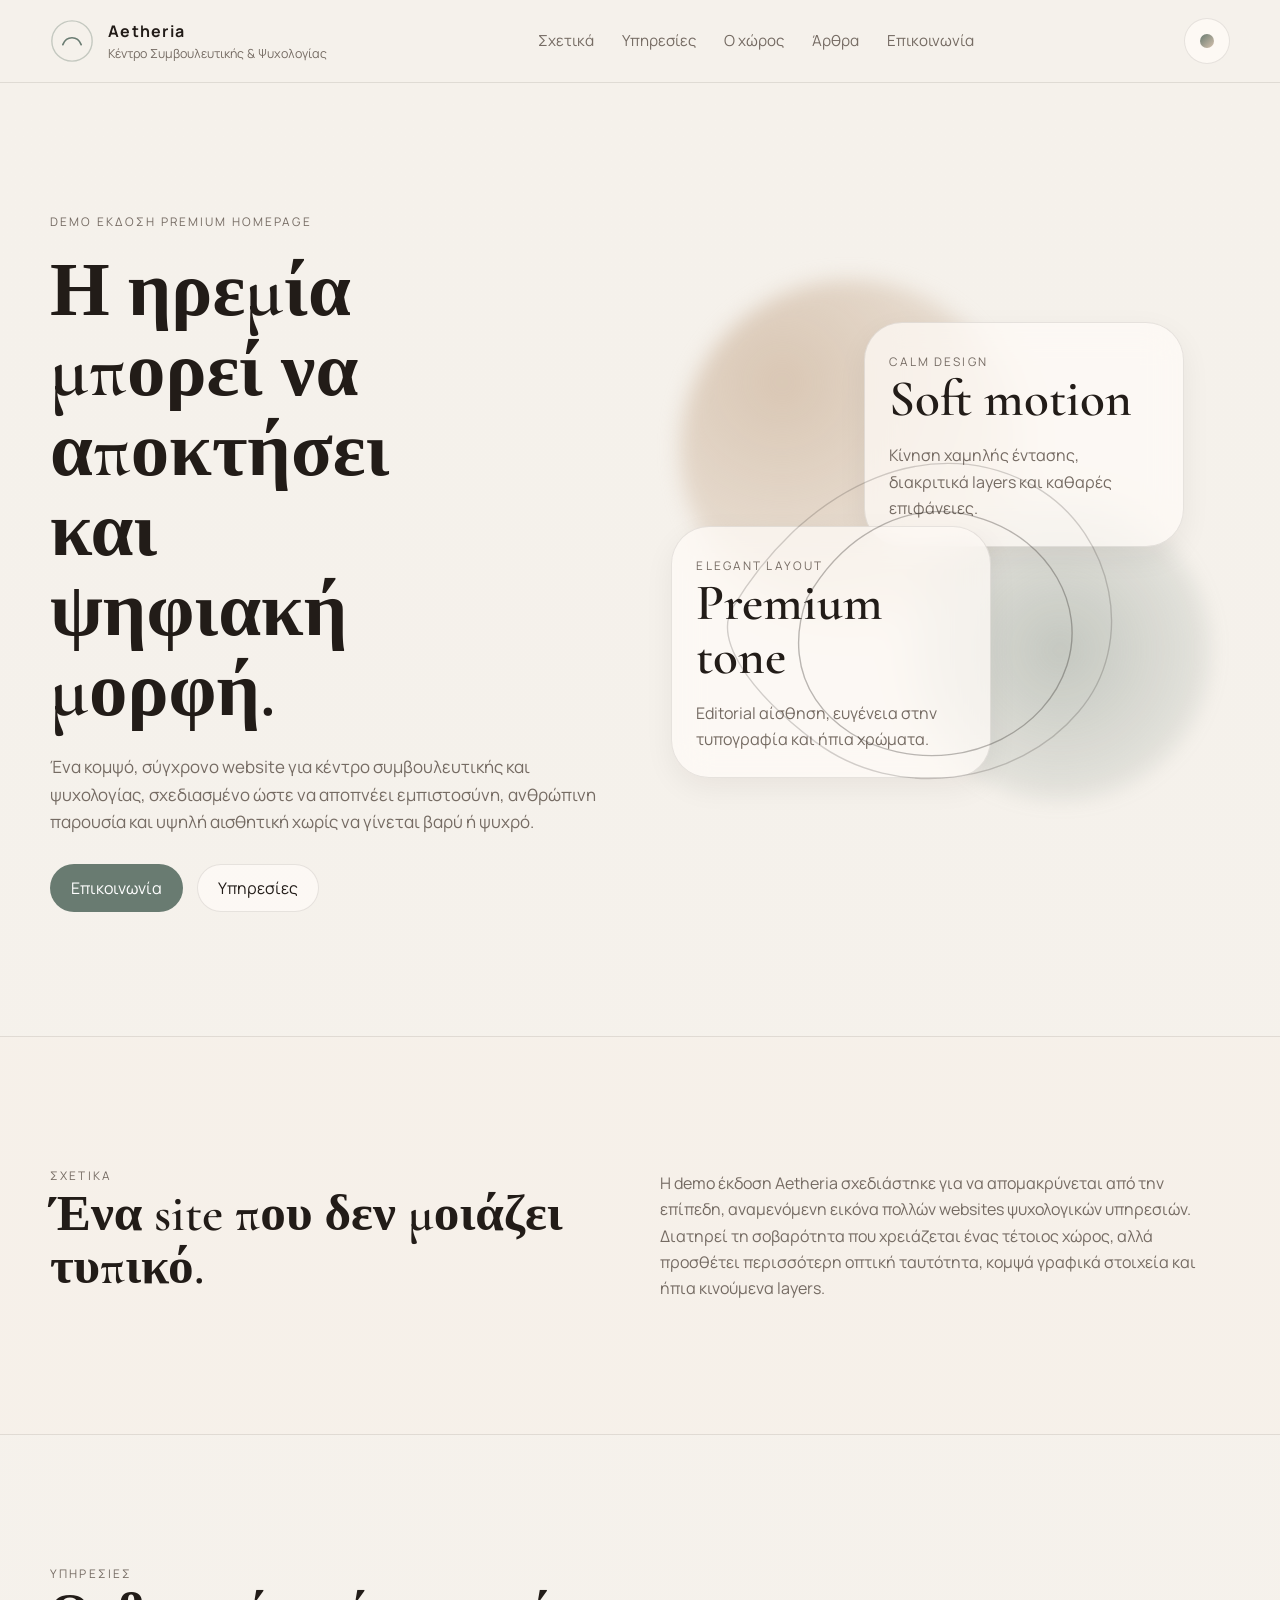
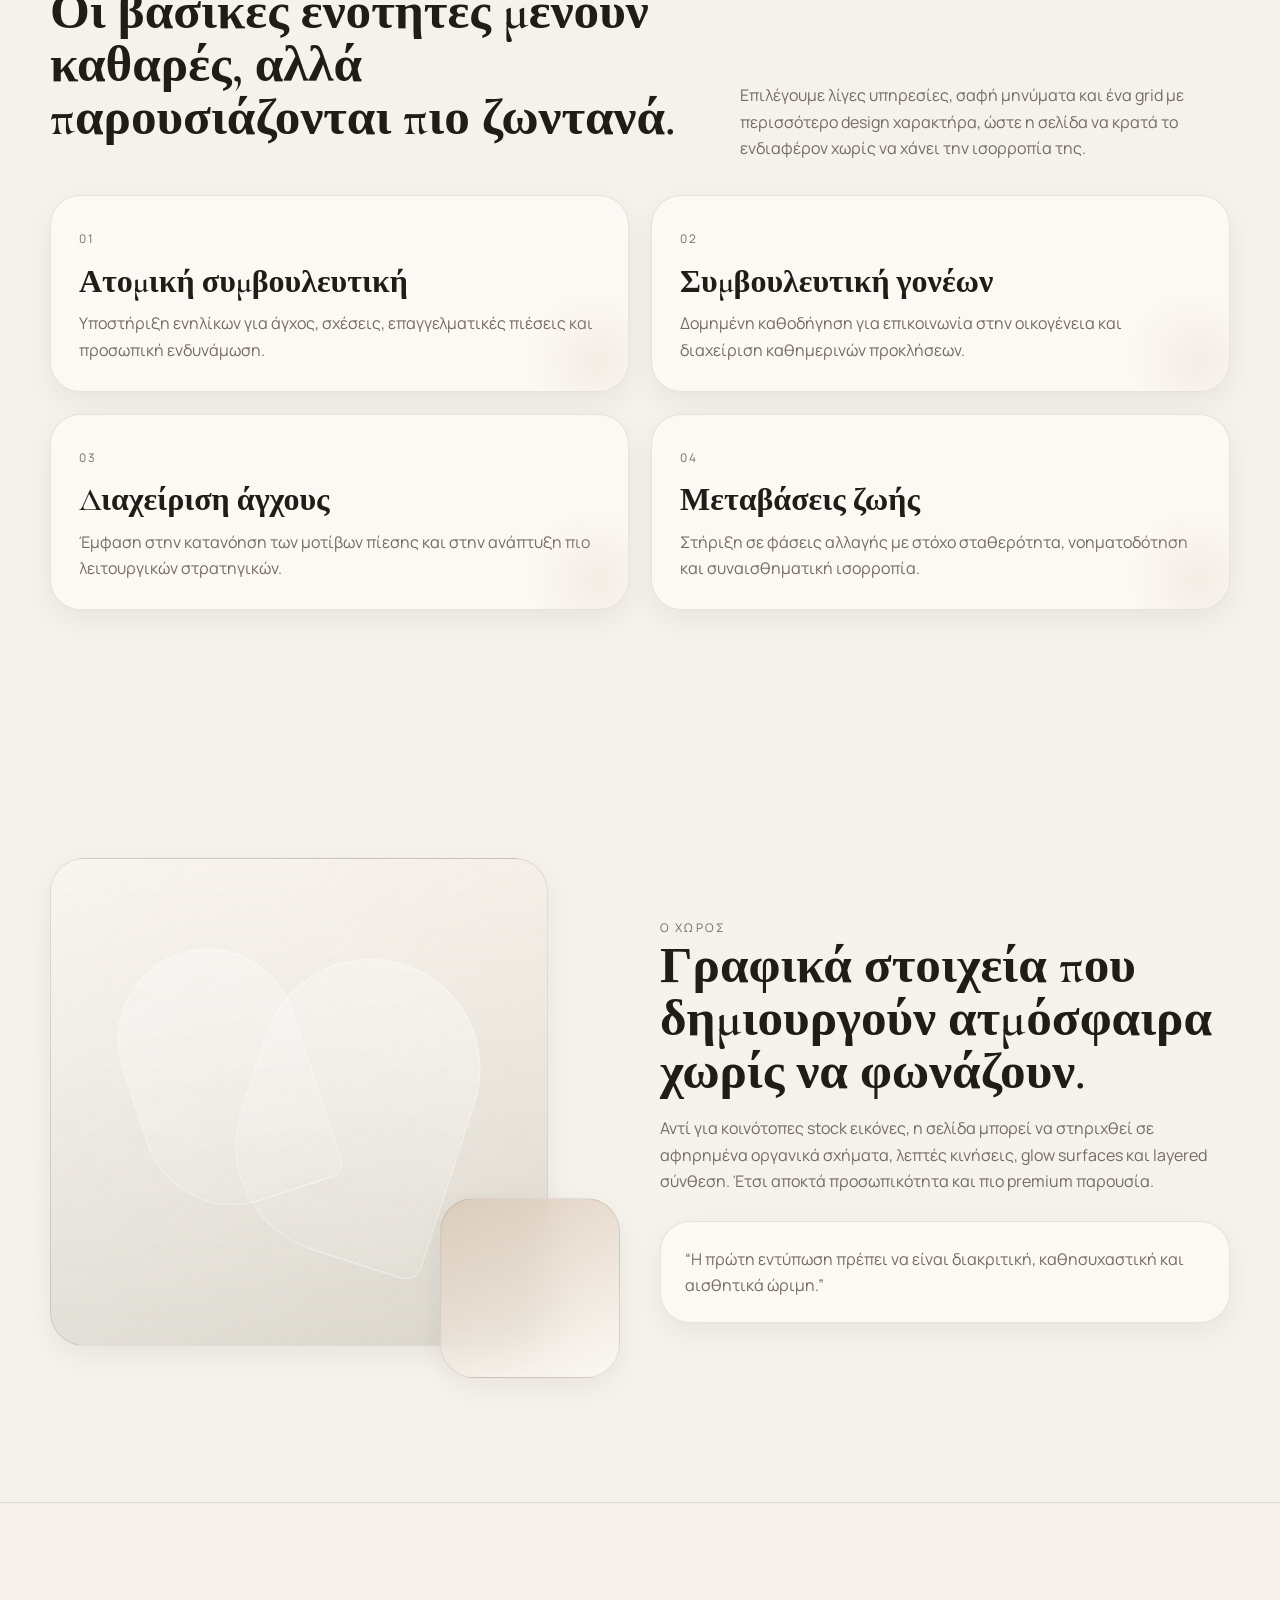
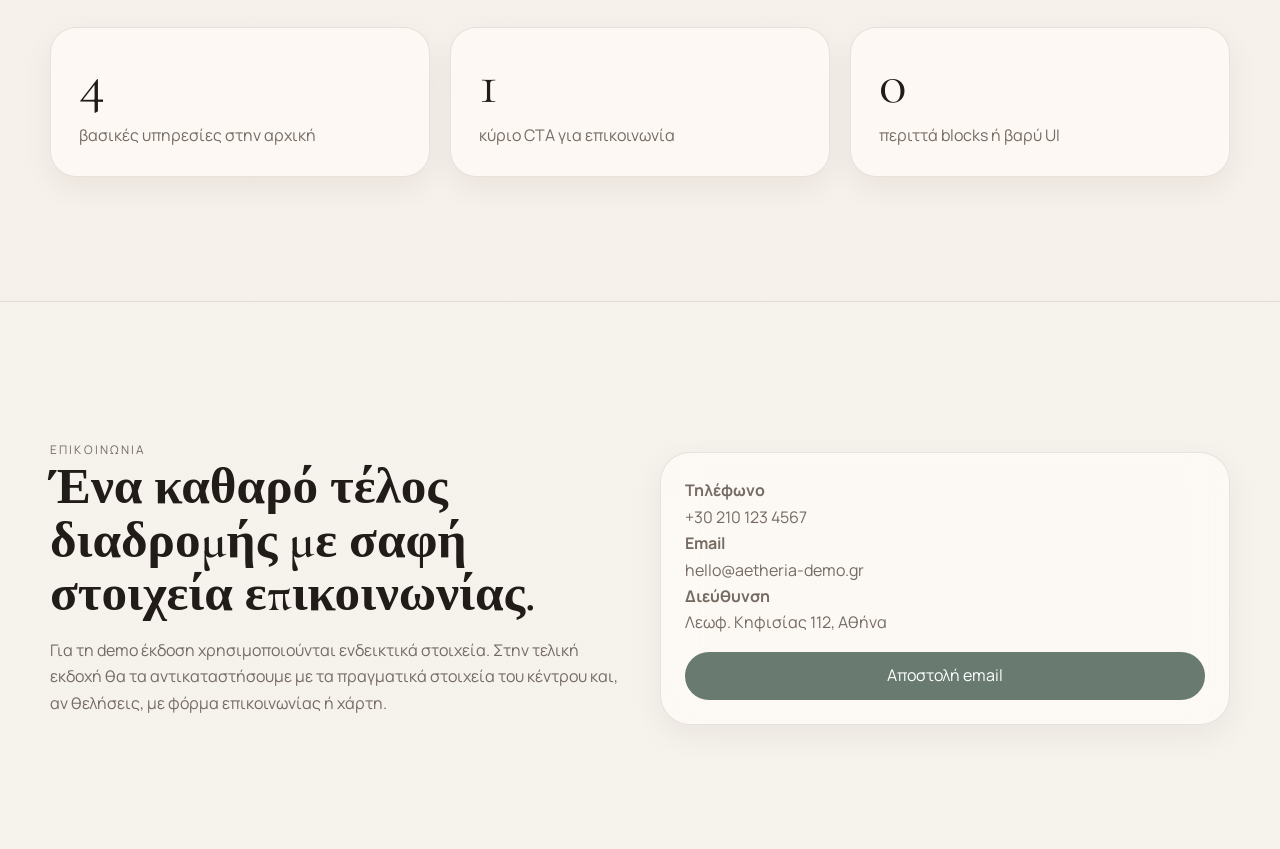
==== commit 0cef25eb: "Add files via upload" ====
--- a/index.html
+++ b/index.html
@@ -1 +1 @@
-<!doctype html><html lang="el"><head><meta charset="utf-8"><meta name="viewport" content="width=device-width,initial-scale=1"><title>Aetheria</title><link rel="stylesheet" href="style.css"></head><body><header class="site-header"><div class="container nav-bar"><a class="brand" href="index.html">Aetheria <small>Κέντρο Συμβουλευτικής & Ψυχολογίας</small></a><nav class="main-nav"><a href="index.html#about">Σχετικά</a><a href="index.html#services">Υπηρεσίες</a><a href="articles.html">Άρθρα</a><a href="index.html#contact">Επικοινωνία</a></nav><a class="mobile-articles" href="articles.html">Άρθρα</a><button class="theme-toggle" aria-label="Αλλαγή θέματος">◐</button></div></header><main><section class="hero"><div class="container"><p class="eyebrow">Demo έκδοση premium homepage</p><h1>Η ηρεμία μπορεί να αποκτήσει και ψηφιακή μορφή.</h1><p>Ένα κομψό, σύγχρονο website για κέντρο συμβουλευτικής και ψυχολογίας, σχεδιασμένο ώστε να αποπνέει εμπιστοσύνη, ανθρώπινη παρουσία και υψηλή αισθητική.</p><a class="button" href="#contact">Επικοινωνία</a></div></section><section id="about" class="section soft"><div class="container"><p class="eyebrow">Σχετικά</p><h2>Ένα site που δεν μοιάζει τυπικό.</h2><p>Η demo έκδοση Aetheria διατηρεί τη σοβαρότητα που χρειάζεται ένας τέτοιος χώρος, με περισσότερη οπτική ταυτότητα και ήπια κινούμενα layers.</p></div></section><section id="services" class="section"><div class="container"><p class="eyebrow">Υπηρεσίες</p><h2>Καθαρές ενότητες, ανθρώπινη παρουσία.</h2><div class="grid"><div class="card"><h3>Ατομική συμβουλευτική</h3><p>Υποστήριξη για άγχος, σχέσεις και προσωπική ενδυνάμωση.</p></div><div class="card"><h3>Συμβουλευτική γονέων</h3><p>Καθοδήγηση για επικοινωνία στην οικογένεια.</p></div><div class="card"><h3>Μεταβάσεις ζωής</h3><p>Στήριξη σε φάσεις αλλαγής και προσαρμογής.</p></div></div></div></section><section id="contact" class="section soft"><div class="container"><p class="eyebrow">Επικοινωνία</p><h2>Ένα καθαρό επόμενο βήμα.</h2><p>Τηλ. +30 210 123 4567 · hello@aetheria-demo.gr</p></div></section></main></body></html>+<!doctype html><html lang="el" data-theme="light"><head><meta charset="UTF-8"><meta name="viewport" content="width=device-width,initial-scale=1.0"><title>Aetheria</title><link rel="preconnect" href="https://fonts.googleapis.com"><link rel="preconnect" href="https://fonts.gstatic.com" crossorigin><link href="https://fonts.googleapis.com/css2?family=Manrope:wght@400;500;600;700&family=Cormorant+Garamond:wght@500;600;700&display=swap" rel="stylesheet"><link rel="stylesheet" href="style.css"></head><body><header class="site-header"><div class="container nav-bar"><a href="index.html" class="brand"><svg class="brand-logo" viewBox="0 0 48 48" fill="none"><circle cx="24" cy="24" r="22" stroke="currentColor" stroke-width="1.5" opacity=".35"/><path d="M14 28C18 18 30 18 34 28" stroke="currentColor" stroke-width="1.8" stroke-linecap="round"/></svg><span><strong>Aetheria</strong><small>Κέντρο Συμβουλευτικής & Ψυχολογίας</small></span></a><nav class="main-nav"><a href="index.html#about">Σχετικά</a><a href="index.html#services">Υπηρεσίες</a><a href="index.html#space">Ο χώρος</a><a href="articles.html">Άρθρα</a><a href="index.html#contact">Επικοινωνία</a></nav><a class="mobile-articles" href="articles.html">Άρθρα</a><button class="theme-toggle" data-theme-toggle aria-label="Switch theme"><span class="theme-dot"></span></button></div></header><main id="main-content"><section id="hero" class="hero section"><div class="container hero-grid"><div class="hero-copy reveal"><p class="eyebrow">Demo έκδοση premium homepage</p><h1>Η ηρεμία μπορεί να αποκτήσει και ψηφιακή μορφή.</h1><p class="lead">Ένα κομψό, σύγχρονο website για κέντρο συμβουλευτικής και ψυχολογίας, σχεδιασμένο ώστε να αποπνέει εμπιστοσύνη, ανθρώπινη παρουσία και υψηλή αισθητική χωρίς να γίνεται βαρύ ή ψυχρό.</p><div class="hero-actions"><a class="button button-primary" href="#contact">Επικοινωνία</a><a class="button button-secondary" href="#services">Υπηρεσίες</a></div></div><div class="hero-visual reveal"><div class="orb orb-one"></div><div class="orb orb-two"></div><div class="hero-panel glass-card floating-card card-a"><span class="mini-label">Calm design</span><h2>Soft motion</h2><p>Κίνηση χαμηλής έντασης, διακριτικά layers και καθαρές επιφάνειες.</p></div><div class="hero-panel glass-card floating-card card-b"><span class="mini-label">Elegant layout</span><h2>Premium tone</h2><p>Editorial αίσθηση, ευγένεια στην τυπογραφία και ήπια χρώματα.</p></div><svg class="line-art" viewBox="0 0 500 500" fill="none"><path d="M64 265C132 153 243 109 330 160C398 200 419 297 367 357C314 420 208 437 136 383C77 338 47 293 64 265Z" stroke="currentColor" stroke-width="1.2" opacity=".35"/><path d="M129 257C164 196 225 167 284 188C341 207 374 263 357 316C338 374 272 406 208 392C149 379 103 328 129 257Z" stroke="currentColor" stroke-width="1.2" opacity=".55"/></svg></div></div></section><section id="about" class="section section-soft"><div class="container two-col"><div class="reveal"><p class="section-kicker">Σχετικά</p><h2>Ένα site που δεν μοιάζει τυπικό.</h2></div><div class="reveal"><p>Η demo έκδοση Aetheria σχεδιάστηκε για να απομακρύνεται από την επίπεδη, αναμενόμενη εικόνα πολλών websites ψυχολογικών υπηρεσιών. Διατηρεί τη σοβαρότητα που χρειάζεται ένας τέτοιος χώρος, αλλά προσθέτει περισσότερη οπτική ταυτότητα, κομψά γραφικά στοιχεία και ήπια κινούμενα layers.</p></div></div></section><section id="services" class="section"><div class="container"><div class="section-head reveal"><div><p class="section-kicker">Υπηρεσίες</p><h2>Οι βασικές ενότητες μένουν καθαρές, αλλά παρουσιάζονται πιο ζωντανά.</h2></div><p>Επιλέγουμε λίγες υπηρεσίες, σαφή μηνύματα και ένα grid με περισσότερο design χαρακτήρα, ώστε η σελίδα να κρατά το ενδιαφέρον χωρίς να χάνει την ισορροπία της.</p></div><div class="services-grid"><article class="service-card reveal"><span class="service-index">01</span><h3>Ατομική συμβουλευτική</h3><p>Υποστήριξη ενηλίκων για άγχος, σχέσεις, επαγγελματικές πιέσεις και προσωπική ενδυνάμωση.</p></article><article class="service-card reveal delay-1"><span class="service-index">02</span><h3>Συμβουλευτική γονέων</h3><p>Δομημένη καθοδήγηση για επικοινωνία στην οικογένεια και διαχείριση καθημερινών προκλήσεων.</p></article><article class="service-card reveal delay-2"><span class="service-index">03</span><h3>Διαχείριση άγχους</h3><p>Έμφαση στην κατανόηση των μοτίβων πίεσης και στην ανάπτυξη πιο λειτουργικών στρατηγικών.</p></article><article class="service-card reveal delay-3"><span class="service-index">04</span><h3>Μεταβάσεις ζωής</h3><p>Στήριξη σε φάσεις αλλαγής με στόχο σταθερότητα, νοηματοδότηση και συναισθηματική ισορροπία.</p></article></div></div></section><section id="space" class="section editorial-band"><div class="container editorial-grid"><div class="visual-stack reveal"><div class="editorial-card large-card"><div class="grain"></div><div class="abstract-leaf abstract-leaf-one"></div><div class="abstract-leaf abstract-leaf-two"></div></div><div class="editorial-card small-card floating-card-soft"></div></div><div class="editorial-copy reveal delay-1"><p class="section-kicker">Ο χώρος</p><h2>Γραφικά στοιχεία που δημιουργούν ατμόσφαιρα χωρίς να φωνάζουν.</h2><p>Αντί για κοινότοπες stock εικόνες, η σελίδα μπορεί να στηριχθεί σε αφηρημένα οργανικά σχήματα, λεπτές κινήσεις, glow surfaces και layered σύνθεση. Έτσι αποκτά προσωπικότητα και πιο premium παρουσία.</p><div class="quote-card glass-card"><p>“Η πρώτη εντύπωση πρέπει να είναι διακριτική, καθησυχαστική και αισθητικά ώριμη.”</p></div></div></div></section><section class="section section-soft metrics-section"><div class="container metrics-grid"><div class="metric-card reveal"><span class="metric-value">4</span><span class="metric-label">βασικές υπηρεσίες στην αρχική</span></div><div class="metric-card reveal delay-1"><span class="metric-value">1</span><span class="metric-label">κύριο CTA για επικοινωνία</span></div><div class="metric-card reveal delay-2"><span class="metric-value">0</span><span class="metric-label">περιττά blocks ή βαρύ UI</span></div></div></section><section id="contact" class="section contact-section"><div class="container contact-grid"><div class="reveal"><p class="section-kicker">Επικοινωνία</p><h2>Ένα καθαρό τέλος διαδρομής με σαφή στοιχεία επικοινωνίας.</h2><p>Για τη demo έκδοση χρησιμοποιούνται ενδεικτικά στοιχεία. Στην τελική εκδοχή θα τα αντικαταστήσουμε με τα πραγματικά στοιχεία του κέντρου και, αν θελήσεις, με φόρμα επικοινωνίας ή χάρτη.</p></div><div class="contact-card glass-card reveal delay-1"><p><strong>Τηλέφωνο</strong><br><a href="tel:+302101234567">+30 210 123 4567</a></p><p><strong>Email</strong><br><a href="mailto:hello@aetheria-demo.gr">hello@aetheria-demo.gr</a></p><p><strong>Διεύθυνση</strong><br>Λεωφ. Κηφισίας 112, Αθήνα</p><a class="button button-primary full-button" href="mailto:hello@aetheria-demo.gr">Αποστολή email</a></div></div></section></main><script src="script.js"></script></body></html>
--- a/style.css
+++ b/style.css
@@ -1 +1,3 @@
-*{box-sizing:border-box}html{scroll-behavior:smooth}:root{--bg:#f5f1eb;--surface:#fffaf6;--text:#221c18;--muted:#756b63;--line:rgba(34,28,24,.12);--primary:#697b71}body{margin:0;background:var(--bg);color:var(--text);font-family:Arial,sans-serif;line-height:1.6}.container{width:min(1100px,calc(100% - 32px));margin:auto}.site-header{position:sticky;top:0;background:rgba(245,241,235,.94);border-bottom:1px solid var(--line);z-index:5}.nav-bar{min-height:76px;display:flex;align-items:center;gap:14px}.brand{font-family:Georgia,serif;font-weight:bold;font-size:24px;text-decoration:none;color:var(--text)}.brand small{font:12px Arial,sans-serif;color:var(--muted);margin-left:8px}.main-nav{margin-left:auto;display:flex;gap:22px}.main-nav a{color:var(--muted);text-decoration:none}.mobile-articles{display:none;margin-left:auto;border:1px solid var(--line);background:var(--surface);border-radius:999px;min-height:38px;padding:0 14px;color:var(--text);font-weight:bold}.theme-toggle{width:42px;height:42px;border:1px solid var(--line);background:var(--surface);border-radius:50%;font-size:17px}.hero,.section{padding:76px 0}.hero{background:linear-gradient(135deg,#f5f1eb,#e9f0eb)}h1,h2,h3{font-family:Georgia,serif;line-height:1.1}h1{font-size:clamp(42px,7vw,72px);max-width:700px;margin:12px 0 20px}h2{font-size:38px}p{color:var(--muted);max-width:720px}.eyebrow,.tag{font-size:12px;letter-spacing:1.4px;text-transform:uppercase;color:var(--muted)}.button{display:inline-block;margin-top:20px;padding:12px 20px;background:var(--primary);color:white;text-decoration:none;border-radius:999px}.grid{display:grid;grid-template-columns:repeat(3,1fr);gap:18px}.card{display:block;background:var(--surface);border:1px solid var(--line);border-radius:22px;padding:22px;text-decoration:none;color:var(--text)}.card:hover{transform:translateY(-3px)}.soft{background:#faf7f2}.article{width:min(760px,calc(100% - 32px));margin:auto;padding:60px 0 100px}.article h1{font-size:clamp(40px,6vw,62px)}.back{display:inline-block;color:var(--primary);text-decoration:none;margin-bottom:25px}.note{margin-top:36px;padding:20px;border-left:3px solid var(--primary);background:#eee7de}@media(max-width:760px){.main-nav{display:none}.mobile-articles{display:inline-flex;align-items:center;justify-content:center}.brand small{display:none}.grid{grid-template-columns:1fr}.hero,.section{padding:55px 0}}+
+:root,[data-theme="light"]{--bg:#f5f1eb;--surface:rgba(255,251,247,.72);--surface-2:rgba(248,241,233,.88);--surface-strong:#efe5d9;--text:#221c18;--muted:#756b63;--line:rgba(34,28,24,.1);--primary:#697b71;--primary-dark:#4d5e55;--highlight:#d6c2ae;--shadow-sm:0 10px 30px rgba(35,22,9,.06);--radius-lg:30px;--radius-xl:38px}[data-theme="dark"]{--bg:#171412;--surface:rgba(35,31,28,.76);--surface-2:rgba(42,38,34,.88);--surface-strong:#2a2521;--text:#ebe3da;--muted:#b0a69d;--line:rgba(235,227,218,.1);--primary:#9ab1a5;--primary-dark:#829a8f;--highlight:#866d5b;--shadow-sm:0 10px 30px rgba(0,0,0,.2)}*{box-sizing:border-box}html{scroll-behavior:smooth}body{margin:0;min-height:100vh;font-family:Manrope,sans-serif;background:radial-gradient(circle at 12% 18%,rgba(214,194,174,.25),transparent 0 32%),radial-gradient(circle at 85% 22%,rgba(105,123,113,.18),transparent 0 26%),linear-gradient(180deg,var(--bg) 0%,color-mix(in srgb,var(--bg) 94%,#fff 6%) 100%);color:var(--text);line-height:1.65;overflow-x:hidden}a{color:inherit;text-decoration:none}button{font:inherit}.container{width:min(1180px,calc(100% - 40px));margin:0 auto}.section{padding:clamp(72px,10vw,124px) 0}.site-header{position:sticky;top:0;z-index:40;backdrop-filter:blur(18px);background:color-mix(in srgb,var(--bg) 78%,transparent 22%);border-bottom:1px solid var(--line)}.nav-bar{min-height:82px;display:flex;align-items:center;justify-content:space-between;gap:24px}.brand{display:inline-flex;align-items:center;gap:14px;min-width:0}.brand-logo{width:44px;height:44px;color:var(--primary);flex:0 0 auto}.brand strong{display:block;font-size:1rem;letter-spacing:.08em}.brand small{display:block;color:var(--muted);font-size:.78rem}.main-nav{display:flex;gap:28px}.main-nav a{color:var(--muted);font-size:.95rem;position:relative}.main-nav a:after{content:"";position:absolute;left:0;bottom:-8px;width:100%;height:1px;background:currentColor;transform:scaleX(0);transform-origin:left;transition:transform 180ms ease}.main-nav a:hover:after,.main-nav a.active:after{transform:scaleX(1)}.theme-toggle{width:46px;height:46px;border-radius:999px;border:1px solid var(--line);background:var(--surface);display:inline-flex;align-items:center;justify-content:center;cursor:pointer;flex:0 0 auto}.theme-dot{width:14px;height:14px;border-radius:50%;background:linear-gradient(135deg,var(--primary),var(--highlight))}.mobile-articles{display:none;min-height:38px;padding:0 14px;border-radius:999px;border:1px solid var(--line);background:var(--surface);color:var(--text);font-size:.82rem;font-weight:700;align-items:center;justify-content:center}.hero-grid,.two-col,.editorial-grid,.contact-grid{display:grid;grid-template-columns:repeat(2,minmax(0,1fr));gap:40px;align-items:center}.eyebrow,.section-kicker,.mini-label,.service-index{display:inline-block;text-transform:uppercase;letter-spacing:.18em;font-size:.74rem;color:var(--muted)}h1,h2,h3{margin:0;font-family:'Cormorant Garamond',serif;line-height:1.04;font-weight:600}h1{font-size:clamp(3.2rem,6vw,6.4rem);margin:18px 0 22px;max-width:10ch}h2{font-size:clamp(2.4rem,4vw,4rem);margin-bottom:16px}h3{font-size:2rem;margin:14px 0 12px}p{margin:0;color:var(--muted);max-width:68ch}.lead{font-size:1.06rem;max-width:58ch}.hero-actions{display:flex;flex-wrap:wrap;gap:14px;margin-top:28px}.button{min-height:48px;padding:0 20px;border-radius:999px;display:inline-flex;align-items:center;justify-content:center;border:1px solid var(--line);transition:transform 180ms ease,background 180ms ease}.button:hover{transform:translateY(-1px)}.button-primary{background:var(--primary);color:white;border-color:transparent}.button-primary:hover{background:var(--primary-dark)}.button-secondary{background:var(--surface);color:var(--text)}.full-button{width:100%;margin-top:16px}.hero-visual{position:relative;min-height:620px}.orb{position:absolute;border-radius:50%;filter:blur(10px);animation:drift 10s ease-in-out infinite}.orb-one{width:340px;height:340px;background:radial-gradient(circle at 30% 30%,rgba(214,194,174,.9),rgba(214,194,174,.05));top:30px;left:20px}.orb-two{width:300px;height:300px;background:radial-gradient(circle at 50% 50%,rgba(105,123,113,.35),rgba(105,123,113,.02));right:20px;bottom:70px;animation-delay:-3s}.line-art{position:absolute;inset:30px 0 0;width:100%;height:100%;color:var(--text);opacity:.55}.glass-card,.service-card,.metric-card,.editorial-card,.contact-card{border:1px solid var(--line);background:var(--surface);backdrop-filter:blur(18px);box-shadow:var(--shadow-sm)}.hero-panel{position:absolute;width:min(320px,76%);padding:24px;border-radius:var(--radius-xl)}.card-a{top:72px;right:8%}.card-b{bottom:92px;left:2%}.floating-card{animation:floaty 7s ease-in-out infinite}.floating-card-soft{animation:floaty 8s ease-in-out infinite}.card-b{animation-delay:-2s}.section-soft{background:color-mix(in srgb,var(--surface-2) 72%,transparent 28%);border-top:1px solid var(--line);border-bottom:1px solid var(--line)}.section-head{display:grid;grid-template-columns:1.15fr .85fr;gap:28px;align-items:end;margin-bottom:34px}.services-grid{display:grid;grid-template-columns:repeat(2,minmax(0,1fr));gap:22px}.service-card{border-radius:var(--radius-lg);padding:28px;position:relative;overflow:hidden}.service-card:before{content:"";position:absolute;inset:auto -40px -40px auto;width:140px;height:140px;border-radius:50%;background:radial-gradient(circle,rgba(214,194,174,.22),transparent 70%)}.editorial-band{overflow:hidden}.visual-stack{position:relative;min-height:520px}.editorial-card{border-radius:34px;position:absolute}.large-card{inset:0 72px 32px 0;background:linear-gradient(140deg,rgba(255,255,255,.55),rgba(255,255,255,.08)),linear-gradient(180deg,color-mix(in srgb,var(--surface-strong) 88%,transparent 12%),color-mix(in srgb,var(--primary) 18%,var(--surface-strong) 82%));overflow:hidden}.small-card{width:180px;height:180px;right:0;bottom:0;background:linear-gradient(160deg,color-mix(in srgb,var(--highlight) 65%,transparent 35%),color-mix(in srgb,var(--surface) 90%,transparent 10%))}.grain{position:absolute;inset:0;opacity:.18;background-image:radial-gradient(circle at 20% 20%,rgba(255,255,255,.75) 0 1px,transparent 1px),radial-gradient(circle at 70% 60%,rgba(34,28,24,.18) 0 1px,transparent 1px);background-size:16px 16px,22px 22px}.abstract-leaf{position:absolute;border-radius:120px 120px 18px 120px;border:1px solid rgba(255,255,255,.38);background:linear-gradient(180deg,rgba(255,255,255,.34),rgba(255,255,255,.08));transform-origin:center}.abstract-leaf-one{width:180px;height:260px;left:16%;top:18%;transform:rotate(-18deg);animation:sway 9s ease-in-out infinite}.abstract-leaf-two{width:220px;height:300px;right:16%;top:20%;transform:rotate(18deg);animation:sway 10s ease-in-out infinite reverse}.quote-card,.contact-card{border-radius:var(--radius-lg);padding:24px;margin-top:26px}.metrics-grid{display:grid;grid-template-columns:repeat(3,minmax(0,1fr));gap:20px}.metric-card{border-radius:26px;padding:28px}.metric-value{display:block;font-family:'Cormorant Garamond',serif;font-size:3.6rem;line-height:1;color:var(--text)}.metric-label{display:block;margin-top:8px;color:var(--muted)}.reveal{opacity:0;transform:translateY(24px);transition:opacity 700ms ease,transform 700ms ease}.reveal.is-visible{opacity:1;transform:translateY(0)}.delay-1{transition-delay:120ms}.delay-2{transition-delay:220ms}.delay-3{transition-delay:320ms}@keyframes floaty{0%,100%{transform:translateY(0)}50%{transform:translateY(-12px)}}@keyframes drift{0%,100%{transform:translate3d(0,0,0) scale(1)}50%{transform:translate3d(0,-14px,0) scale(1.03)}}@keyframes sway{0%,100%{transform:rotate(-18deg) translateY(0)}50%{transform:rotate(-14deg) translateY(-10px)}}
+/* New styles used only by the Article pages */.articles-hero,.article-header{padding:clamp(72px,10vw,118px) 0 50px}.articles-hero h1,.article-header h1{max-width:13ch}.article-list{display:grid;grid-template-columns:repeat(2,minmax(0,1fr));gap:22px}.article-card{display:flex;flex-direction:column;min-height:280px;padding:28px;border:1px solid var(--line);border-radius:var(--radius-lg);background:var(--surface);box-shadow:var(--shadow-sm);transition:transform 180ms ease,border-color 180ms ease}.article-card:hover{transform:translateY(-4px);border-color:color-mix(in srgb,var(--primary) 55%,var(--line) 45%)}.article-card.featured{grid-column:span 2;min-height:320px;background:linear-gradient(135deg,var(--surface),color-mix(in srgb,var(--surface-strong) 68%,var(--surface) 32%))}.article-meta{font-size:.75rem;text-transform:uppercase;letter-spacing:.15em;color:var(--muted)}.article-card h2{font-size:clamp(2.2rem,3.4vw,3.5rem);max-width:18ch}.article-card h3{font-size:2rem}.article-read{display:block;margin-top:auto;padding-top:18px;color:var(--primary);font-weight:700;font-size:.88rem}.article-wrap{width:min(790px,calc(100% - 40px));margin:0 auto;padding-bottom:110px}.article-back{display:inline-block;color:var(--primary);margin-bottom:28px}.article-body h2{font-size:2.5rem;margin-top:44px}.article-body p{font-size:1.04rem;margin-bottom:18px}.article-note{border-left:3px solid var(--primary);border-radius:0 18px 18px 0;background:var(--surface-2);padding:24px;margin-top:40px}.article-note strong{display:block;margin-bottom:8px}@media(max-width:980px){.hero-grid,.two-col,.editorial-grid,.contact-grid,.section-head,.services-grid,.metrics-grid,.article-list{grid-template-columns:1fr}.main-nav{display:none}.mobile-articles{display:inline-flex;margin-left:auto}.hero-visual,.visual-stack{min-height:420px}h1{max-width:none}.article-card.featured{grid-column:auto}}@media(max-width:640px){.container{width:min(calc(100% - 24px),1180px)}.nav-bar{min-height:74px;gap:10px}.brand small{display:none}.hero-panel,.service-card,.metric-card,.contact-card,.quote-card,.article-card{padding:22px}.card-a{top:24px;right:0}.card-b{bottom:36px;left:0}}@media(prefers-reduced-motion:reduce){*,*:before,*:after{animation-duration:.01ms!important;animation-iteration-count:1!important;transition-duration:.01ms!important;scroll-behavior:auto!important}.reveal{opacity:1;transform:none}}
